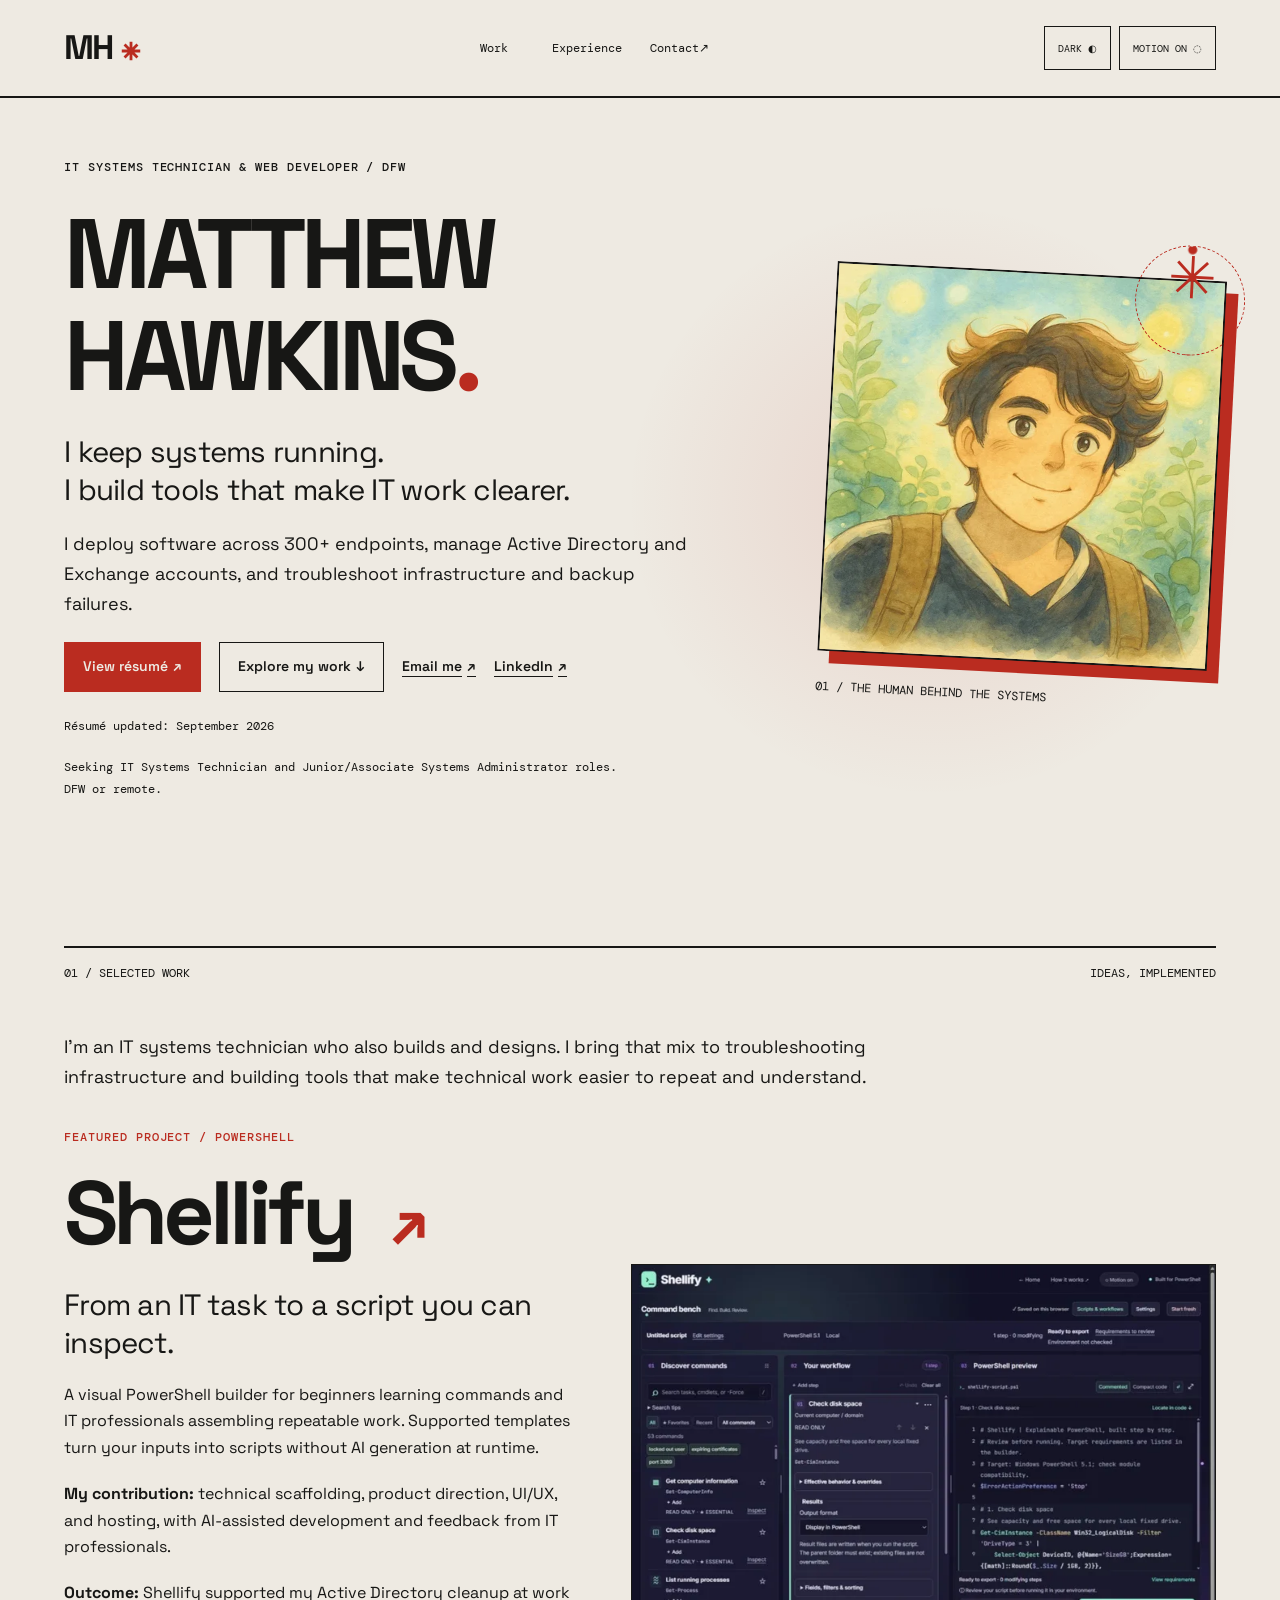
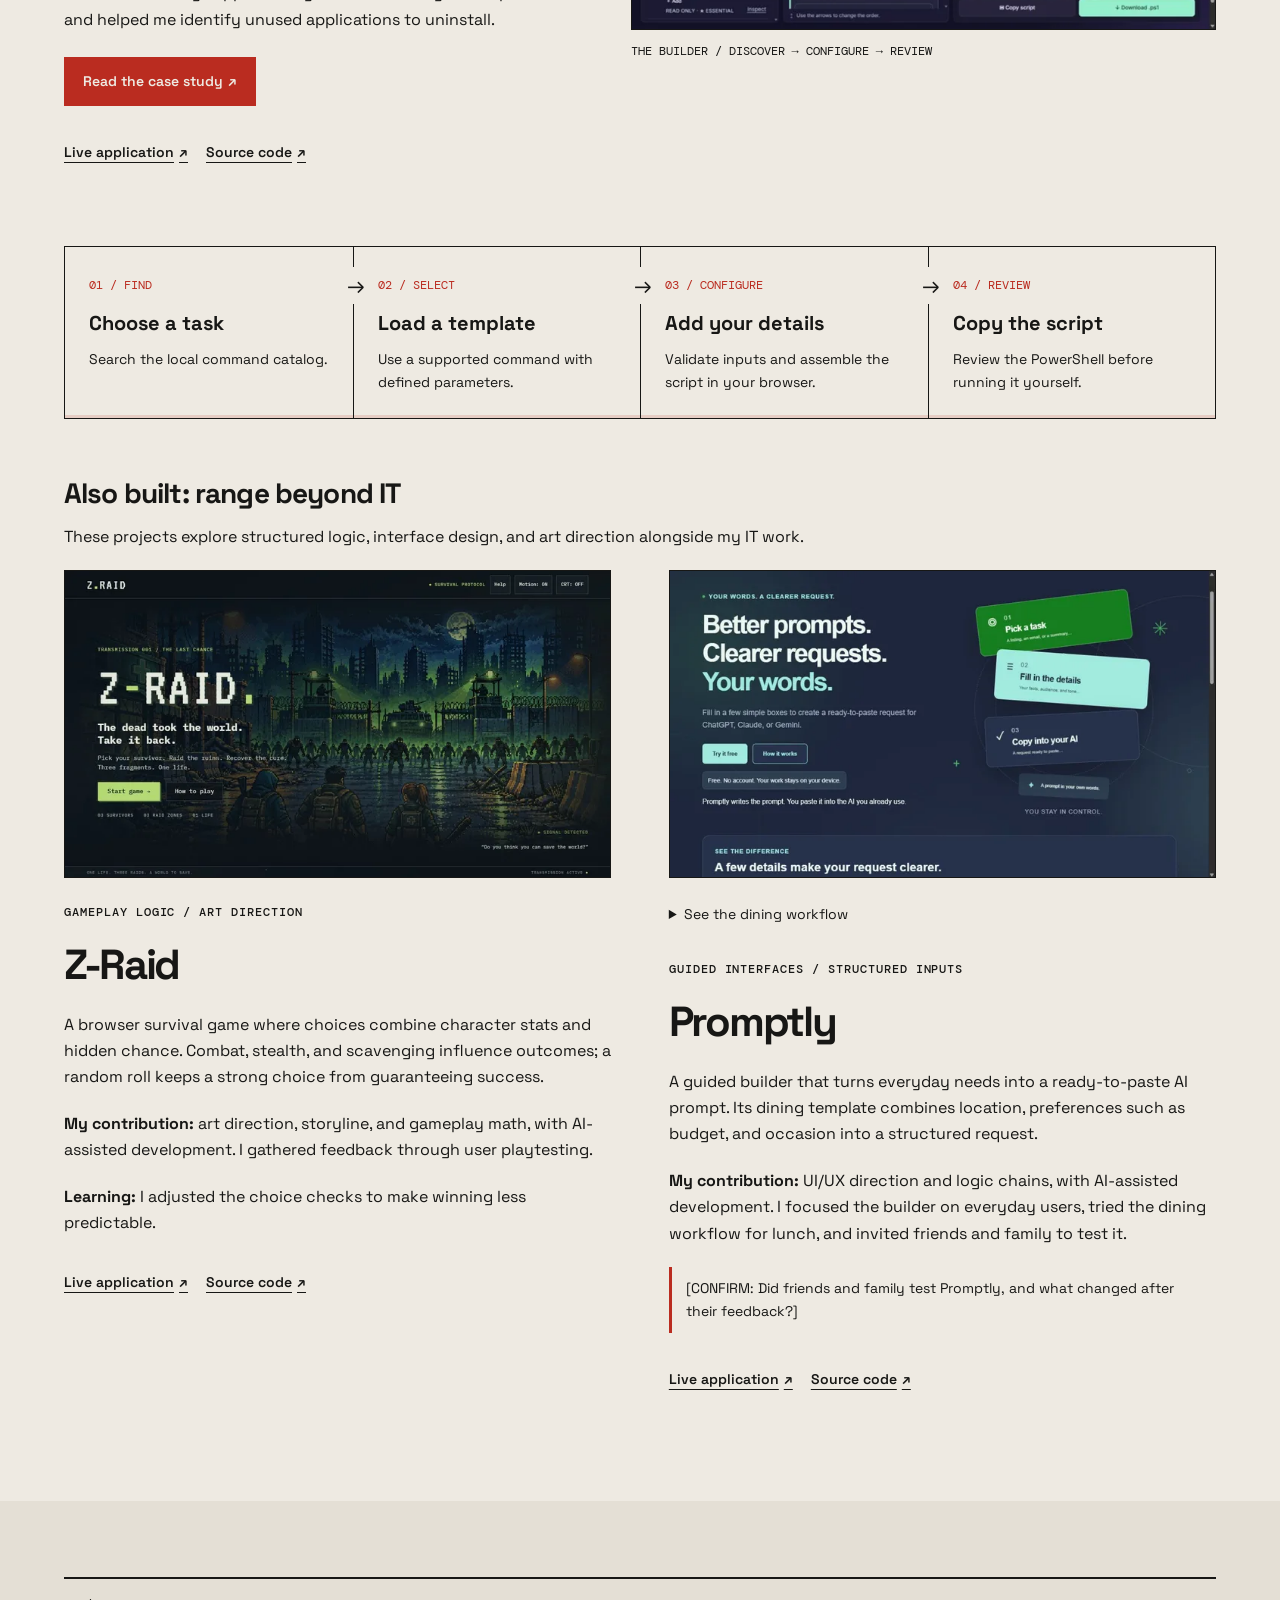
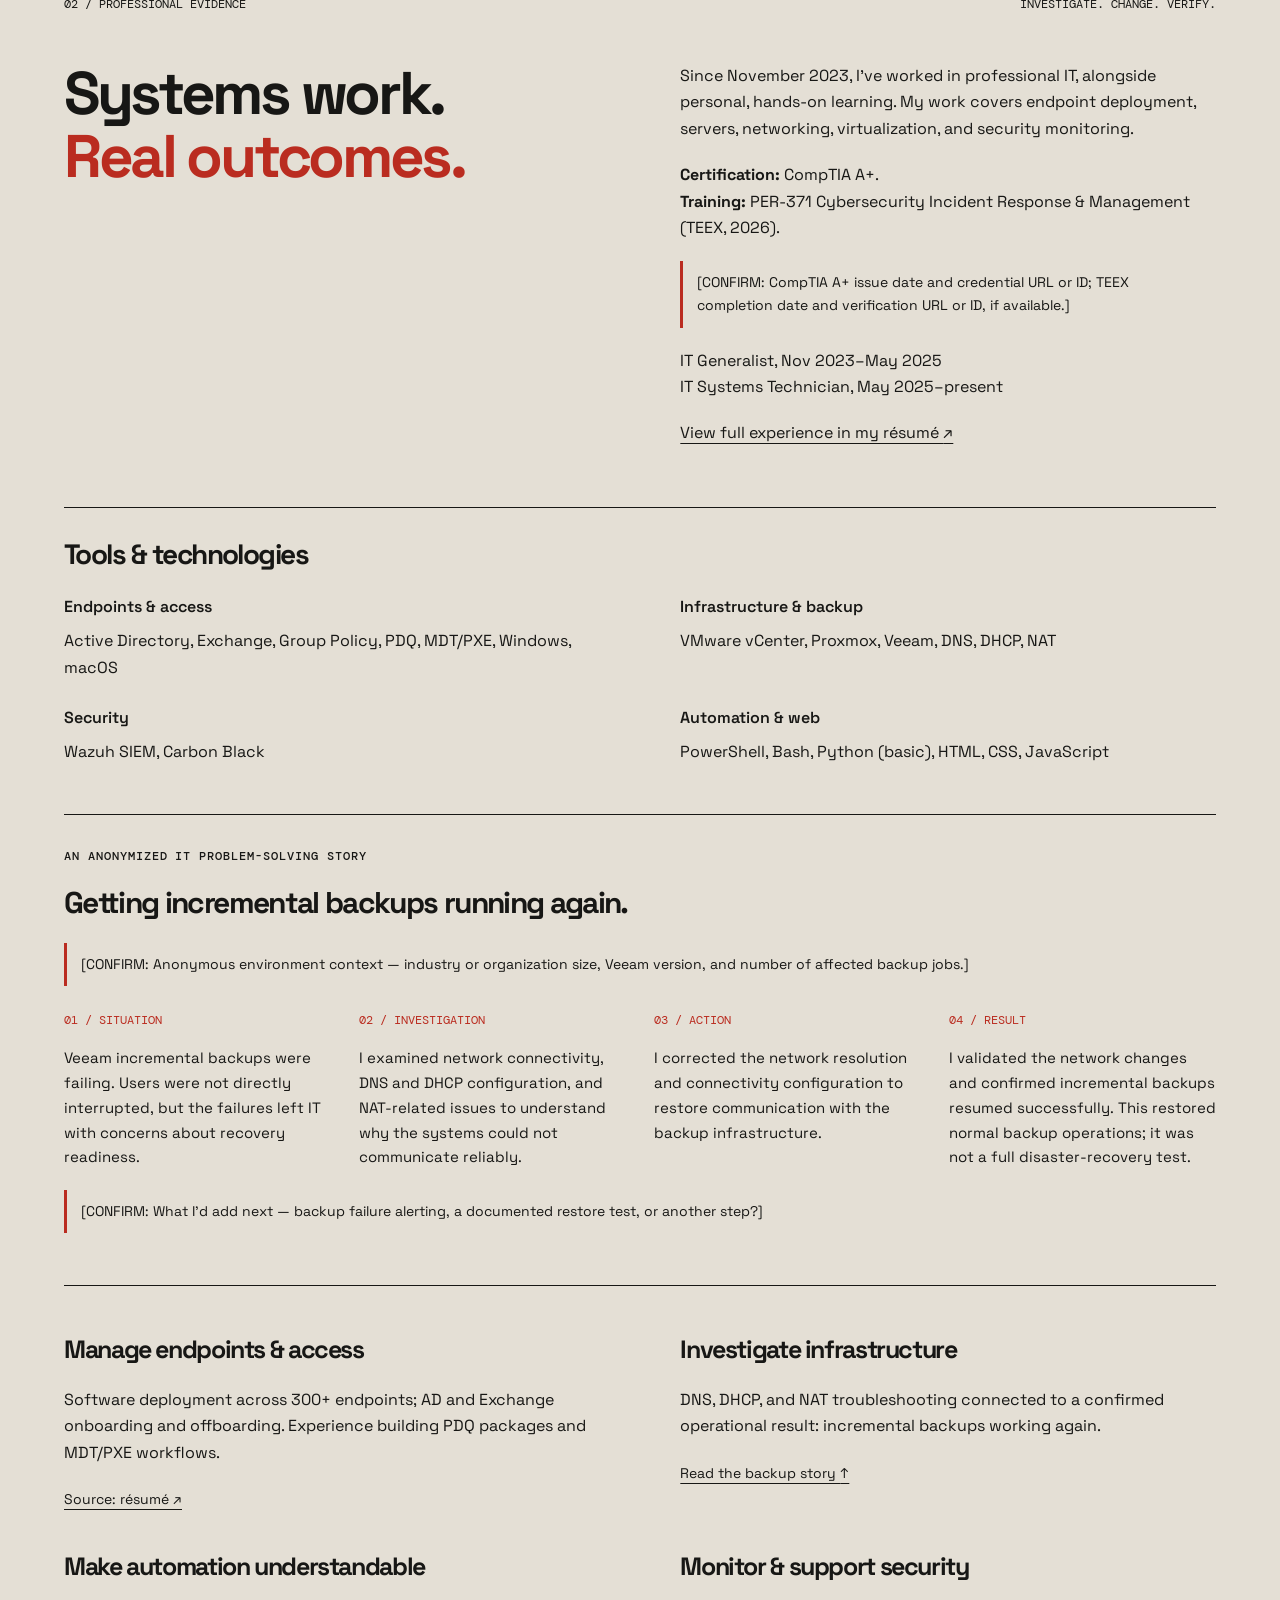
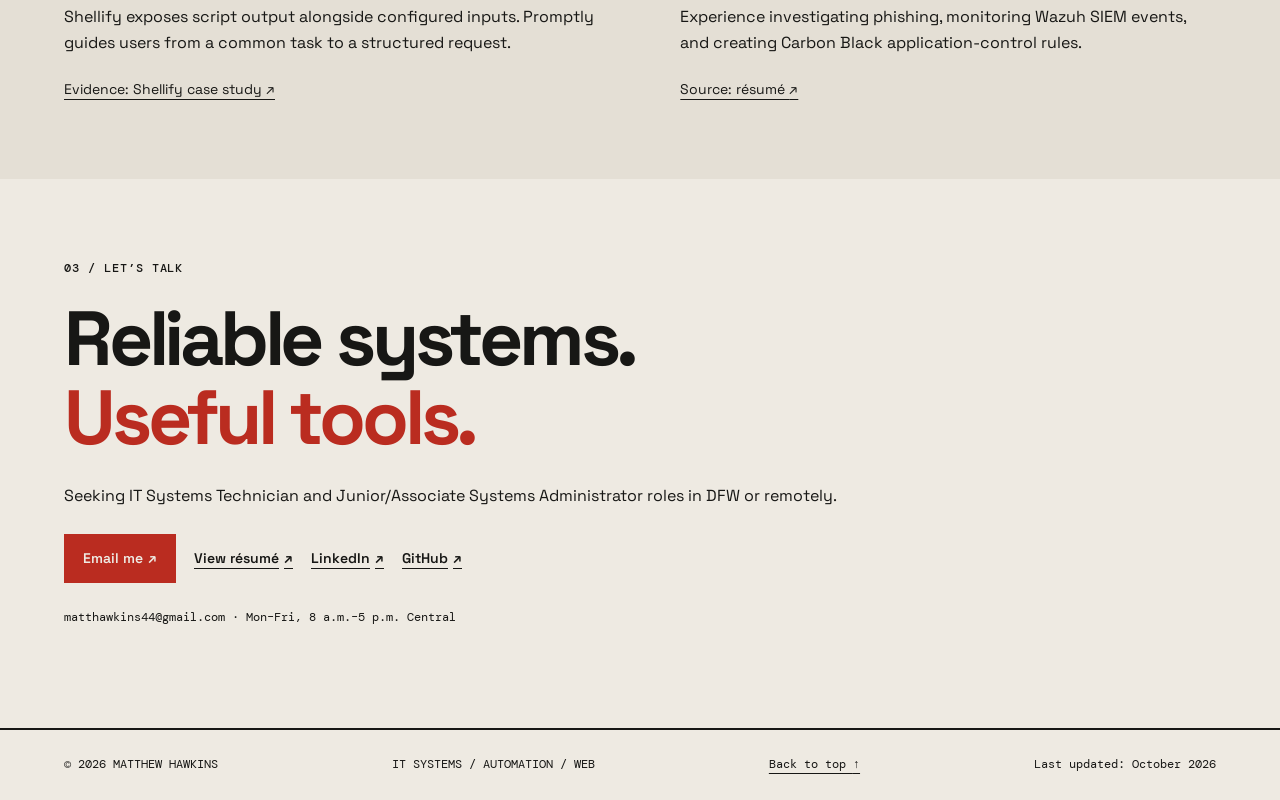
==== index.html @ 5de60f47 "Explain site structure and tooling with developer comments" ====
<!doctype html>
<html lang="en">
<!-- Static page: content lives here, presentation in style.css, and optional
     controls in script.js. No build step is needed to serve these files. -->
<head>
<meta charset="utf-8">
<meta name="viewport" content="width=device-width, initial-scale=1">
<meta name="theme-color" content="#eeeae2">
<title>Matthew Hawkins | IT Systems &amp; Automation</title>
<meta name="description" content="IT Systems Technician in DFW. Endpoint deployment, infrastructure troubleshooting, and inspectable automation tools, with project evidence.">  <script>
    // This runs before the stylesheet to avoid a flash of the wrong theme.
    // Keep the preference keys and data attributes aligned with script.js.
    // Apply saved preferences before the first paint.
    try {
      const theme = localStorage.getItem('portfolio-theme');
      document.documentElement.dataset.theme = theme === 'dark' || theme === 'light' ? theme : (matchMedia('(prefers-color-scheme: dark)').matches ? 'dark' : 'light');
      document.documentElement.dataset.motion = localStorage.getItem('portfolio-motion') === 'paused' || matchMedia('(prefers-reduced-motion: reduce)').matches ? 'paused' : 'on';
    } catch {
      // If storage is blocked, fall back to device preferences for this visit.
      document.documentElement.dataset.theme = matchMedia('(prefers-color-scheme: dark)').matches ? 'dark' : 'light';
      document.documentElement.dataset.motion = matchMedia('(prefers-reduced-motion: reduce)').matches ? 'paused' : 'on';
    }
  </script>


<!-- Search and social previews: use absolute public URLs for these assets. -->
<link rel="canonical" href="https://personal-page.thehawk6353.workers.dev/">
<meta property="og:title" content="Matthew Hawkins | IT Systems &amp; Automation">
<meta property="og:description" content="IT Systems Technician in DFW. Endpoint deployment, infrastructure troubleshooting, and inspectable automation tools, with project evidence.">
<meta property="og:type" content="website">
<meta property="og:url" content="https://personal-page.thehawk6353.workers.dev/">
<meta property="og:image" content="https://personal-page.thehawk6353.workers.dev/images/portfolio-share.png">
<meta property="og:image:width" content="1200">
<meta property="og:image:height" content="630">
<meta property="og:image:alt" content="Matthew Hawkins | IT Systems &amp; Automation">
<meta name="twitter:card" content="summary_large_image">
<meta name="twitter:title" content="Matthew Hawkins | IT Systems &amp; Automation">
<meta name="twitter:description" content="IT Systems Technician in DFW. Endpoint deployment, infrastructure troubleshooting, and inspectable automation tools, with project evidence.">
<meta name="twitter:image" content="https://personal-page.thehawk6353.workers.dev/images/portfolio-share.png">
<meta name="twitter:image:alt" content="Matthew Hawkins | IT Systems &amp; Automation">
<!-- Structured data describes the person to search engines; it is JSON,
     not executable JavaScript. Keep comments outside this script block. -->
<script type="application/ld+json">{"@context": "https://schema.org", "@type": "Person", "name": "Matthew Hawkins", "jobTitle": "IT Systems Technician", "address": {"@type": "PostalAddress", "addressRegion": "DFW, Texas"}, "sameAs": ["https://www.linkedin.com/in/matthew-hawk/", "https://github.com/Matthew-Hawk"], "url": "https://personal-page.thehawk6353.workers.dev/"}</script>
<!-- Fonts and shared styles; preconnect starts the remote connection early. -->
<link rel="preconnect" href="https://fonts.googleapis.com">
<link rel="preconnect" href="https://fonts.gstatic.com" crossorigin>
<link rel="stylesheet" href="https://fonts.googleapis.com/css2?family=DM+Mono:wght@400;500&amp;family=Space+Grotesk:wght@400;500;600;700&amp;display=swap">
<link rel="stylesheet" href="style.css">

<!-- Browser/device icons. The manifest describes installable app appearance;
     it does not add offline caching. The query suffix versions cached assets. -->
<link rel="icon" type="image/png" href="Favicon/favicon-96x96.png?v=mh2" sizes="96x96" />

<link rel="icon" type="image/svg+xml" href="Favicon/favicon.svg?v=mh2" />

<link rel="shortcut icon" href="Favicon/favicon.ico?v=mh2" />

<link rel="apple-touch-icon" sizes="180x180" href="Favicon/apple-touch-icon.png?v=mh2" />

<link rel="manifest" href="site.webmanifest?v=mh2" />
<!-- defer runs the shared controls after the HTML has been parsed. -->
  <script src="script.js" defer></script>

</head>
<!-- The first keyboard link jumps to main, skipping the repeated header. -->
<body><a class="skip-link" href="#main">Skip to content</a>
<header class="site-header"><a class="wordmark" href="index.html" aria-label="MH — Matthew Hawkins — home"><span aria-hidden="true">MH</span><span aria-hidden="true"></span></a>
<nav aria-label="Main navigation"><a href="#projects">Work</a><a href="#experience">Experience</a><a href="#connect">Contact <span aria-hidden="true">↗</span></a>
</nav>
<!-- These IDs connect the buttons and labels to script.js. aria-pressed
     exposes each toggle state to assistive technology. Keep IDs unique. -->
<div class="display-controls"><button id="theme-toggle" type="button" aria-label="Dark theme" aria-pressed="false"><span id="theme-label">DARK</span> <span aria-hidden="true">◐</span></button><button id="motion-toggle" type="button" aria-label="Pause animations" aria-pressed="false"><span id="motion-label">MOTION ON</span> <span aria-hidden="true">◌</span></button>
</div>
</header>
<main id="main">
<!-- Introduction and primary actions. section-shell supplies the shared gutter. -->
<section class="hero section-shell">
<div class="hero-copy">
<p class="eyebrow">IT SYSTEMS TECHNICIAN &amp; WEB DEVELOPER / DFW
</p>
<h1>MATTHEW<br>
HAWKINS<span class="accent">.</span>
</h1>
<p class="lead">I keep systems running.<br>I build tools that make IT work clearer.
</p>
<p class="intro">I deploy software across 300+ endpoints, manage Active Directory and Exchange accounts, and troubleshoot infrastructure and backup failures.
</p>
<div class="actions"><a class="button primary" href="Resources/Matthew_Hawkins_Resume.pdf" target="_blank" rel="noopener noreferrer">View résumé <span aria-hidden="true">↗</span></a><a class="button" href="#projects">Explore my work <span aria-hidden="true">↓</span></a><a href="mailto:matthawkins44@gmail.com">Email me <span aria-hidden="true">↗</span></a><a href="https://www.linkedin.com/in/matthew-hawk/" rel="noopener noreferrer">LinkedIn <span aria-hidden="true">↗</span></a></div>
<p class="small">Résumé updated: September 2026</p>
<p class="small">Seeking IT Systems Technician and Junior/Associate Systems Administrator roles.<br>DFW or remote.
</p>
</div>
<!-- The browser chooses a WebP size using srcset/sizes; img is the fallback.
     Width and height reserve space while the image loads to reduce layout shifts. -->
<figure class="portrait"><picture><source srcset="images/Matthew_pfp-small.webp 160w, images/Matthew_pfp.webp 500w" sizes="(max-width:600px) 70px, (max-width:1100px) 30vw, 390px" type="image/webp"><img src="images/Matthew_pfp.png" alt="Illustrated portrait of Matthew Hawkins" width="500" height="500"></picture>
<figcaption>01 / THE HUMAN BEHIND THE SYSTEMS
</figcaption>
</figure>
</section>

<!-- Selected work: featured project, workflow explanation, then smaller projects.
     This ID is also the destination of the header Work link. -->
<section id="projects" class="section-shell">
<div class="section-label"><span>01 / SELECTED WORK</span> <span>IDEAS, IMPLEMENTED</span>
</div>
<p class="work-framing">I’m an IT systems technician who also builds and designs. I bring that mix to troubleshooting infrastructure and building tools that make technical work easier to repeat and understand.</p>
<article class="featured">
<div>
<p class="eyebrow accent">FEATURED PROJECT / POWERSHELL
</p>
<h2>Shellify <span class="accent" aria-hidden="true">↗</span>
</h2>
<p class="lead">From an IT task to a script you can inspect.
</p>
<p>A visual PowerShell builder for beginners learning commands and IT professionals assembling repeatable work. Supported templates turn your inputs into scripts without AI generation at runtime.
</p>
<p><strong>My contribution:</strong> technical scaffolding, product direction, UI/UX, and hosting, with AI-assisted development and feedback from IT professionals.
</p>
<p><strong>Outcome:</strong> Shellify supported my Active Directory cleanup at work and helped me identify unused applications to uninstall.</p>
<div class="actions"><a class="button primary" href="shellify.html">Read the case study <span aria-hidden="true">↗</span></a>
</div>
<div class="actions"><a href="https://shellify.pages.dev/" aria-label="Shellify live application" rel="noopener noreferrer">Live application <span aria-hidden="true">↗</span></a><a href="https://github.com/Matthew-Hawk/Shellify" aria-label="Shellify source code on GitHub" rel="noopener noreferrer">Source code <span aria-hidden="true">↗</span></a>
</div>
</div>
<figure><a href="shellify.html"><picture><source srcset="images/shellify-builder-small.webp 720w, images/shellify-builder.webp 1440w" sizes="(max-width:600px) calc(100vw - 48px), (max-width:900px) 90vw, 50vw" type="image/webp"><img src="images/shellify-builder.png" alt="Shellify workspace with command search, a configured step, and PowerShell preview" width="1440" height="900" loading="lazy"></picture></a>
<figcaption>THE BUILDER / DISCOVER → CONFIGURE → REVIEW
</figcaption>
</figure>
</article>
<!-- Ordered list keeps the workflow meaningful without its visual grid/arrows. -->
<ol class="logic-chain" aria-label="How Shellify turns a task into a script">
<li><span>01 / FIND</span><strong>Choose a task</strong>
<p>Search the local command catalog.
</p>
</li>
<li><span>02 / SELECT</span><strong>Load a template</strong>
<p>Use a supported command with defined parameters.
</p>
</li>
<li><span>03 / CONFIGURE</span><strong>Add your details</strong>
<p>Validate inputs and assemble the script in your browser.
</p>
</li>
<li><span>04 / REVIEW</span><strong>Copy the script</strong>
<p>Review the PowerShell before running it yourself.
</p>
</li>
</ol>
<h2 class="range-heading">Also built: range beyond IT</h2>
<p>These projects explore structured logic, interface design, and art direction alongside my IT work.</p>
<!-- Below-the-fold project images load lazily to avoid competing with the hero. -->
<div class="supporting-grid">
<article><picture><source srcset="images/z-raid-small.webp 720w, images/z-raid.webp 1280w" sizes="(max-width:600px) calc(100vw - 48px), (max-width:900px) 90vw, 50vw" type="image/webp"><img src="images/z-raid.jpg" alt="Z-Raid survival game opening screen and pixel-art direction" width="1280" height="720" loading="lazy"></picture>
<p class="eyebrow">GAMEPLAY LOGIC / ART DIRECTION
</p>
<h3>Z-Raid
</h3>
<p>A browser survival game where choices combine character stats and hidden chance. Combat, stealth, and scavenging influence outcomes; a random roll keeps a strong choice from guaranteeing success.
</p>
<p><strong>My contribution:</strong> art direction, storyline, and gameplay math, with AI-assisted development. I gathered feedback through user playtesting.
</p>
<p><strong>Learning:</strong> I adjusted the choice checks to make winning less predictable.</p>
<div class="actions"><a href="https://z-raid.pages.dev/" aria-label="Z-Raid live application" rel="noopener noreferrer">Live application <span aria-hidden="true">↗</span></a><a href="https://github.com/Matthew-Hawk/Z-Raid" aria-label="Z-Raid source code on GitHub" rel="noopener noreferrer">Source code <span aria-hidden="true">↗</span></a>
</div>
</article>
<article><picture><source srcset="images/promptly-small.webp 720w, images/promptly.webp 1265w" sizes="(max-width:600px) calc(100vw - 48px), (max-width:900px) 90vw, 50vw" type="image/webp"><img src="images/promptly.jpg" alt="Promptly introduction explaining task selection, details, and copying a prompt" width="1265" height="712" loading="lazy"></picture>
<details class="project-detail">
<summary>See the dining workflow
</summary>
<figure><a href="images/promptly-dining.png"><picture><source srcset="images/promptly-dining-small.webp 720w, images/promptly-dining.webp 1440w" sizes="(max-width:600px) calc(100vw - 48px), (max-width:900px) 90vw, 50vw" type="image/webp"><img src="images/promptly-dining.png" alt="Promptly dining workflow asking for budget and food preferences" width="1440" height="900" loading="lazy"></picture></a>
<figcaption>EXAMPLE INPUT / BUDGET AND PREFERENCES
</figcaption>
</figure>
</details>
<p class="eyebrow">GUIDED INTERFACES / STRUCTURED INPUTS
</p>
<h3>Promptly
</h3>
<p>A guided builder that turns everyday needs into a ready-to-paste AI prompt. Its dining template combines location, preferences such as budget, and occasion into a structured request.
</p>
<p><strong>My contribution:</strong> UI/UX direction and logic chains, with AI-assisted development. I focused the builder on everyday users, tried the dining workflow for lunch, and invited friends and family to test it.
</p>
<p class="confirmation">[CONFIRM: Did friends and family test Promptly, and what changed after their feedback?]</p>
<div class="actions"><a href="https://promptly.thehawk6353.workers.dev/#home" aria-label="Promptly live application" rel="noopener noreferrer">Live application <span aria-hidden="true">↗</span></a><a href="https://github.com/Matthew-Hawk/Promptly" aria-label="Promptly source code on GitHub" rel="noopener noreferrer">Source code <span aria-hidden="true">↗</span></a>
</div>
</article>
</div>
</section>

<!-- Experience and evidence. Keep anchor IDs stable for incoming section links. -->
<section id="experience" class="section-shell experience">
<div class="section-label"><span>02 / PROFESSIONAL EVIDENCE</span> <span>INVESTIGATE. CHANGE. VERIFY.</span>
</div>
<div class="section-intro">
<h2>Systems work.<br><em>Real outcomes.</em>
</h2>
<div>
<p>Since November 2023, I’ve worked in professional IT, alongside personal, hands-on learning. My work covers endpoint deployment, servers, networking, virtualization, and security monitoring.
</p>
<p><strong>Certification:</strong> CompTIA A+.<br><strong>Training:</strong> PER-371 Cybersecurity Incident Response &amp; Management (TEEX, 2026).</p>
<p class="confirmation">[CONFIRM: CompTIA A+ issue date and credential URL or ID; TEEX completion date and verification URL or ID, if available.]
</p>
<p>IT Generalist, Nov 2023–May 2025<br>IT Systems Technician, May 2025–present
</p><a href="Resources/Matthew_Hawkins_Resume.pdf" target="_blank" rel="noopener noreferrer">View full experience in my résumé <span aria-hidden="true">↗</span></a>
</div>
</div>
<section class="tools-block" aria-labelledby="tools-heading">
<h3 id="tools-heading">Tools &amp; technologies</h3>
<dl class="tools-grid">
<div><dt>Endpoints &amp; access</dt><dd>Active Directory, Exchange, Group Policy, PDQ, MDT/PXE, Windows, macOS</dd></div>
<div><dt>Infrastructure &amp; backup</dt><dd>VMware vCenter, Proxmox, Veeam, DNS, DHCP, NAT</dd></div>
<div><dt>Security</dt><dd>Wazuh SIEM, Carbon Black</dd></div>
<div><dt>Automation &amp; web</dt><dd>PowerShell, Bash, Python (basic), HTML, CSS, JavaScript</dd></div>
</dl>
</section>
<!-- Self-contained troubleshooting story linked from the capability cards. -->
<article id="backup-story" class="story">
<p class="eyebrow">AN ANONYMIZED IT PROBLEM-SOLVING STORY
</p>
<h3>Getting incremental backups running again.
</h3>
<p class="confirmation">[CONFIRM: Anonymous environment context — industry or organization size, Veeam version, and number of affected backup jobs.]</p>
<div class="story-grid">
<div><span>01 / SITUATION</span>
<p>Veeam incremental backups were failing. Users were not directly interrupted, but the failures left IT with concerns about recovery readiness.
</p>
</div>
<div><span>02 / INVESTIGATION</span>
<p>I examined network connectivity, DNS and DHCP configuration, and NAT-related issues to understand why the systems could not communicate reliably.
</p>
</div>
<div><span>03 / ACTION</span>
<p>I corrected the network resolution and connectivity configuration to restore communication with the backup infrastructure.
</p>
</div>
<div><span>04 / RESULT</span>
<p>I validated the network changes and confirmed incremental backups resumed successfully. This restored normal backup operations; it was not a full disaster-recovery test.
</p>
</div>
</div>
<p class="confirmation">[CONFIRM: What I’d add next — backup failure alerting, a documented restore test, or another step?]</p>
</article>
<div class="capabilities">
<article>
<h3>Manage endpoints &amp; access
</h3>
<p>Software deployment across 300+ endpoints; AD and Exchange onboarding and offboarding. Experience building PDQ packages and MDT/PXE workflows.
</p><a href="Resources/Matthew_Hawkins_Resume.pdf" target="_blank" rel="noopener noreferrer" aria-label="Source: résumé — manage endpoints and access">Source: résumé <span aria-hidden="true">↗</span></a>
</article>
<article>
<h3>Investigate infrastructure
</h3>
<p>DNS, DHCP, and NAT troubleshooting connected to a confirmed operational result: incremental backups working again.
</p><a href="#backup-story">Read the backup story <span aria-hidden="true">↑</span></a>
</article>
<article>
<h3>Make automation understandable
</h3>
<p>Shellify exposes script output alongside configured inputs. Promptly guides users from a common task to a structured request.
</p><a href="shellify.html">Evidence: Shellify case study <span aria-hidden="true">↗</span></a>
</article>
<article>
<h3>Monitor &amp; support security
</h3>
<p>Experience investigating phishing, monitoring Wazuh SIEM events, and creating Carbon Black application-control rules.
</p><a href="Resources/Matthew_Hawkins_Resume.pdf" target="_blank" rel="noopener noreferrer" aria-label="Source: résumé — monitor and support security">Source: résumé <span aria-hidden="true">↗</span></a>
</article>
</div>
</section>

<!-- Contact actions use ordinary links, so they work without JavaScript. -->
<section id="connect" class="section-shell contact">
<p class="eyebrow">03 / LET’S TALK
</p>
<h2>Reliable systems.<br><em>Useful tools.</em>
</h2>
<p>Seeking IT Systems Technician and Junior/Associate Systems Administrator roles in DFW or remotely.
</p>
<div class="actions"><a class="button primary" href="mailto:matthawkins44@gmail.com">Email me <span aria-hidden="true">↗</span></a><a href="Resources/Matthew_Hawkins_Resume.pdf" target="_blank" rel="noopener noreferrer">View résumé <span aria-hidden="true">↗</span></a><a href="https://www.linkedin.com/in/matthew-hawk/" rel="noopener noreferrer">LinkedIn <span aria-hidden="true">↗</span></a><a href="https://github.com/Matthew-Hawk" rel="noopener noreferrer">GitHub <span aria-hidden="true">↗</span></a>
</div>
<p class="small">matthawkins44@gmail.com · Mon–Fri, 8 a.m.–5 p.m. Central
</p>
</section>
</main>
<!-- script.js refreshes #year; the hardcoded year is the no-JS fallback. -->
<footer><span>© <span id="year">2026</span> MATTHEW HAWKINS</span> <span>IT SYSTEMS / AUTOMATION / WEB</span><a href="#main">Back to top <span aria-hidden="true">↑</span></a>
<span>Last updated: October 2026</span>
</footer>
</body>
</html>
---- style.css ----
/* Shared styles for the homepage, case study, and 404 page.
   Read in order: theme variables, base elements, reusable sections, page-specific
   layouts, responsive overrides, then decorative motion. Later rules can
   override earlier ones; keep that order in mind when changing a selector. */

/* CSS custom properties keep colors and fonts consistent across components. */
:root {
    --paper:#eeeae2;
    --ink:#171715;
    --red:#ba2c20;
    --surface:#e4dfd5;
    --mono:'DM Mono',monospace;
    --sans:'Space Grotesk',Arial,sans-serif;
    color-scheme:light
}

/* The HTML bootstrap and script.js set this attribute on <html>.
   Changing these variables recolors components without duplicating their rules. */
:root[data-theme=dark] {
    --paper:#161817;
    --ink:#eeeae2;
    --red:#ff7967;
    --surface:#222624;
    color-scheme:dark
}

/* Base elements: predictable sizing, type, keyboard focus, and image scaling. */
* {
    box-sizing:border-box
}
html {
    scroll-behavior:smooth;
    scroll-padding-top:30px
}
body {
    margin:0;
    background:var(--paper);
    color:var(--ink);
    font-family:var(--sans);
    line-height:1.65
}
a {
    color:inherit;
    text-underline-offset:5px
}
a:hover {
    color:var(--red)
}
button {
    font:inherit;
    color:inherit;
    cursor:pointer;
    background:transparent;
    border:1px solid var(--ink);
    padding:10px 13px;
    min-height:44px
}
a:focus-visible,button:focus-visible,summary:focus-visible,pre:focus-visible {
    outline:3px solid var(--red);
    outline-offset:5px
}
img {
    display:block;
    width:100%;
    height:auto
}
figure {
    margin:0
}
figcaption,.eyebrow,.section-label,.small,footer,.story-grid span,.logic-chain>li>span {
    font-family:var(--mono);
    font-size:12px
}
figcaption {
    margin-top:12px
}
p {
    margin:0 0 20px
}
h1,h2,h3 {
    line-height:1.04;
    letter-spacing:-.055em;
    margin:0 0 25px
}
h1 {
    font-size:clamp(52px,7.7vw,112px)
}
h2 {
    font-size:clamp(38px,4.7vw,68px)
}
h3 {
    font-size:30px
}
em {
    font-style:normal;
    color:var(--red)
}
.accent {
    color:var(--red)
}
.eyebrow {
    letter-spacing:.08em;
    font-weight:500
}
.lead {
    font-size:clamp(22px,2.3vw,32px);
    line-height:1.3;
    letter-spacing:-.025em
}
.small {
    line-height:1.8
}
/* Reusable page wrapper and section labels provide consistent spacing.
   max() preserves a minimum gutter; clamp() above scales type within limits. */
.section-shell {
    padding:76px max(5vw,24px);
    max-width:1600px;
    margin:auto
}
.section-label {
    display:flex;
    justify-content:space-between;
    border-top:2px solid;
    padding-top:16px;
    margin-bottom:48px;
    gap:20px
}
/* Shared content helpers and minimum touch-target sizes for links. */
.work-framing { max-width:76ch; margin-bottom:36px; font-size:18px; }
.range-heading { font-size:28px; letter-spacing:-.03em; margin-bottom:16px; }
.tools-block { border-top:1px solid; padding:32px 0; }
.tools-block h3 { font-size:28px; }
.tools-grid { display:grid; grid-template-columns:1fr 1fr; gap:24px 7%; }
.tools-grid dt { font-weight:600; margin-bottom:8px; }
.tools-grid dd { margin:0; }
.confirmation { font-size:14px; border-left:3px solid var(--red); padding:10px 14px; overflow-wrap:anywhere; }
.site-header nav a { min-height:44px; min-width:44px; display:inline-flex; align-items:center; }
.actions a { min-height:44px; display:inline-flex; align-items:center; }
.button, .actions a { gap:5px; }
/* Keep <picture> for responsive image selection without adding a layout box. */
picture { display:contents; }
/* Small-screen adjustments for these helpers; broader layout rules follow. */
@media(max-width:600px) {
 .tools-grid { grid-template-columns:1fr; }
 .section-label { flex-wrap:wrap; gap:8px; }
 .section-label span:last-child { display:inline; }
 .site-header nav { gap:12px; }
}
/* Shared header: identity, section links, and theme/motion controls. */
.site-header {
    padding:20px 5vw;
    display:flex;
    align-items:center;
    justify-content:space-between;
    gap:24px;
    border-bottom:2px solid
}
.wordmark {
    font-size:34px;
    font-weight:700;
    text-decoration:none;
    letter-spacing:-.07em
}
.wordmark > span:last-child {
    color:var(--red);
    display:inline-block;
    margin-left:6px
}
.wordmark > span:last-child { width:28px; height:28px; vertical-align:middle; background:url('Favicon/mark.svg') center/contain no-repeat; }
.site-header nav {
    display:flex;
    gap:28px;
    font:12px var(--mono)
}
.site-header nav a {
    text-decoration:none;
    padding:12px 0
}
.display-controls {
    display:flex;
    gap:8px
}
.display-controls button {
    font:10px var(--mono)
}
/* Hidden offscreen until focused, so keyboard users can bypass navigation. */
.skip-link {
    position:absolute;
    top:-100px;
    left:20px;
    background:var(--paper);
    padding:12px;
    z-index:10
}
.skip-link:focus {
    top:10px
}
/* Homepage introduction: copy and portrait sit side by side on wide screens. */
.hero {
    display:grid;
    grid-template-columns:1.6fr 1fr;
    gap:7%;
    align-items:center;
    padding-top:60px;
    padding-bottom:50px
}
.hero .intro {
    max-width:640px;
    font-size:18px
}
.hero .eyebrow {
    margin-bottom:25px
}
.portrait {
    transform:rotate(3deg);
    max-width:390px;
    justify-self:end
}
.portrait img {
    aspect-ratio:1;
    object-fit:cover;
    border:2px solid var(--ink);
    background:var(--surface);
    box-shadow:12px 12px 0 var(--red)
}
.portrait figcaption {
    margin-top:26px
}
/* Reusable groups of links/buttons wrap when the available width shrinks. */
.actions {
    display:flex;
    gap:18px;
    align-items:center;
    flex-wrap:wrap;
    margin:24px 0;
    font-size:14px;
    font-weight:600
}
.actions>a:not(.button) {
    padding-block:10px
}
.button {
    display:inline-flex;
    align-items:center;
    min-height:48px;
    border:1px solid var(--ink);
    padding:12px 18px;
    text-decoration:none;
    transition:transform .18s
}
.button:hover {
    transform:translateY(-2px)
}
.primary {
    background:var(--red);
    color:var(--paper);
    border-color:var(--red)
}
.primary:hover {
    background:var(--ink);
    color:var(--paper);
    border-color:var(--ink)
}
/* Project area: featured case study, four-step workflow, and supporting cards. */
.featured {
    display:grid;
    grid-template-columns:1fr 1.15fr;
    gap:5%;
    align-items:center
}
.featured figure img {
    border:1px solid var(--ink)
}
.featured h2 {
    font-size:clamp(60px,7vw,96px)
}
.featured h2 > span {
    font-size:.7em;
    margin-left:20px
}
.logic-chain {
    padding:0;
    margin:48px 0 60px;
    list-style:none;
    display:grid;
    grid-template-columns:repeat(4,1fr);
    border:1px solid var(--ink)
}
.logic-chain li {
    padding:24px;
    position:relative
}
.logic-chain li+li {
    border-left:1px solid
}
.logic-chain li:not(:last-child):after {
    content:'→';
    position:absolute;
    right:-12px;
    top:20px;
    background:var(--paper);
    font-size:22px;
    z-index:1
}
.logic-chain strong {
    display:block;
    font-size:20px;
    line-height:1.3;
    margin:12px 0
}
.logic-chain p {
    font-size:14px;
    margin:0
}
.logic-chain>li>span {
    color:var(--red)
}
.supporting-grid {
    display:grid;
    grid-template-columns:1fr 1fr;
    gap:5%
}
.supporting-grid img {
    aspect-ratio:16/9;
    object-fit:cover;
    border:1px solid var(--ink);
    margin-bottom:25px
}
.supporting-grid h3 {
    font-size:42px
}
.supporting-grid p {
    max-width:65ch
}
/* Professional experience: overview, troubleshooting story, capability cards. */
.experience {
    background:var(--surface)
}
.section-intro {
    display:grid;
    grid-template-columns:1fr 1fr;
    gap:7%;
    margin-bottom:60px
}
.story {
    border-top:1px solid;
    border-bottom:1px solid;
    padding:32px 0
}
.story-grid {
    display:grid;
    grid-template-columns:repeat(4,1fr);
    gap:28px
}
.story-grid span {
    color:var(--red)
}
.story-grid p {
    margin-top:14px;
    font-size:15px
}
.capabilities {
    display:grid;
    grid-template-columns:repeat(2,1fr);
    gap:40px 7%;
    margin-top:50px
}
.capabilities h3 {
    font-size:25px
}
.capabilities a {
    font-size:14px
}
/* Contact section and shared footer. */
.contact {
    padding-block:80px
}
.contact h2 {
    font-size:clamp(48px,6vw,86px)
}
footer {
    border-top:2px solid;
    padding:25px 5vw;
    display:flex;
    justify-content:space-between;
    gap:24px;
    flex-wrap:wrap
}
/* Case-study page: introduction, paired text rows, and expandable code sample. */
.case-hero {
    padding-bottom:35px
}
.case-hero .eyebrow {
    margin-top:40px
}
.case-hero .lead {
    max-width:800px
}
.case-image {
    margin-top:40px;
    max-width:1100px
}
.case-body {
    padding-top:15px
}
.case-row {
    display:grid;
    grid-template-columns:1fr 1.6fr;
    gap:8%;
    padding:48px 0;
    border-top:1px solid
}
.case-row h2 {
    font-size:38px
}
.case-row p {
    max-width:75ch
}
.sample {
    padding:36px;
    background:var(--surface);
    border:1px solid;
    margin:20px 0 60px
}
.sample h2 {
    font-size:44px
}
.sample summary {
    cursor:pointer;
    padding:16px 0;
    font-weight:600
}
/* Preserve code whitespace while wrapping long lines; the sample scrolls
   within a bounded height so it cannot dominate the whole page. */
.sample pre {
    white-space:pre-wrap;
    overflow-wrap:anywhere;
    font-size:13px;
    padding:24px;
    background:var(--paper);
    border:1px solid;
    line-height:1.8;
    max-height:480px;
    overflow:auto
}
.sample .small {
    margin-top:24px
}
.sample p:last-child {
    margin-bottom:0
}
/* Keep the HTML hidden attribute effective even on flex/grid components.
   The sample copy button starts hidden until script.js enables it. */
[hidden] {
    display:none!important
}

/* Tablet widths: wrap the header and reduce the number of content columns. */
@media(max-width:900px) {
    .hero {
    gap:35px;
    grid-template-columns:1.6fr 1fr
}
.hero h1 {
    font-size:8vw
}
.site-header {
    flex-wrap:wrap
}
.site-header nav {
    gap:18px
}
.featured {
    grid-template-columns:1fr
}
.featured figure {
    margin-top:24px
}
.story-grid {
    grid-template-columns:1fr 1fr
}
.logic-chain li {
    padding:20px 16px
}
.section-intro {
    gap:35px
}
.section-shell {
    padding-block:50px
}

}

/* Phone layout: stack content columns, move navigation to its own row,
   and shrink the portrait to leave room for the introduction. */
@media(max-width:600px) {
    .site-header {
    gap:12px;
    padding:12px 24px
}
.site-header nav {
    order:3;
    width:100%;
    justify-content:space-between
}
.display-controls {
    margin-left:auto
}
.wordmark {
    font-size:30px
}
.section-shell {
    padding:40px 24px
}
.hero {
    display:block;
    position:relative;
    padding-top:30px
}
.hero h1 {
    font-size:clamp(42px,11.5vw,68px);
    padding-right:68px
}
.hero .eyebrow {
    font-size:10px;
    max-width:235px
}
.hero .lead {
    font-size:23px
}
.hero .intro {
    font-size:16px
}
.hero .small {
    font-size:11px
}
.hero .actions {
    gap:12px;
    margin:20px 0
}
.hero .button {
    padding:10px 12px;
    font-size:13px
}
.portrait {
    position:absolute;
    right:25px;
    top:86px;
    width:70px
}
.portrait img {
    box-shadow:4px 4px 0 var(--red)
}
.portrait figcaption {
    display:none
}
.section-label {
    font-size:10px;
    margin-bottom:30px
}
.section-label span:last-child {
    display:none
}
.featured h2 {
    font-size:64px
}
.logic-chain {
    grid-template-columns:1fr 1fr;
    margin:30px 0 40px
}
.logic-chain li:nth-child(3) {
    border-left:0
}
.logic-chain li:nth-child(n+3) {
    border-top:1px solid
}
.logic-chain li:after {
    display:none
}
.logic-chain strong {
    font-size:18px
}
.logic-chain p {
    font-size:13px
}
.supporting-grid,.section-intro,.capabilities,.case-row {
    grid-template-columns:1fr
}
.supporting-grid {
    gap:40px
}
.story-grid {
    grid-template-columns:1fr;
    gap:12px
}
.story h3 {
    font-size:30px
}
.section-intro {
    gap:10px;
    margin-bottom:35px
}
.capabilities {
    gap:32px
}
.case-row {
    gap:5px;
    padding:30px 0
}
.case-row h2 {
    font-size:32px
}
.sample {
    padding:20px;
    margin-bottom:35px
}
.sample h2 {
    font-size:34px
}
.sample pre {
    padding:15px;
    font-size:12px
}
.case-hero h1 {
    font-size:56px
}
.case-image figcaption {
    font-size:10px
}
footer {
    font-size:10px
}
.contact .actions {
    gap:15px
}

}

/* Disable smooth scrolling and effects when the visitor pauses motion.
   The later motion rules also cover decorative ::before/::after elements. */
:root[data-motion=paused] * {
    scroll-behavior:auto!important;
    transition:none!important;
    animation:none!important
}
.button:active {
    transform:translateY(1px)
}
@media(prefers-reduced-motion:reduce) {
    * {
    scroll-behavior:auto!important;
    transition:none!important;
    animation:none!important
}

}


/* Native <details> project screenshots expand without JavaScript. */
.project-detail {
    margin:-10px 0 24px
}
.project-detail summary {
    cursor:pointer;
    padding:10px 0;
    font-size:14px
}
.project-detail figure {
    margin:15px 0
}
.project-detail img {
    aspect-ratio:auto;
    object-fit:contain;
    margin:0
}

/* Editorial motion: a quiet backdrop, the original star, and purposeful feedback. */
/* isolation keeps each negative-z-index backdrop behind its own content. */
.hero, .case-hero {
    position: relative;
    isolation: isolate;
}
.hero::before, .case-hero::before {
    content: '';
    position: absolute;
    inset: 12% 2% 8% 48%;
    z-index: -1;
    pointer-events: none;
    background: radial-gradient(ellipse, color-mix(in srgb, var(--red) 12%, transparent), transparent 68%);
    animation: ambient-drift 18s ease-in-out infinite alternate;
}
.hero::after, .case-hero::after {
    content: '';
    position: absolute;
    inset: 18px 5% 24px 58%;
    z-index: -1;
    pointer-events: none;
    background-image: radial-gradient(var(--ink) .7px, transparent .7px);
    background-size: 24px 24px;
    opacity: .09;
    mask-image: radial-gradient(ellipse, #000, transparent 70%);
}
.portrait::before {
    content: '';
    position: absolute;
    width: 108px;
    height: 108px;
    right: -19px;
    top: -34px;
    border: 1px dashed var(--red);
    border-radius: 50%;
    pointer-events: none;
    animation: accent-orbit 40s linear infinite;
    background: radial-gradient(circle at 50% 3%, var(--red) 0 4px, transparent 5px);
}
.portrait::after {
    content: '✳';
    position: absolute;
    right: 10px;
    top: -30px;
    color: var(--red);
    font-size: 58px;
    line-height: 1;
    pointer-events: none;
    animation: accent-orbit 60s linear infinite reverse;
}
/* script.js updates scaleX from 0 to 1; left origin makes this grow rightward. */
.reading-progress {
    position: fixed;
    inset: 0 0 auto;
    height: 3px;
    background: var(--red);
    transform-origin: left;
    z-index: 20;
    pointer-events: none;
}
.wordmark > span:last-child { transition: transform .5s ease; }
.wordmark:hover > span:last-child, .wordmark:focus-visible > span:last-child { transform: rotate(90deg); }
.site-header nav a { position: relative; }
.site-header nav a::after {
    content: '';
    position: absolute;
    bottom: 4px;
    left: 0;
    width: 100%;
    height: 2px;
    background: var(--red);
    transform: scaleX(0);
    transform-origin: left;
    transition: transform .22s ease;
}
.site-header nav a:hover::after, .site-header nav a:focus-visible::after { transform: scaleX(1); }
.featured figure img, .supporting-grid > article > picture > img {
    transition: transform .35s ease, box-shadow .35s ease;
}
.featured figure:hover img, .featured figure:focus-within img,
.supporting-grid > article:hover > picture > img, .supporting-grid > article:focus-within > picture > img {
    transform: translateY(-4px);
    box-shadow: 5px 5px 0 color-mix(in srgb, var(--red) 45%, transparent);
}
.logic-chain li::before {
    content: '';
    position: absolute;
    left: 0;
    bottom: 0;
    width: 100%;
    height: 3px;
    background: var(--red);
    opacity: .15;
    animation: workflow-step 12s ease-in-out infinite;
}
.logic-chain li:nth-child(2)::before { animation-delay: 3s; }
.logic-chain li:nth-child(3)::before { animation-delay: 6s; }
.logic-chain li:nth-child(4)::before { animation-delay: 9s; }
/* IntersectionObserver in script.js adds this class once on viewport entry. */
.arrived { animation: section-arrive .65s ease-out both; }
@keyframes ambient-drift { to { transform: translate(-18px, 12px) scale(1.05); } }
@keyframes accent-orbit { to { transform: rotate(360deg); } }
@keyframes workflow-step { 0%, 25%, 100% { opacity: .15; } 8%, 17% { opacity: .8; } }
@keyframes section-arrive { from { transform: translateY(12px); } to { transform: translateY(0); } }
@media (max-width: 600px) {
    .portrait::before { width: 42px; height: 42px; right: -8px; top: -15px; }
    .portrait::after { font-size: 28px; top: -15px; right: -2px; }
    .hero::before { inset: 0 0 45% 35%; }
}
/* Include pseudo-elements so decorative loops obey both preference controls. */
:root[data-motion=paused] *,
:root[data-motion=paused] *::before,
:root[data-motion=paused] *::after {
    animation: none !important;
    transition: none !important;
    scroll-behavior: auto !important;
}
:root[data-motion=paused] .arrived,
:root[data-motion=paused] .wordmark > span:last-child,
:root[data-motion=paused] .featured figure img,
:root[data-motion=paused] .supporting-grid > article > picture > img { transform: none !important; }
@media (prefers-reduced-motion: reduce) {
    *, *::before, *::after { animation: none !important; transition: none !important; scroll-behavior: auto !important; }
    .arrived, .wordmark > span:last-child, .featured figure img, .supporting-grid > article > picture > img { transform: none !important; }
}
/* Keep both section labels available at narrow widths. */
@media (max-width:600px) {
    .section-label span:last-child { display:inline; }
}
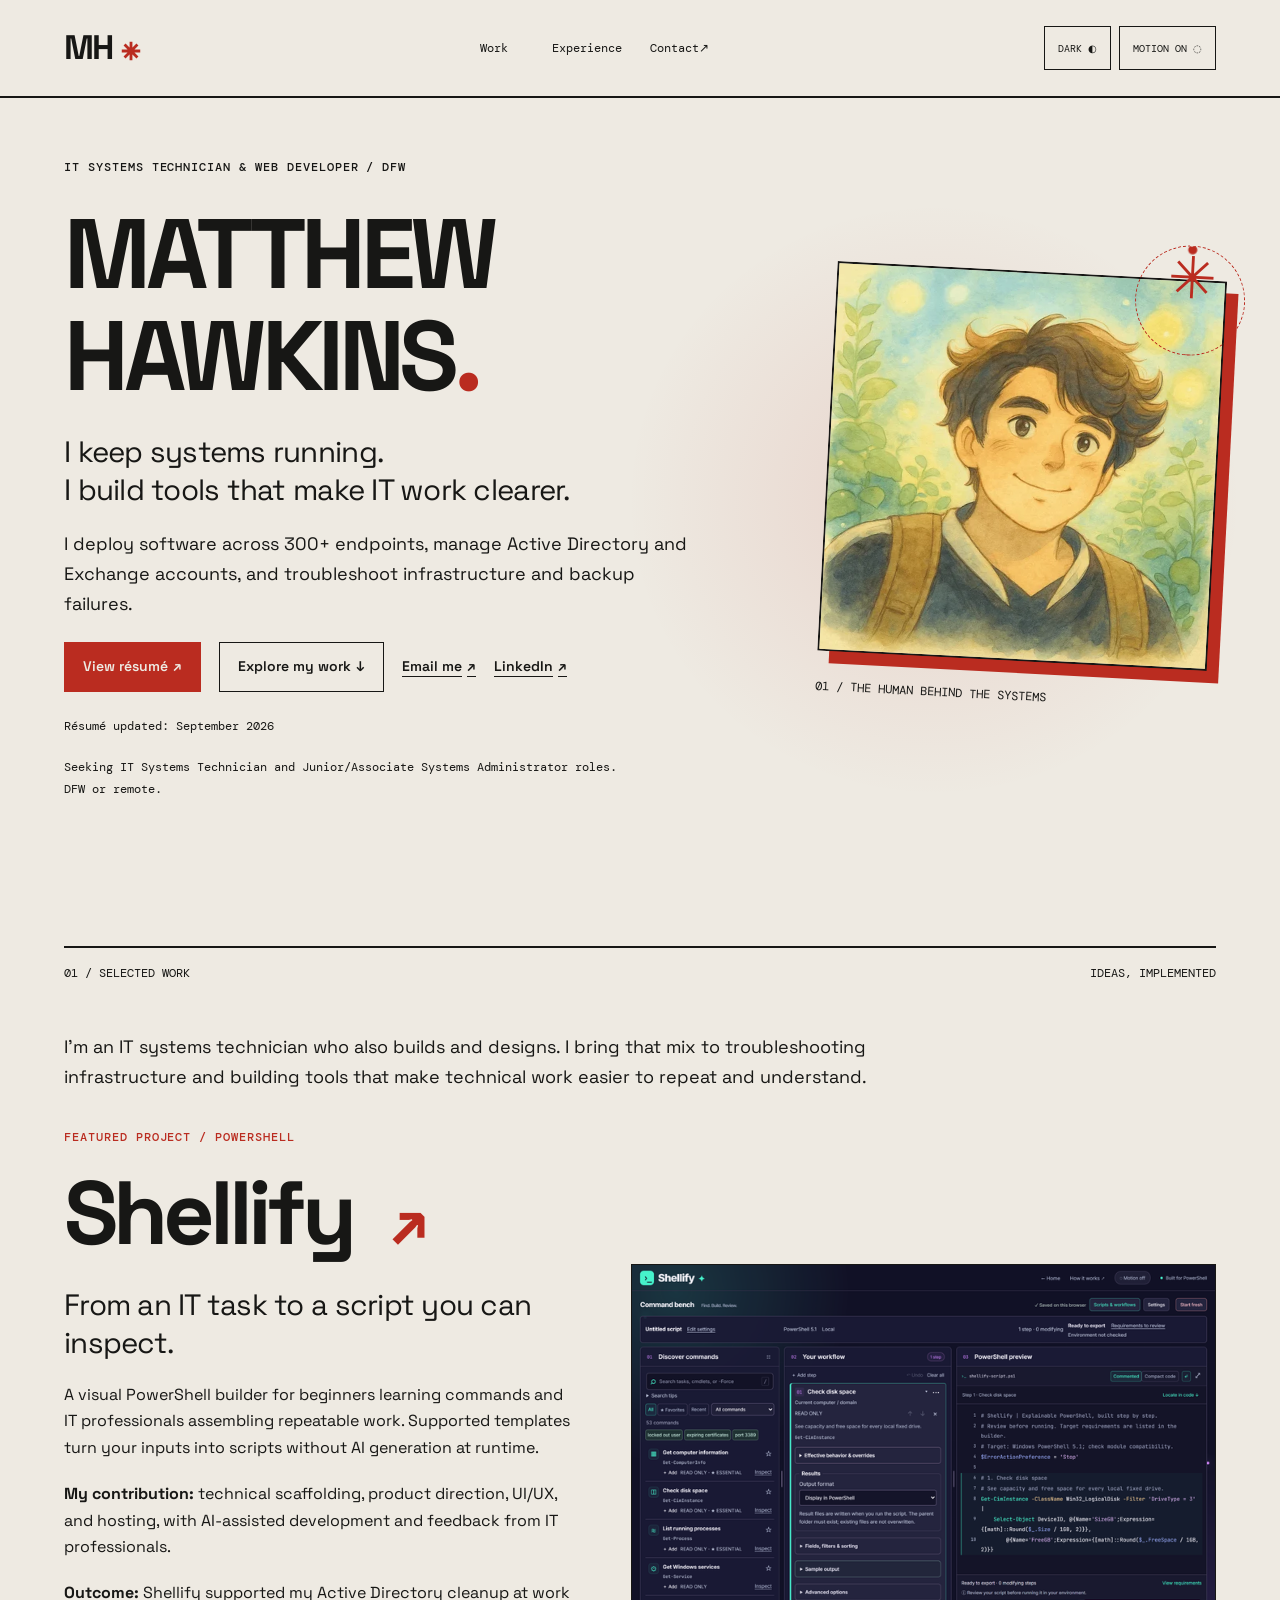
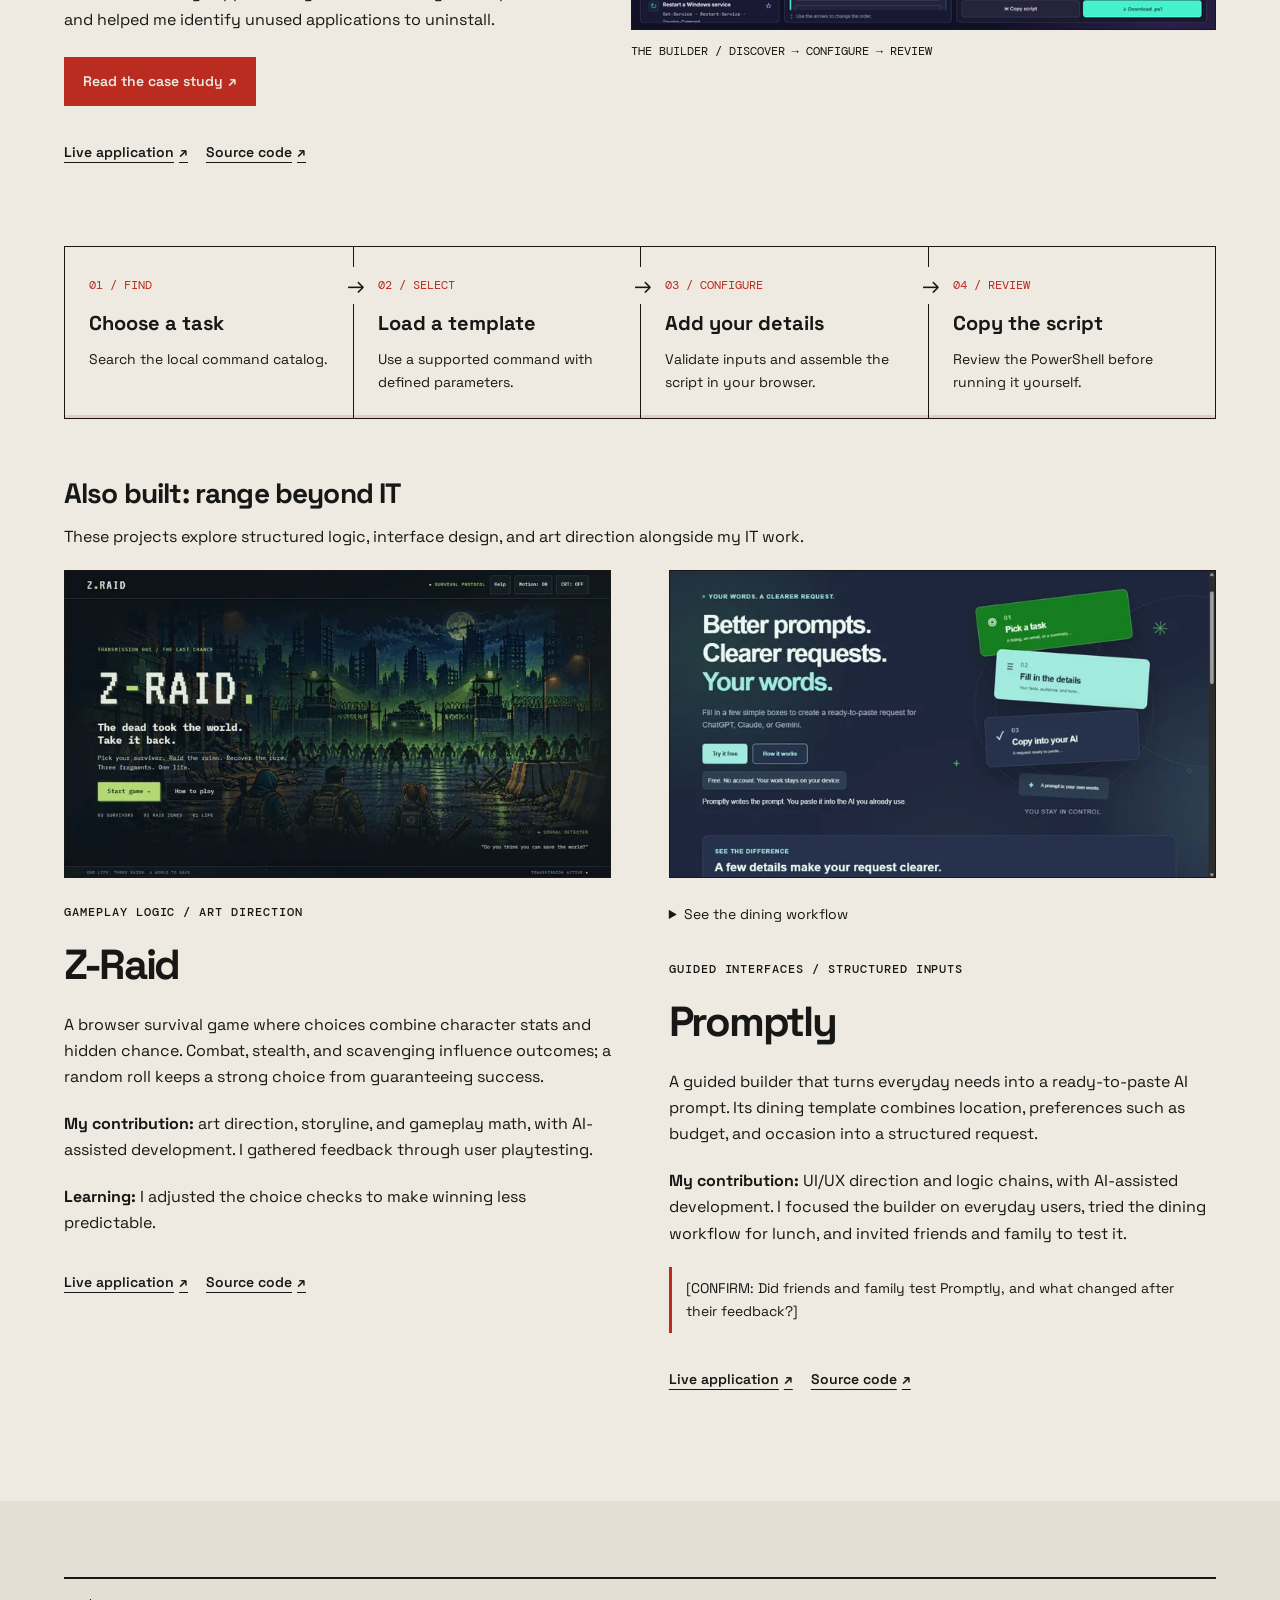
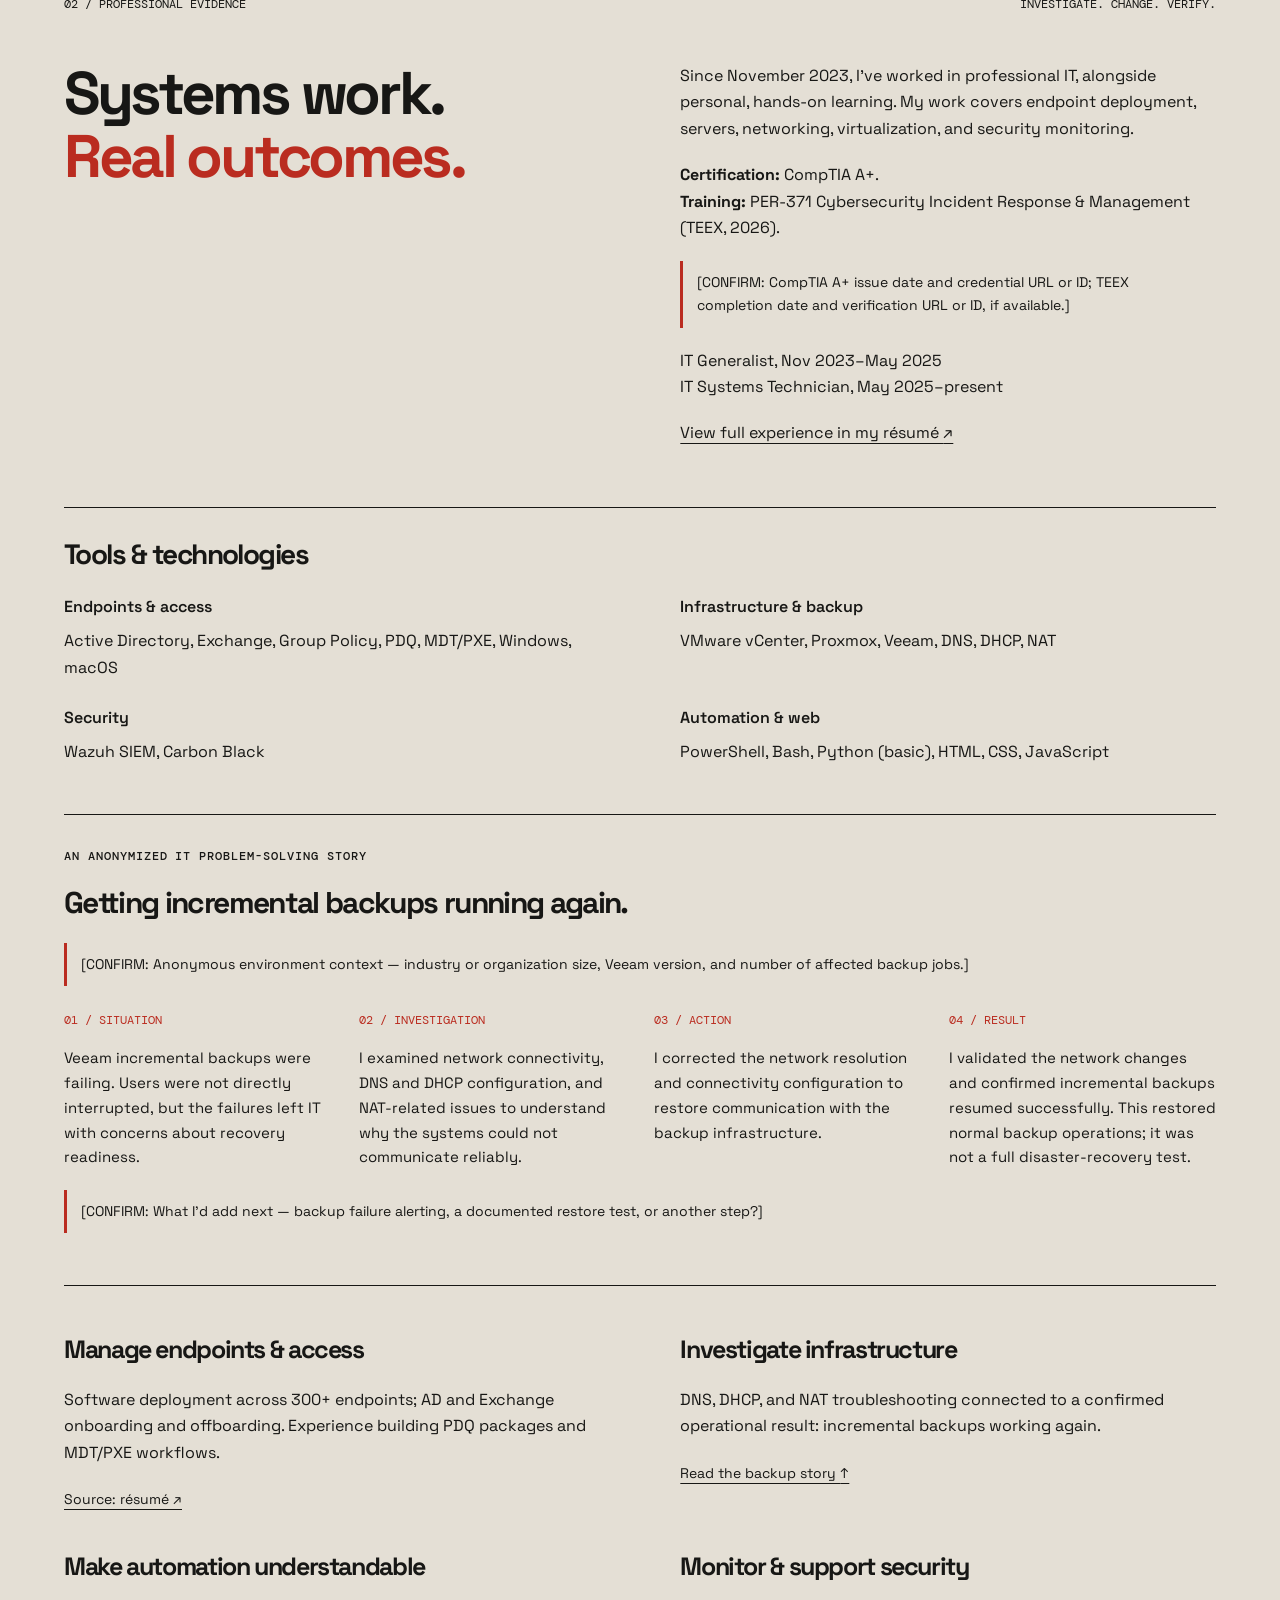
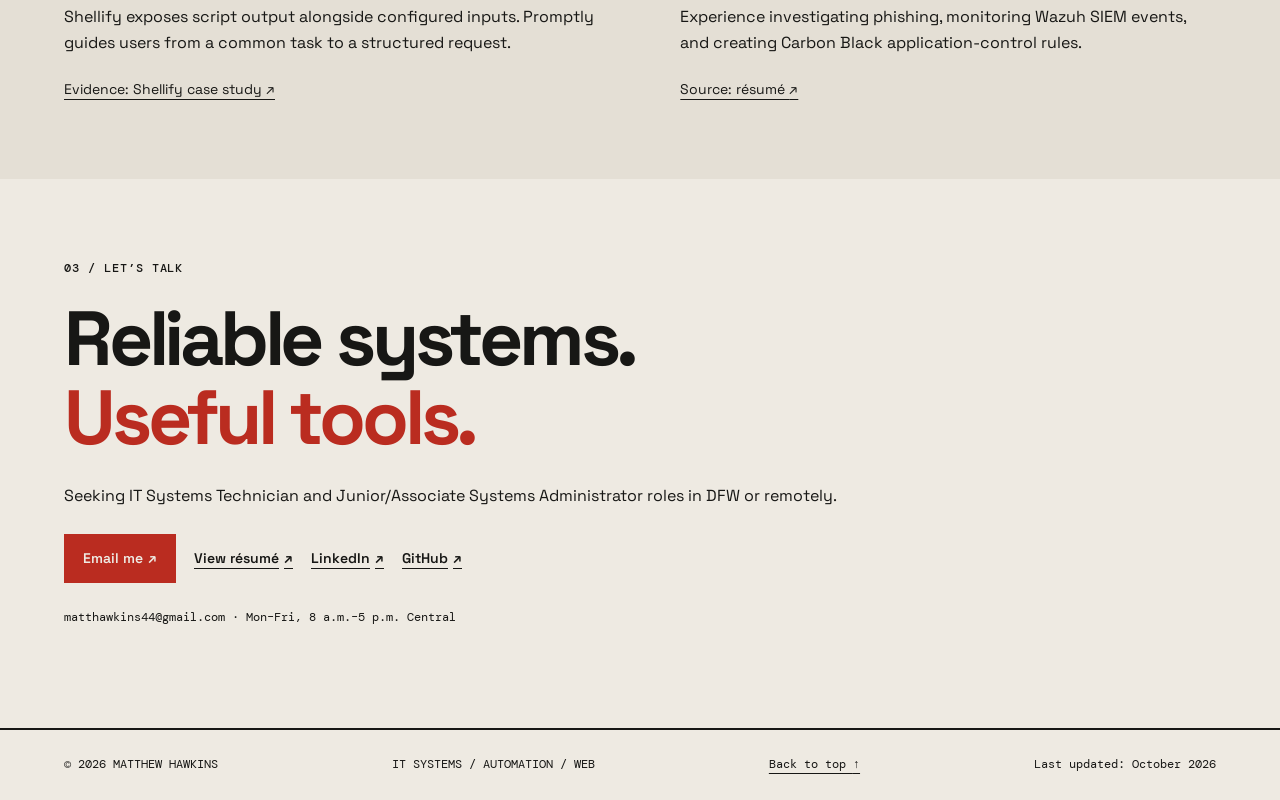
==== commit 4c75001e: "Replace soft Shellify previews with sharp high-density captures" ====
--- a/index.html
+++ b/index.html
@@ -122,7 +122,9 @@
 <div class="actions"><a href="https://shellify.pages.dev/" aria-label="Shellify live application" rel="noopener noreferrer">Live application <span aria-hidden="true">↗</span></a><a href="https://github.com/Matthew-Hawk/Shellify" aria-label="Shellify source code on GitHub" rel="noopener noreferrer">Source code <span aria-hidden="true">↗</span></a>
 </div>
 </div>
-<figure><a href="shellify.html"><picture><source srcset="images/shellify-builder-small.webp 720w, images/shellify-builder.webp 1440w" sizes="(max-width:600px) calc(100vw - 48px), (max-width:900px) 90vw, 50vw" type="image/webp"><img src="images/shellify-builder.png" alt="Shellify workspace with command search, a configured step, and PowerShell preview" width="1440" height="900" loading="lazy"></picture></a>
+<!-- Dense UI text uses lossless WebP, including a 2x capture for sharp displays.
+     sizes follows the featured grid here; the case study uses a wider image. -->
+<figure><a href="shellify.html"><picture><source srcset="images/shellify-builder-small.webp 720w, images/shellify-builder.webp 1440w, images/shellify-builder-2x.webp 2880w" sizes="(max-width:600px) calc(100vw - 48px), (max-width:900px) 90vw, (max-width:1600px) 46vw, 736px" type="image/webp"><img src="images/shellify-builder.png" alt="Shellify workspace with command search, a configured step, and PowerShell preview" width="1440" height="900" loading="lazy"></picture></a>
 <figcaption>THE BUILDER / DISCOVER → CONFIGURE → REVIEW
 </figcaption>
 </figure>
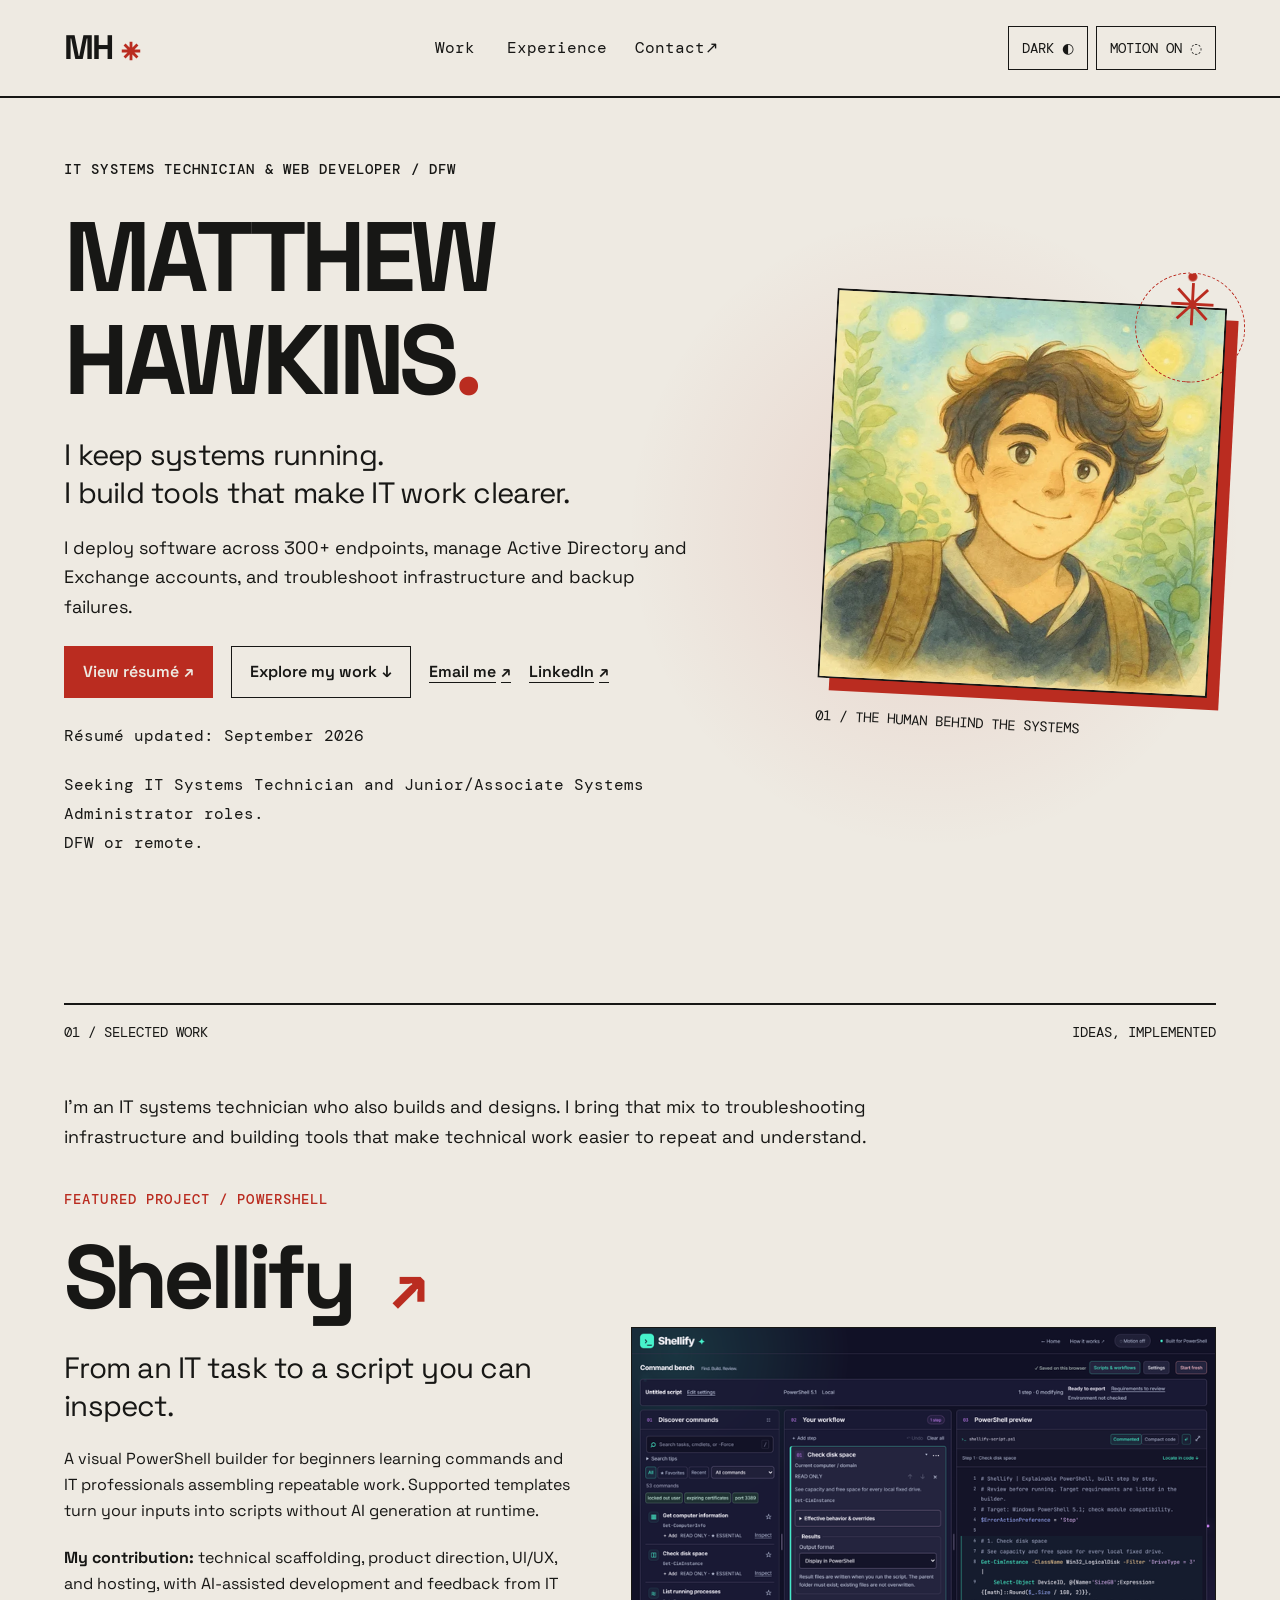
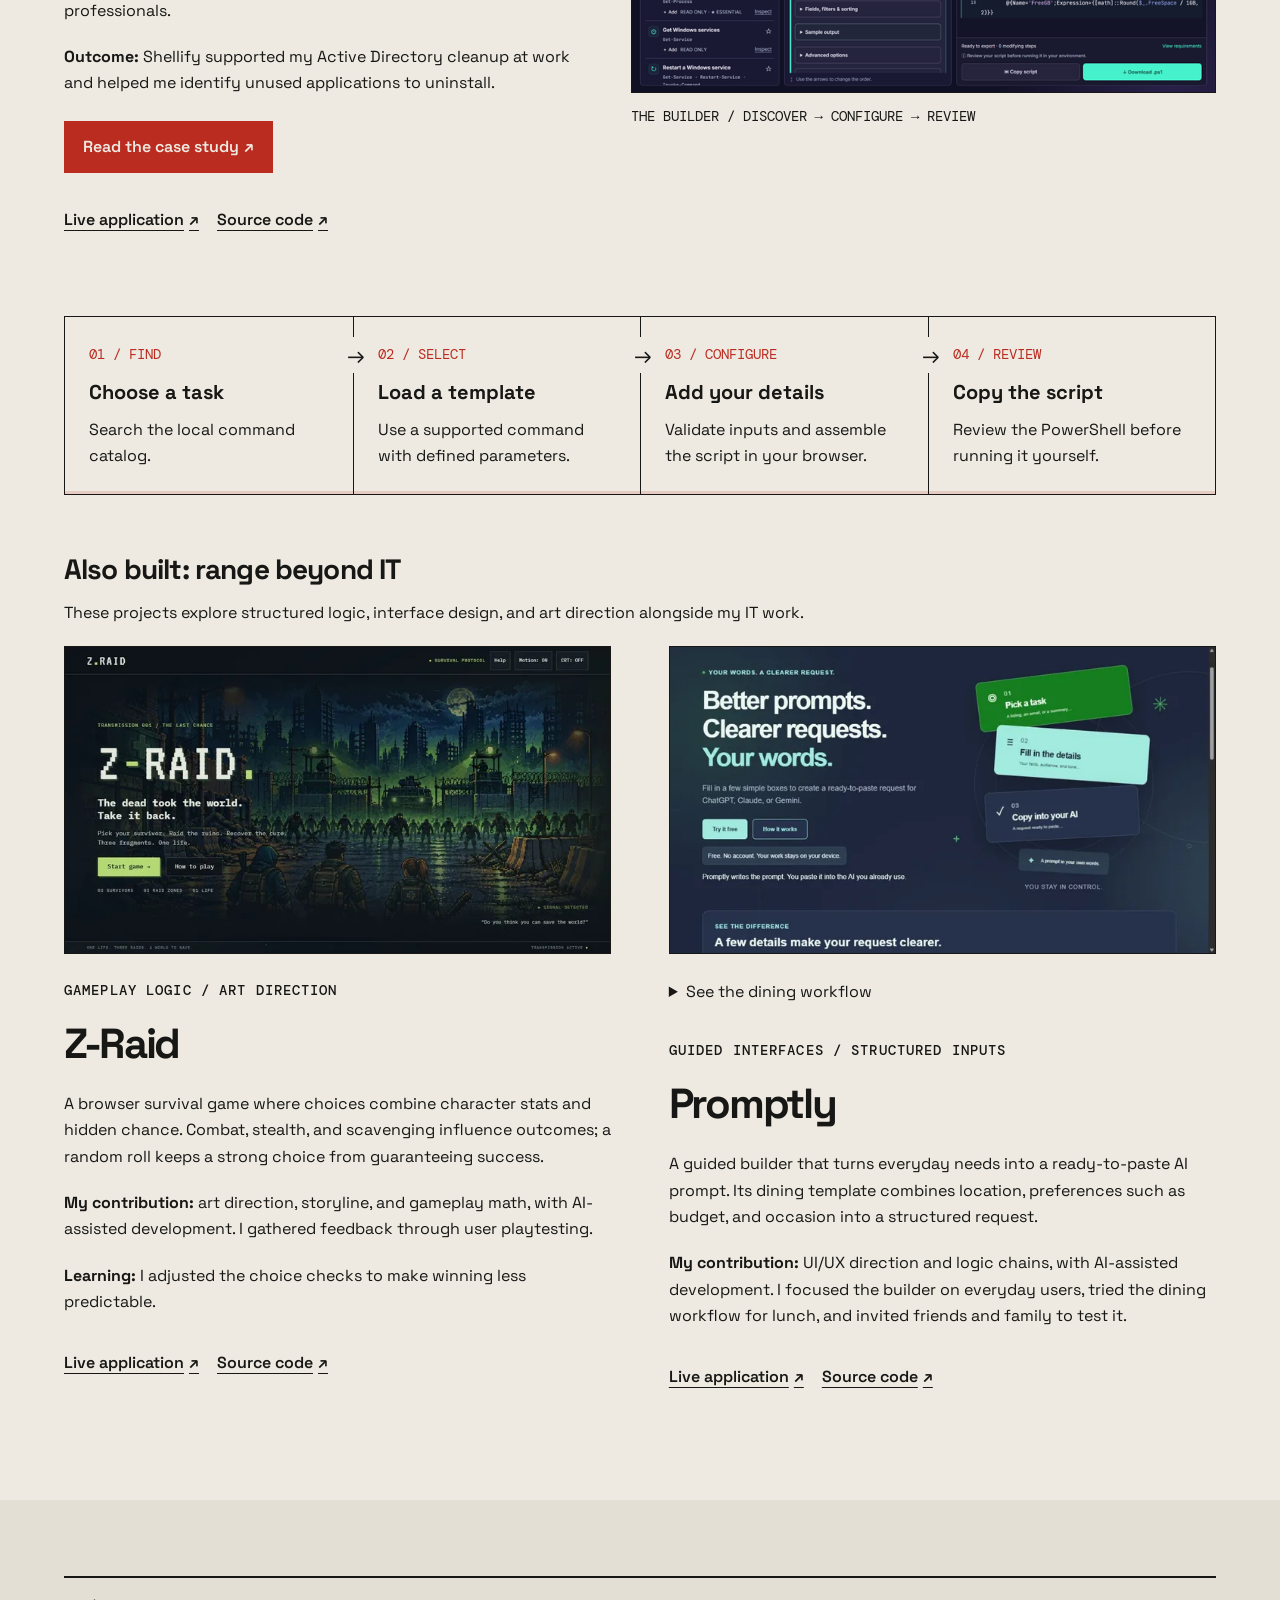
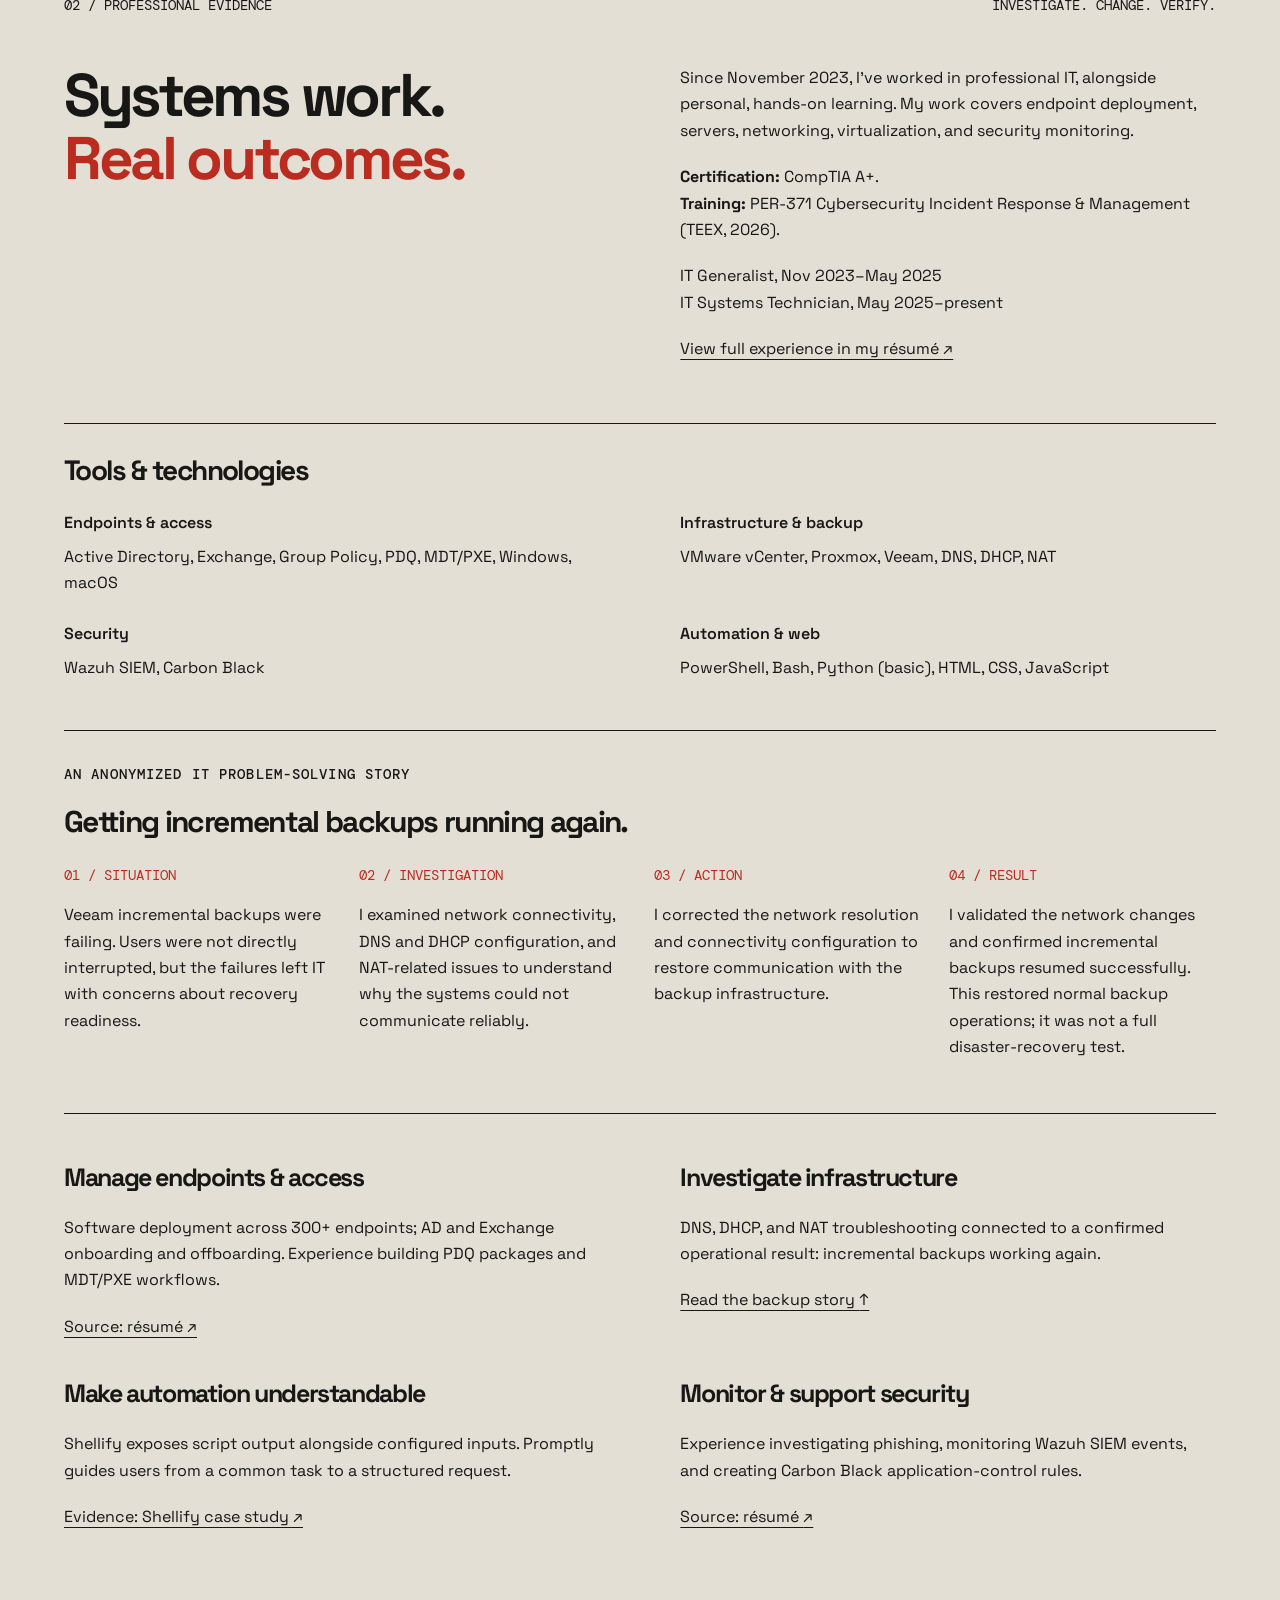
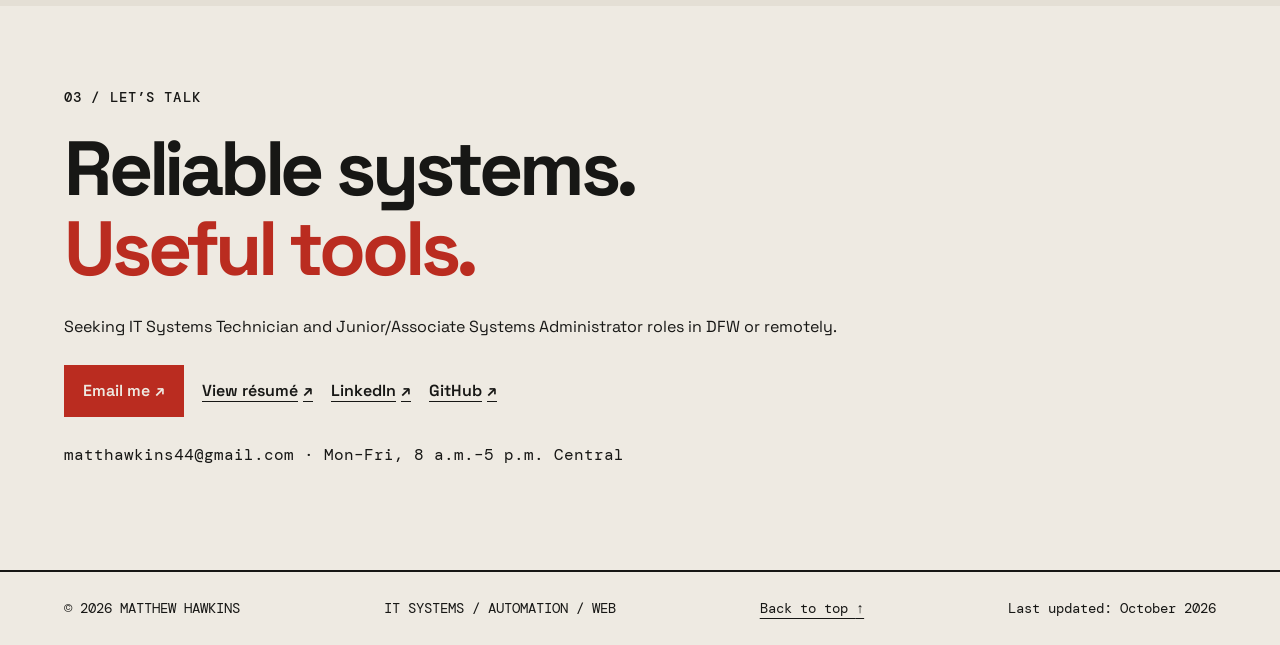
==== commit 42d4d2e7: "Hide editorial notes and improve small-text readability" ====
--- a/index.html
+++ b/index.html
@@ -182,7 +182,7 @@
 </p>
 <p><strong>My contribution:</strong> UI/UX direction and logic chains, with AI-assisted development. I focused the builder on everyday users, tried the dining workflow for lunch, and invited friends and family to test it.
 </p>
-<p class="confirmation">[CONFIRM: Did friends and family test Promptly, and what changed after their feedback?]</p>
+<!-- CONFIRM: Did friends and family test Promptly, and what changed after their feedback? -->
 <div class="actions"><a href="https://promptly.thehawk6353.workers.dev/#home" aria-label="Promptly live application" rel="noopener noreferrer">Live application <span aria-hidden="true">↗</span></a><a href="https://github.com/Matthew-Hawk/Promptly" aria-label="Promptly source code on GitHub" rel="noopener noreferrer">Source code <span aria-hidden="true">↗</span></a>
 </div>
 </article>
@@ -200,8 +200,7 @@
 <p>Since November 2023, I’ve worked in professional IT, alongside personal, hands-on learning. My work covers endpoint deployment, servers, networking, virtualization, and security monitoring.
 </p>
 <p><strong>Certification:</strong> CompTIA A+.<br><strong>Training:</strong> PER-371 Cybersecurity Incident Response &amp; Management (TEEX, 2026).</p>
-<p class="confirmation">[CONFIRM: CompTIA A+ issue date and credential URL or ID; TEEX completion date and verification URL or ID, if available.]
-</p>
+<!-- CONFIRM: CompTIA A+ issue date and credential URL or ID; TEEX completion date and verification URL or ID, if available. -->
 <p>IT Generalist, Nov 2023–May 2025<br>IT Systems Technician, May 2025–present
 </p><a href="Resources/Matthew_Hawkins_Resume.pdf" target="_blank" rel="noopener noreferrer">View full experience in my résumé <span aria-hidden="true">↗</span></a>
 </div>
@@ -221,7 +220,7 @@
 </p>
 <h3>Getting incremental backups running again.
 </h3>
-<p class="confirmation">[CONFIRM: Anonymous environment context — industry or organization size, Veeam version, and number of affected backup jobs.]</p>
+<!-- CONFIRM: Anonymous environment context — industry or organization size, Veeam version, and number of affected backup jobs. -->
 <div class="story-grid">
 <div><span>01 / SITUATION</span>
 <p>Veeam incremental backups were failing. Users were not directly interrupted, but the failures left IT with concerns about recovery readiness.
@@ -240,7 +239,7 @@
 </p>
 </div>
 </div>
-<p class="confirmation">[CONFIRM: What I’d add next — backup failure alerting, a documented restore test, or another step?]</p>
+<!-- CONFIRM: What I’d add next — backup failure alerting, a documented restore test, or another step? -->
 </article>
 <div class="capabilities">
 <article>
--- a/style.css
+++ b/style.css
@@ -38,6 +38,7 @@
     background:var(--paper);
     color:var(--ink);
     font-family:var(--sans);
+    font-size:1rem;
     line-height:1.65
 }
 a {
@@ -70,7 +71,9 @@
 }
 figcaption,.eyebrow,.section-label,.small,footer,.story-grid span,.logic-chain>li>span {
     font-family:var(--mono);
-    font-size:12px
+    /* Keep secondary labels readable on phones as well as desktop screens. */
+    font-size:.875rem;
+    line-height:1.65
 }
 figcaption {
     margin-top:12px
@@ -109,6 +112,7 @@
     letter-spacing:-.025em
 }
 .small {
+    font-size:1rem;
     line-height:1.8
 }
 /* Reusable page wrapper and section labels provide consistent spacing.
@@ -134,7 +138,6 @@
 .tools-grid { display:grid; grid-template-columns:1fr 1fr; gap:24px 7%; }
 .tools-grid dt { font-weight:600; margin-bottom:8px; }
 .tools-grid dd { margin:0; }
-.confirmation { font-size:14px; border-left:3px solid var(--red); padding:10px 14px; overflow-wrap:anywhere; }
 .site-header nav a { min-height:44px; min-width:44px; display:inline-flex; align-items:center; }
 .actions a { min-height:44px; display:inline-flex; align-items:center; }
 .button, .actions a { gap:5px; }
@@ -171,7 +174,7 @@
 .site-header nav {
     display:flex;
     gap:28px;
-    font:12px var(--mono)
+    font:1rem/1.5 var(--mono)
 }
 .site-header nav a {
     text-decoration:none;
@@ -182,7 +185,7 @@
     gap:8px
 }
 .display-controls button {
-    font:10px var(--mono)
+    font:.875rem/1.5 var(--mono)
 }
 /* Hidden offscreen until focused, so keyboard users can bypass navigation. */
 .skip-link {
@@ -234,7 +237,7 @@
     align-items:center;
     flex-wrap:wrap;
     margin:24px 0;
-    font-size:14px;
+    font-size:1rem;
     font-weight:600
 }
 .actions>a:not(.button) {
@@ -310,7 +313,7 @@
     margin:12px 0
 }
 .logic-chain p {
-    font-size:14px;
+    font-size:1rem;
     margin:0
 }
 .logic-chain>li>span {
@@ -358,7 +361,7 @@
 }
 .story-grid p {
     margin-top:14px;
-    font-size:15px
+    font-size:1rem
 }
 .capabilities {
     display:grid;
@@ -370,7 +373,7 @@
     font-size:25px
 }
 .capabilities a {
-    font-size:14px
+    font-size:1rem
 }
 /* Contact section and shared footer. */
 .contact {
@@ -436,7 +439,7 @@
 .sample pre {
     white-space:pre-wrap;
     overflow-wrap:anywhere;
-    font-size:13px;
+    font-size:.875rem;
     padding:24px;
     background:var(--paper);
     border:1px solid;
@@ -523,7 +526,6 @@
     padding-right:68px
 }
 .hero .eyebrow {
-    font-size:10px;
     max-width:235px
 }
 .hero .lead {
@@ -531,9 +533,6 @@
 }
 .hero .intro {
     font-size:16px
-}
-.hero .small {
-    font-size:11px
 }
 .hero .actions {
     gap:12px;
@@ -541,7 +540,7 @@
 }
 .hero .button {
     padding:10px 12px;
-    font-size:13px
+    font-size:1rem
 }
 .portrait {
     position:absolute;
@@ -556,7 +555,6 @@
     display:none
 }
 .section-label {
-    font-size:10px;
     margin-bottom:30px
 }
 .section-label span:last-child {
@@ -581,9 +579,6 @@
 .logic-chain strong {
     font-size:18px
 }
-.logic-chain p {
-    font-size:13px
-}
 .supporting-grid,.section-intro,.capabilities,.case-row {
     grid-template-columns:1fr
 }
@@ -620,16 +615,10 @@
 }
 .sample pre {
     padding:15px;
-    font-size:12px
+    font-size:.875rem
 }
 .case-hero h1 {
     font-size:56px
-}
-.case-image figcaption {
-    font-size:10px
-}
-footer {
-    font-size:10px
 }
 .contact .actions {
     gap:15px
@@ -664,7 +653,7 @@
 .project-detail summary {
     cursor:pointer;
     padding:10px 0;
-    font-size:14px
+    font-size:1rem
 }
 .project-detail figure {
     margin:15px 0
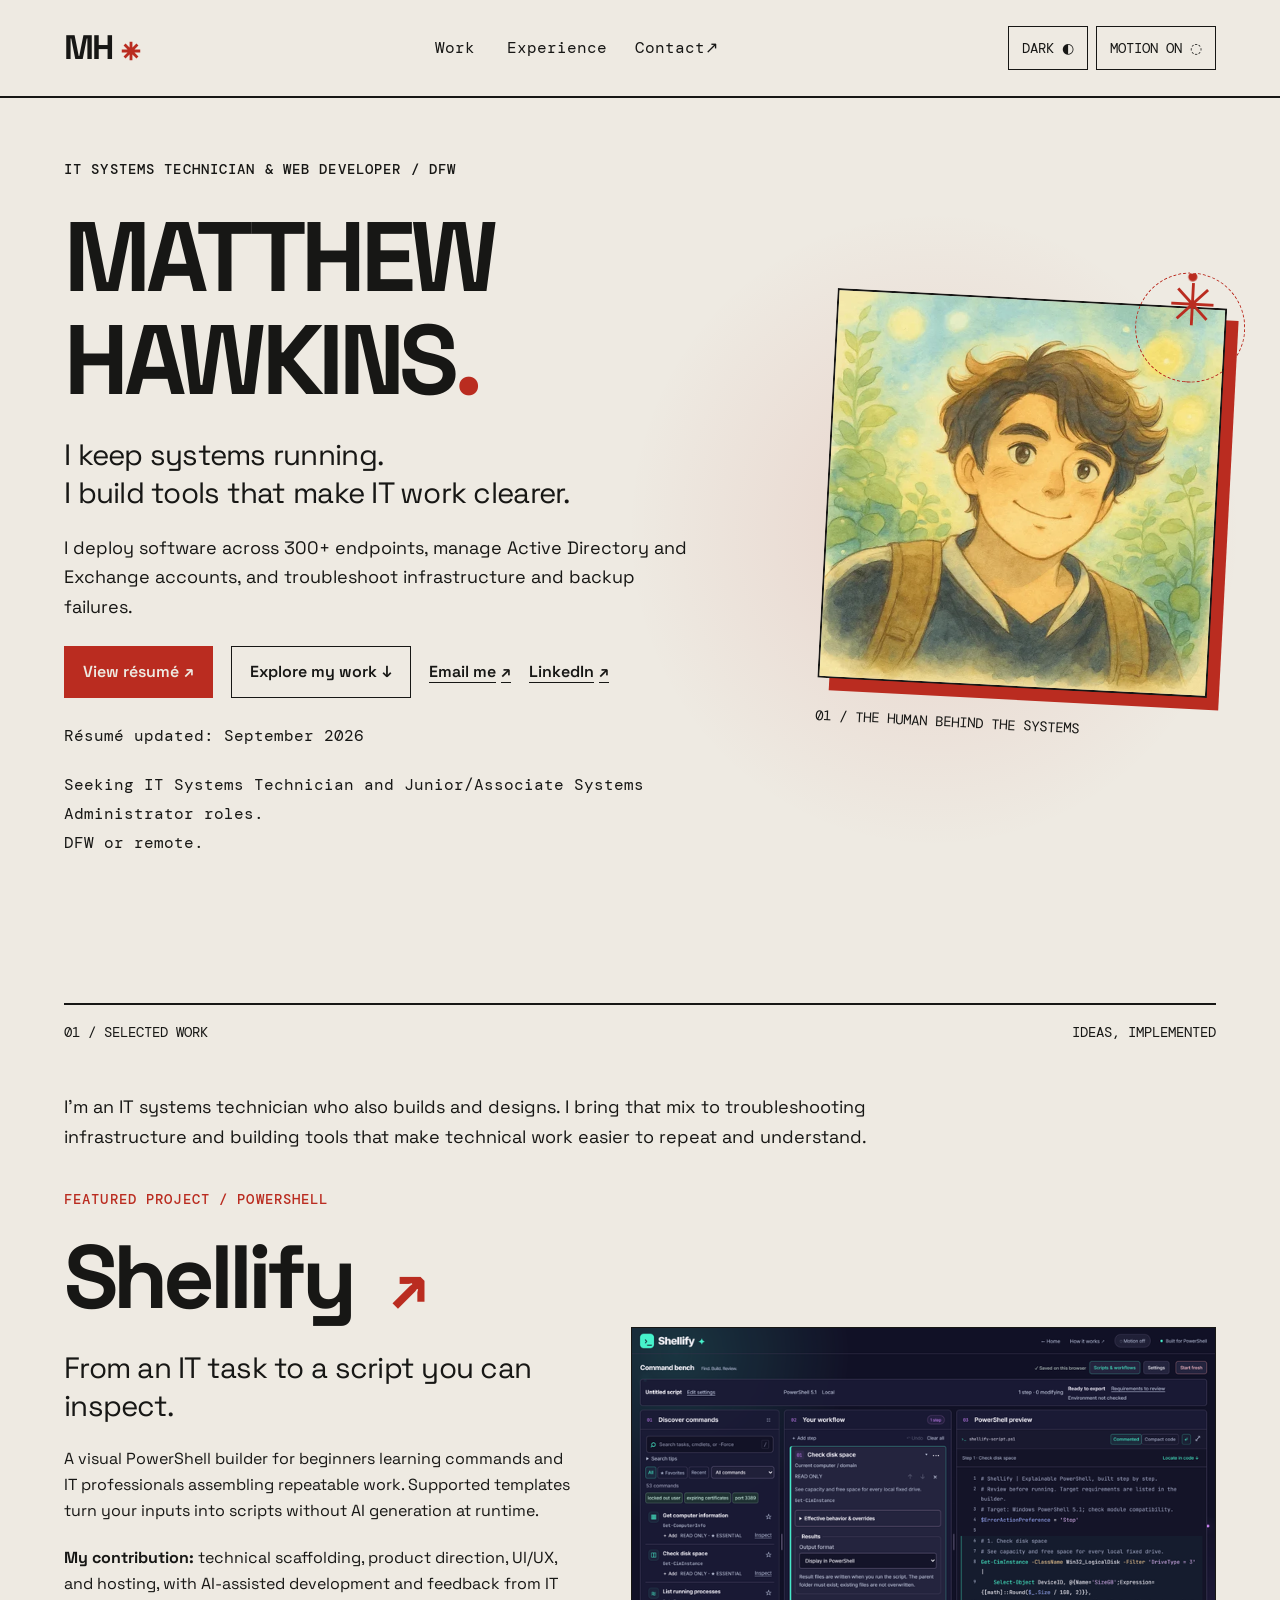
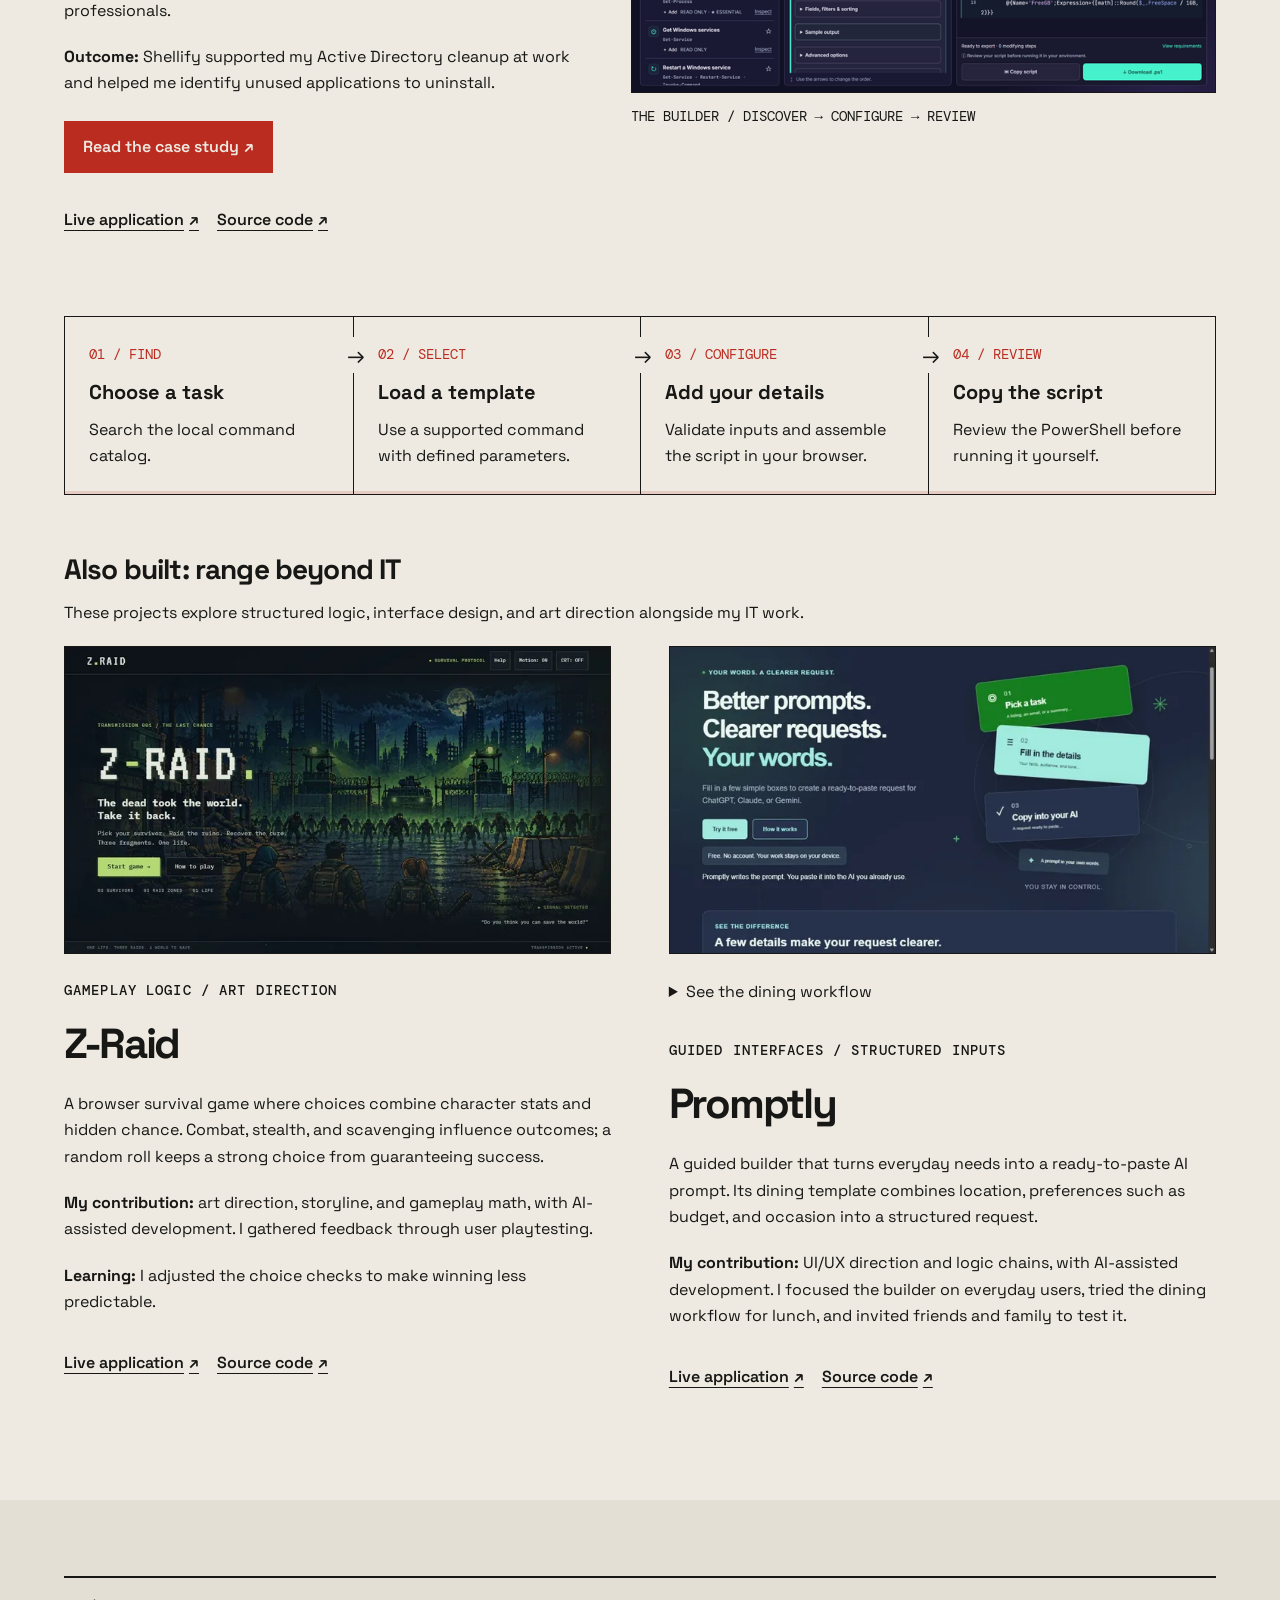
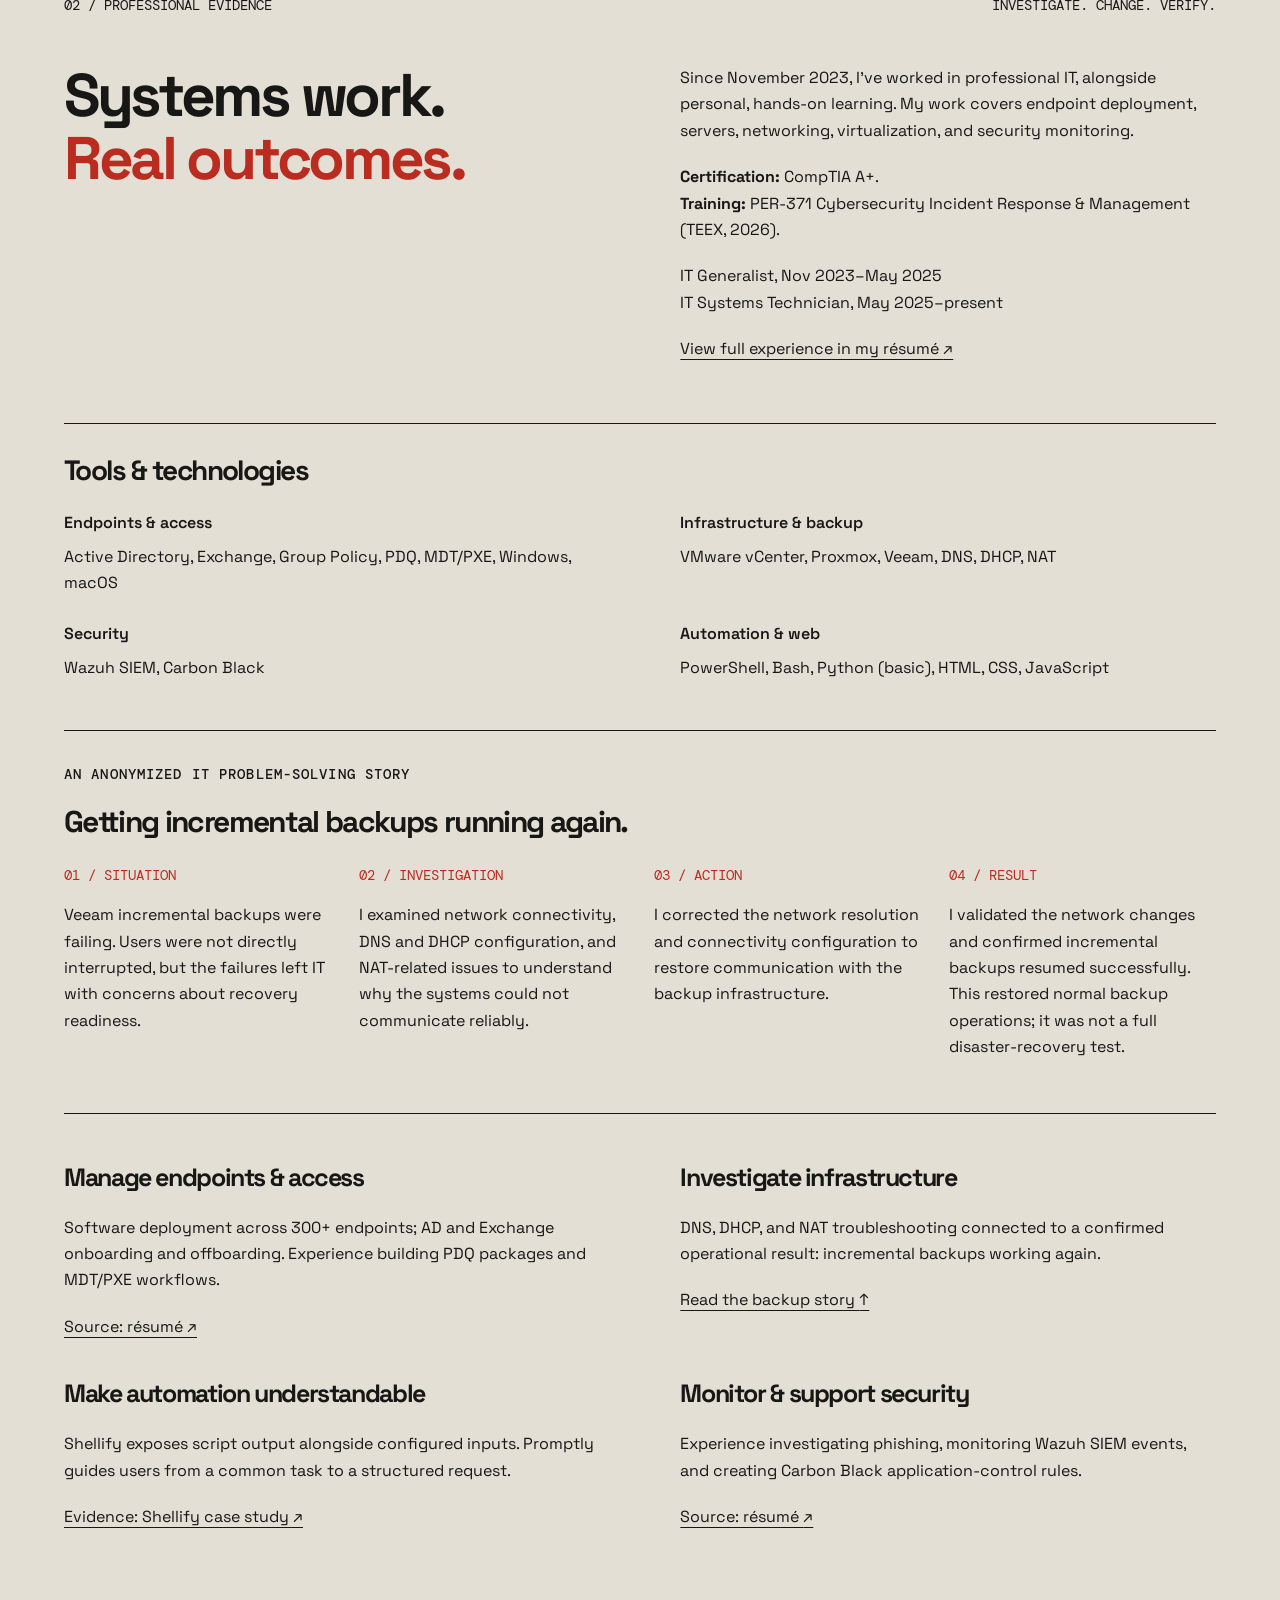
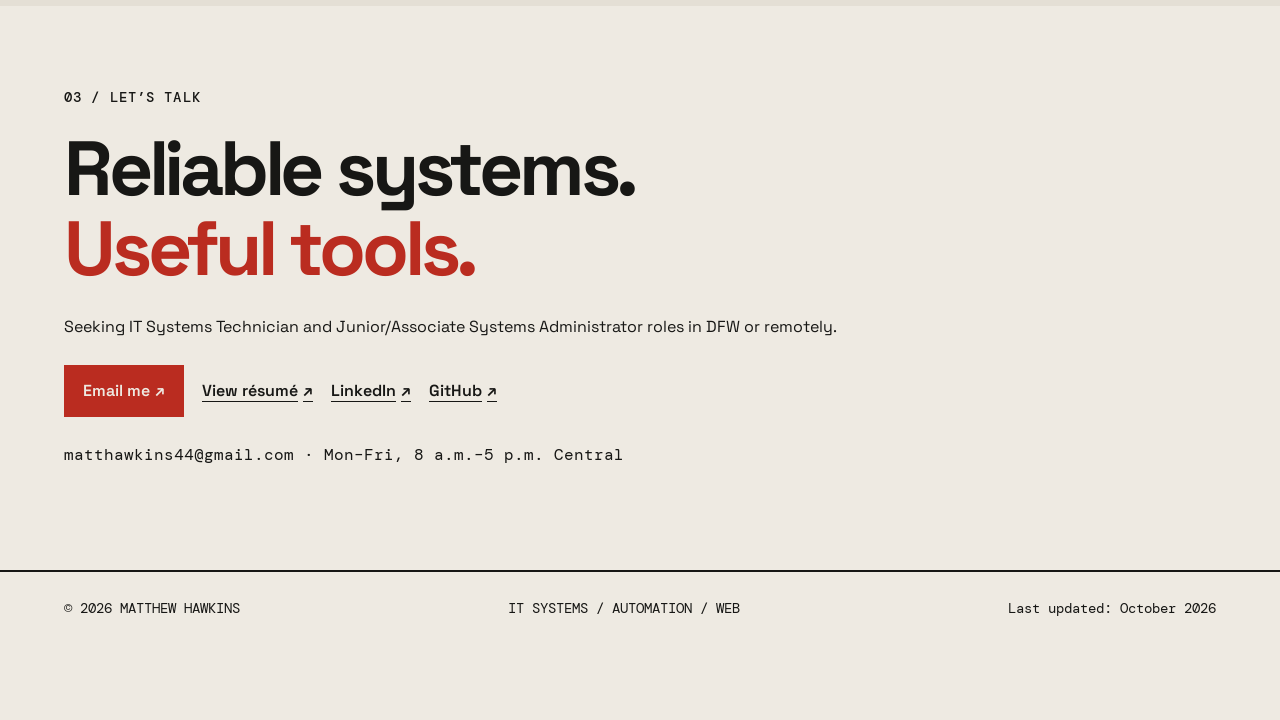
==== commit 27d60eb7: "Add animated floating back-to-top and new-tab project navigation" ====
--- a/index.html
+++ b/index.html
@@ -72,7 +72,7 @@
 <div class="display-controls"><button id="theme-toggle" type="button" aria-label="Dark theme" aria-pressed="false"><span id="theme-label">DARK</span> <span aria-hidden="true">◐</span></button><button id="motion-toggle" type="button" aria-label="Pause animations" aria-pressed="false"><span id="motion-label">MOTION ON</span> <span aria-hidden="true">◌</span></button>
 </div>
 </header>
-<main id="main">
+<main id="main" tabindex="-1">
 <!-- Introduction and primary actions. section-shell supplies the shared gutter. -->
 <section class="hero section-shell">
 <div class="hero-copy">
@@ -117,14 +117,14 @@
 <p><strong>My contribution:</strong> technical scaffolding, product direction, UI/UX, and hosting, with AI-assisted development and feedback from IT professionals.
 </p>
 <p><strong>Outcome:</strong> Shellify supported my Active Directory cleanup at work and helped me identify unused applications to uninstall.</p>
-<div class="actions"><a class="button primary" href="shellify.html">Read the case study <span aria-hidden="true">↗</span></a>
-</div>
-<div class="actions"><a href="https://shellify.pages.dev/" aria-label="Shellify live application" rel="noopener noreferrer">Live application <span aria-hidden="true">↗</span></a><a href="https://github.com/Matthew-Hawk/Shellify" aria-label="Shellify source code on GitHub" rel="noopener noreferrer">Source code <span aria-hidden="true">↗</span></a>
+<div class="actions"><a class="button primary" href="shellify.html" target="_blank" rel="noopener noreferrer" title="Opens in a new tab">Read the case study <span aria-hidden="true">↗</span></a>
+</div>
+<div class="actions"><a href="https://shellify.pages.dev/" aria-label="Shellify live application (opens in a new tab)" rel="noopener noreferrer" target="_blank" title="Opens in a new tab">Live application <span aria-hidden="true">↗</span></a><a href="https://github.com/Matthew-Hawk/Shellify" aria-label="Shellify source code on GitHub (opens in a new tab)" rel="noopener noreferrer" target="_blank" title="Opens in a new tab">Source code <span aria-hidden="true">↗</span></a>
 </div>
 </div>
 <!-- Dense UI text uses lossless WebP, including a 2x capture for sharp displays.
      sizes follows the featured grid here; the case study uses a wider image. -->
-<figure><a href="shellify.html"><picture><source srcset="images/shellify-builder-small.webp 720w, images/shellify-builder.webp 1440w, images/shellify-builder-2x.webp 2880w" sizes="(max-width:600px) calc(100vw - 48px), (max-width:900px) 90vw, (max-width:1600px) 46vw, 736px" type="image/webp"><img src="images/shellify-builder.png" alt="Shellify workspace with command search, a configured step, and PowerShell preview" width="1440" height="900" loading="lazy"></picture></a>
+<figure><a href="shellify.html" target="_blank" rel="noopener noreferrer" title="Opens in a new tab"><picture><source srcset="images/shellify-builder-small.webp 720w, images/shellify-builder.webp 1440w, images/shellify-builder-2x.webp 2880w" sizes="(max-width:600px) calc(100vw - 48px), (max-width:900px) 90vw, (max-width:1600px) 46vw, 736px" type="image/webp"><img src="images/shellify-builder.png" alt="Shellify workspace with command search, a configured step, and PowerShell preview" width="1440" height="900" loading="lazy"></picture></a>
 <figcaption>THE BUILDER / DISCOVER → CONFIGURE → REVIEW
 </figcaption>
 </figure>
@@ -152,7 +152,7 @@
 <p>These projects explore structured logic, interface design, and art direction alongside my IT work.</p>
 <!-- Below-the-fold project images load lazily to avoid competing with the hero. -->
 <div class="supporting-grid">
-<article><picture><source srcset="images/z-raid-small.webp 720w, images/z-raid.webp 1280w" sizes="(max-width:600px) calc(100vw - 48px), (max-width:900px) 90vw, 50vw" type="image/webp"><img src="images/z-raid.jpg" alt="Z-Raid survival game opening screen and pixel-art direction" width="1280" height="720" loading="lazy"></picture>
+<article><a href="https://z-raid.pages.dev/" target="_blank" rel="noopener noreferrer" aria-label="Preview Z-Raid (opens in a new tab)" title="Opens in a new tab"><picture><source srcset="images/z-raid-small.webp 720w, images/z-raid.webp 1280w" sizes="(max-width:600px) calc(100vw - 48px), (max-width:900px) 90vw, 50vw" type="image/webp"><img src="images/z-raid.jpg" alt="Z-Raid survival game opening screen and pixel-art direction" width="1280" height="720" loading="lazy"></picture></a>
 <p class="eyebrow">GAMEPLAY LOGIC / ART DIRECTION
 </p>
 <h3>Z-Raid
@@ -162,14 +162,14 @@
 <p><strong>My contribution:</strong> art direction, storyline, and gameplay math, with AI-assisted development. I gathered feedback through user playtesting.
 </p>
 <p><strong>Learning:</strong> I adjusted the choice checks to make winning less predictable.</p>
-<div class="actions"><a href="https://z-raid.pages.dev/" aria-label="Z-Raid live application" rel="noopener noreferrer">Live application <span aria-hidden="true">↗</span></a><a href="https://github.com/Matthew-Hawk/Z-Raid" aria-label="Z-Raid source code on GitHub" rel="noopener noreferrer">Source code <span aria-hidden="true">↗</span></a>
-</div>
-</article>
-<article><picture><source srcset="images/promptly-small.webp 720w, images/promptly.webp 1265w" sizes="(max-width:600px) calc(100vw - 48px), (max-width:900px) 90vw, 50vw" type="image/webp"><img src="images/promptly.jpg" alt="Promptly introduction explaining task selection, details, and copying a prompt" width="1265" height="712" loading="lazy"></picture>
+<div class="actions"><a href="https://z-raid.pages.dev/" aria-label="Z-Raid live application (opens in a new tab)" rel="noopener noreferrer" target="_blank" title="Opens in a new tab">Live application <span aria-hidden="true">↗</span></a><a href="https://github.com/Matthew-Hawk/Z-Raid" aria-label="Z-Raid source code on GitHub (opens in a new tab)" rel="noopener noreferrer" target="_blank" title="Opens in a new tab">Source code <span aria-hidden="true">↗</span></a>
+</div>
+</article>
+<article><a href="https://promptly.thehawk6353.workers.dev/#home" target="_blank" rel="noopener noreferrer" aria-label="Preview Promptly (opens in a new tab)" title="Opens in a new tab"><picture><source srcset="images/promptly-small.webp 720w, images/promptly.webp 1265w" sizes="(max-width:600px) calc(100vw - 48px), (max-width:900px) 90vw, 50vw" type="image/webp"><img src="images/promptly.jpg" alt="Promptly introduction explaining task selection, details, and copying a prompt" width="1265" height="712" loading="lazy"></picture></a>
 <details class="project-detail">
 <summary>See the dining workflow
 </summary>
-<figure><a href="images/promptly-dining.png"><picture><source srcset="images/promptly-dining-small.webp 720w, images/promptly-dining.webp 1440w" sizes="(max-width:600px) calc(100vw - 48px), (max-width:900px) 90vw, 50vw" type="image/webp"><img src="images/promptly-dining.png" alt="Promptly dining workflow asking for budget and food preferences" width="1440" height="900" loading="lazy"></picture></a>
+<figure><a href="images/promptly-dining.png" target="_blank" rel="noopener noreferrer" title="Opens in a new tab"><picture><source srcset="images/promptly-dining-small.webp 720w, images/promptly-dining.webp 1440w" sizes="(max-width:600px) calc(100vw - 48px), (max-width:900px) 90vw, 50vw" type="image/webp"><img src="images/promptly-dining.png" alt="Promptly dining workflow asking for budget and food preferences" width="1440" height="900" loading="lazy"></picture></a>
 <figcaption>EXAMPLE INPUT / BUDGET AND PREFERENCES
 </figcaption>
 </figure>
@@ -183,7 +183,7 @@
 <p><strong>My contribution:</strong> UI/UX direction and logic chains, with AI-assisted development. I focused the builder on everyday users, tried the dining workflow for lunch, and invited friends and family to test it.
 </p>
 <!-- CONFIRM: Did friends and family test Promptly, and what changed after their feedback? -->
-<div class="actions"><a href="https://promptly.thehawk6353.workers.dev/#home" aria-label="Promptly live application" rel="noopener noreferrer">Live application <span aria-hidden="true">↗</span></a><a href="https://github.com/Matthew-Hawk/Promptly" aria-label="Promptly source code on GitHub" rel="noopener noreferrer">Source code <span aria-hidden="true">↗</span></a>
+<div class="actions"><a href="https://promptly.thehawk6353.workers.dev/#home" aria-label="Promptly live application (opens in a new tab)" rel="noopener noreferrer" target="_blank" title="Opens in a new tab">Live application <span aria-hidden="true">↗</span></a><a href="https://github.com/Matthew-Hawk/Promptly" aria-label="Promptly source code on GitHub (opens in a new tab)" rel="noopener noreferrer" target="_blank" title="Opens in a new tab">Source code <span aria-hidden="true">↗</span></a>
 </div>
 </article>
 </div>
@@ -258,7 +258,7 @@
 <h3>Make automation understandable
 </h3>
 <p>Shellify exposes script output alongside configured inputs. Promptly guides users from a common task to a structured request.
-</p><a href="shellify.html">Evidence: Shellify case study <span aria-hidden="true">↗</span></a>
+</p><a href="shellify.html" target="_blank" rel="noopener noreferrer" title="Opens in a new tab">Evidence: Shellify case study <span aria-hidden="true">↗</span></a>
 </article>
 <article>
 <h3>Monitor &amp; support security
@@ -284,8 +284,10 @@
 </section>
 </main>
 <!-- script.js refreshes #year; the hardcoded year is the no-JS fallback. -->
-<footer><span>© <span id="year">2026</span> MATTHEW HAWKINS</span> <span>IT SYSTEMS / AUTOMATION / WEB</span><a href="#main">Back to top <span aria-hidden="true">↑</span></a>
+<footer><span>© <span id="year">2026</span> MATTHEW HAWKINS</span> <span>IT SYSTEMS / AUTOMATION / WEB</span>
 <span>Last updated: October 2026</span>
 </footer>
+<!-- script.js shows this only after scrolling and returns focus to #main. -->
+<button id="back-to-top" class="back-to-top" type="button" aria-label="Back to top" title="Back to top" hidden><span aria-hidden="true">↑</span></button>
 </body>
 </html>
--- a/style.css
+++ b/style.css
@@ -199,6 +199,9 @@
 .skip-link:focus {
     top:10px
 }
+/* main receives focus after skip/back-to-top navigation; its child links keep
+   their own visible focus outlines when keyboard navigation continues. */
+main[tabindex="-1"]:focus { outline:none; }
 /* Homepage introduction: copy and portrait sit side by side on wide screens. */
 .hero {
     display:grid;
@@ -330,6 +333,7 @@
     border:1px solid var(--ink);
     margin-bottom:25px
 }
+.supporting-grid > article > a { display:block; }
 .supporting-grid h3 {
     font-size:42px
 }
@@ -385,10 +389,44 @@
 footer {
     border-top:2px solid;
     padding:25px 5vw;
+    /* Leave space below the footer text for the floating navigation control. */
+    padding-bottom:100px;
     display:flex;
     justify-content:space-between;
     gap:24px;
     flex-wrap:wrap
+}
+/* Fixed navigation stays reachable without making readers scroll to the footer.
+   Native :active gives pointer/touch feedback; reduced-motion rules below
+   disable transitions, and JS also avoids animated scrolling when paused. */
+.back-to-top {
+    position:fixed;
+    right:max(20px,env(safe-area-inset-right));
+    bottom:max(20px,env(safe-area-inset-bottom));
+    z-index:15;
+    width:56px;
+    height:56px;
+    padding:0;
+    display:grid;
+    place-items:center;
+    border:2px solid var(--ink);
+    border-radius:50%;
+    background:var(--paper);
+    color:var(--ink);
+    box-shadow:3px 3px 0 var(--red);
+    font-size:28px;
+    line-height:1;
+    transition:transform .18s ease,box-shadow .18s ease,background-color .18s ease,color .18s ease
+}
+.back-to-top:hover,.back-to-top:focus-visible {
+    transform:translateY(-4px);
+    background:var(--ink);
+    color:var(--paper);
+    box-shadow:4px 6px 0 var(--red)
+}
+.back-to-top:active {
+    transform:translateY(1px) scale(.94);
+    box-shadow:1px 1px 0 var(--red)
 }
 /* Case-study page: introduction, paired text rows, and expandable code sample. */
 .case-hero {
@@ -669,6 +707,8 @@
 .hero, .case-hero {
     position: relative;
     isolation: isolate;
+    /* Rotating accents and their shadows must not widen the page mid-animation. */
+    overflow: clip;
 }
 .hero::before, .case-hero::before {
     content: '';
@@ -740,11 +780,11 @@
     transition: transform .22s ease;
 }
 .site-header nav a:hover::after, .site-header nav a:focus-visible::after { transform: scaleX(1); }
-.featured figure img, .supporting-grid > article > picture > img {
+.featured figure img, .supporting-grid > article > a > picture > img {
     transition: transform .35s ease, box-shadow .35s ease;
 }
 .featured figure:hover img, .featured figure:focus-within img,
-.supporting-grid > article:hover > picture > img, .supporting-grid > article:focus-within > picture > img {
+.supporting-grid > article:hover > a > picture > img, .supporting-grid > article:focus-within > a > picture > img {
     transform: translateY(-4px);
     box-shadow: 5px 5px 0 color-mix(in srgb, var(--red) 45%, transparent);
 }
@@ -782,12 +822,13 @@
     scroll-behavior: auto !important;
 }
 :root[data-motion=paused] .arrived,
+:root[data-motion=paused] .back-to-top,
 :root[data-motion=paused] .wordmark > span:last-child,
 :root[data-motion=paused] .featured figure img,
-:root[data-motion=paused] .supporting-grid > article > picture > img { transform: none !important; }
+:root[data-motion=paused] .supporting-grid > article > a > picture > img { transform: none !important; }
 @media (prefers-reduced-motion: reduce) {
     *, *::before, *::after { animation: none !important; transition: none !important; scroll-behavior: auto !important; }
-    .arrived, .wordmark > span:last-child, .featured figure img, .supporting-grid > article > picture > img { transform: none !important; }
+    .arrived, .back-to-top, .wordmark > span:last-child, .featured figure img, .supporting-grid > article > a > picture > img { transform: none !important; }
 }
 /* Keep both section labels available at narrow widths. */
 @media (max-width:600px) {
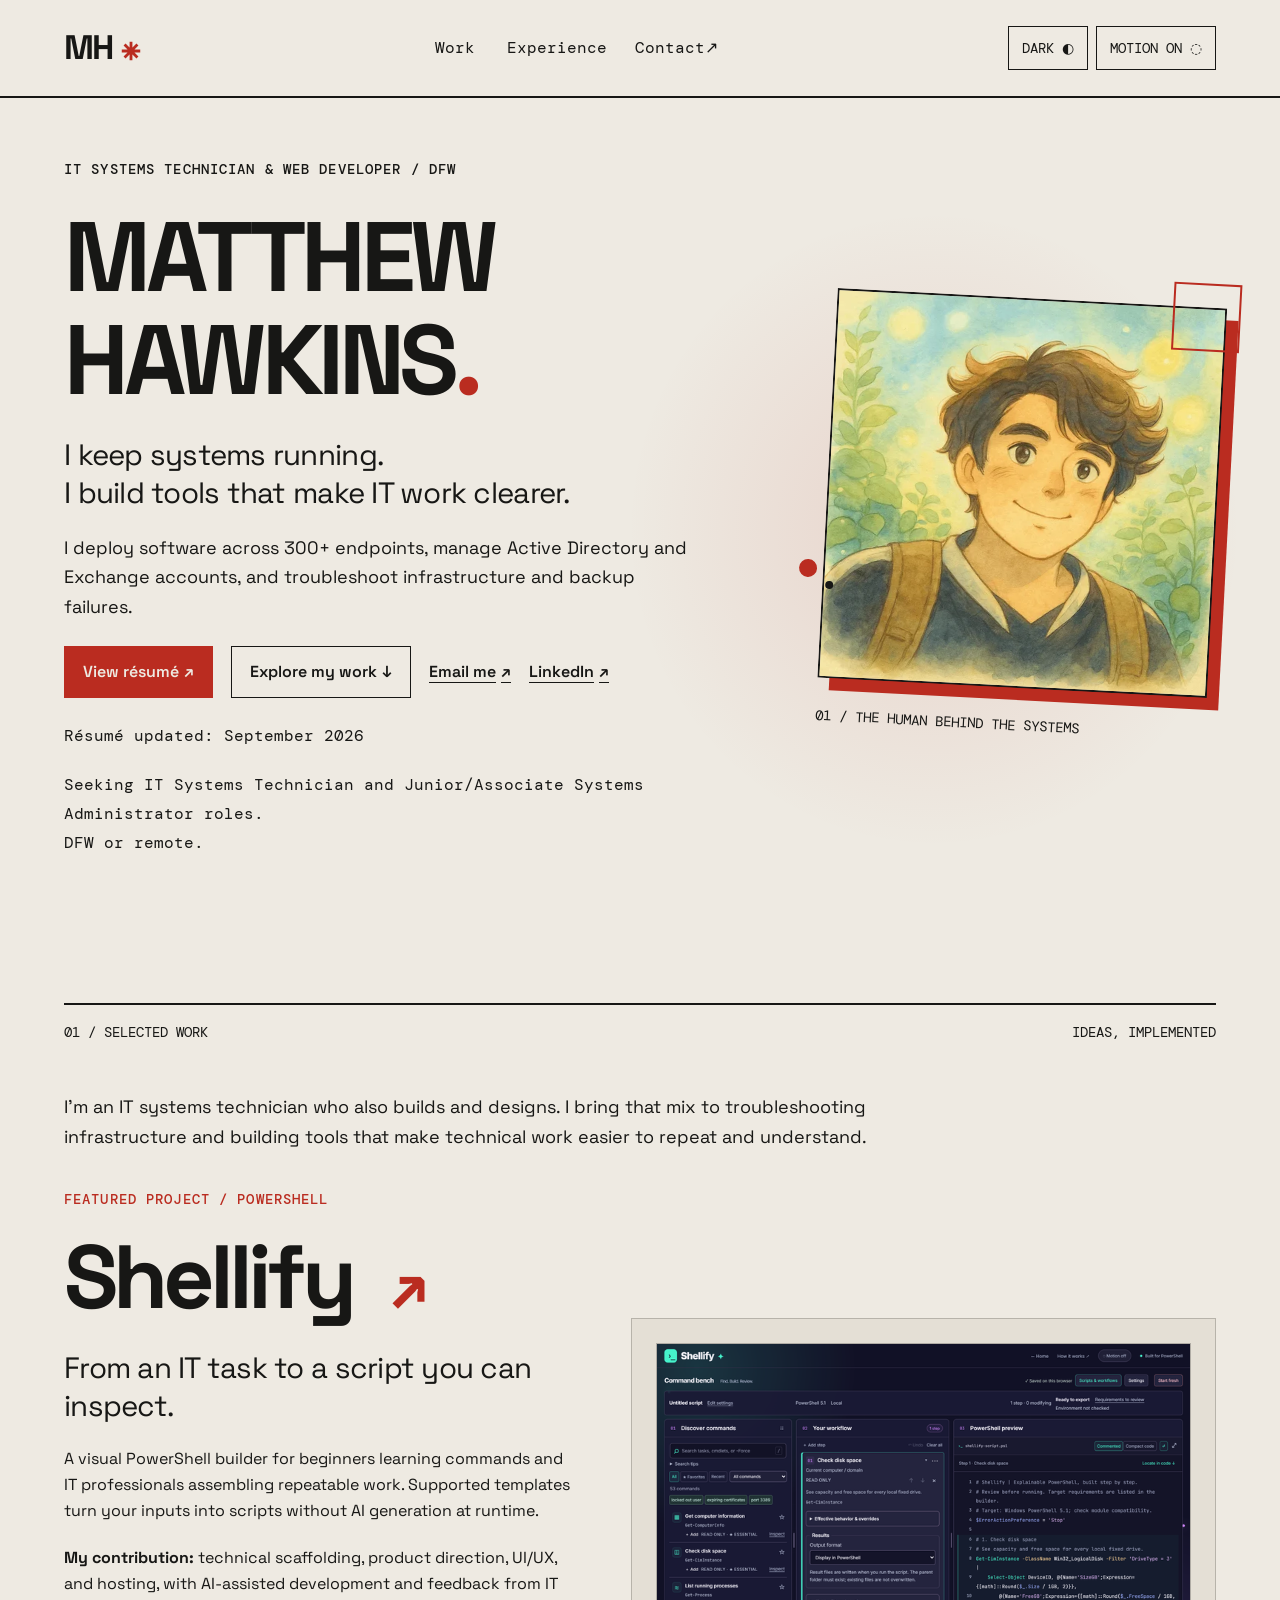
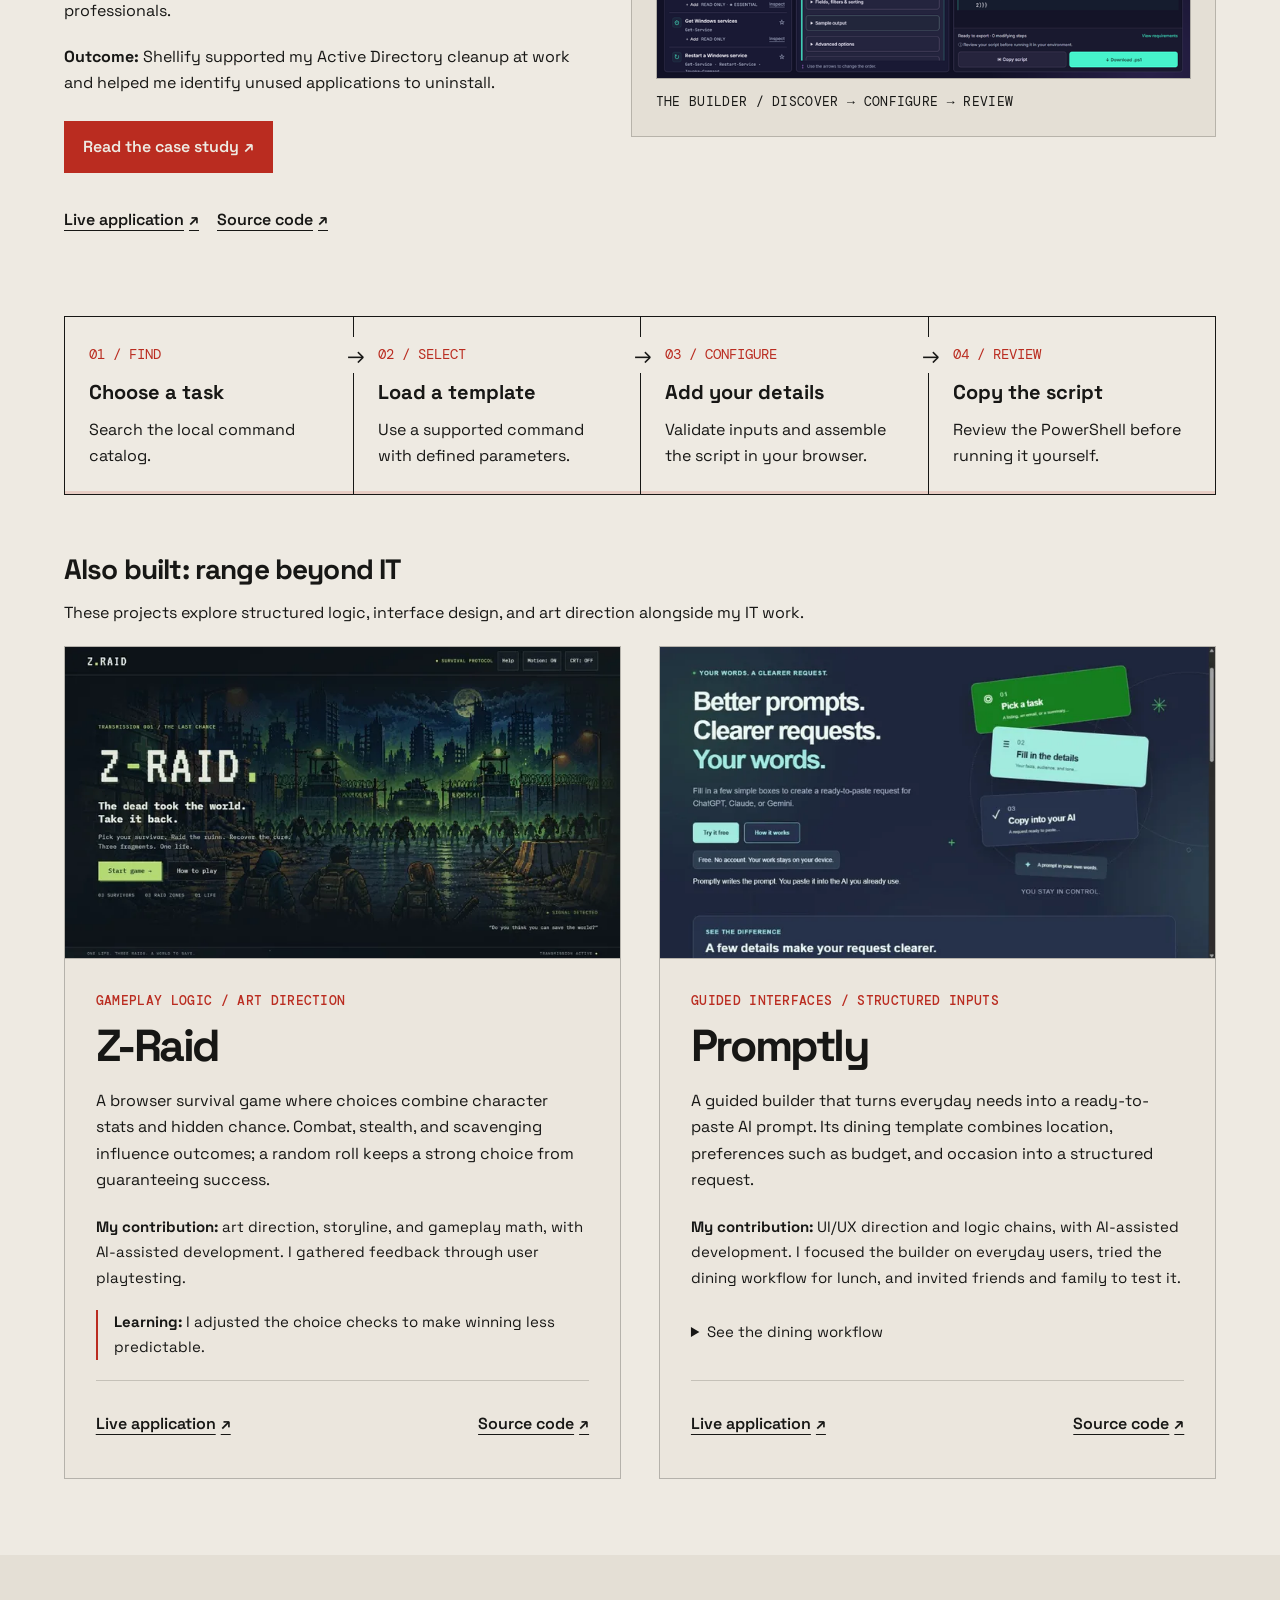
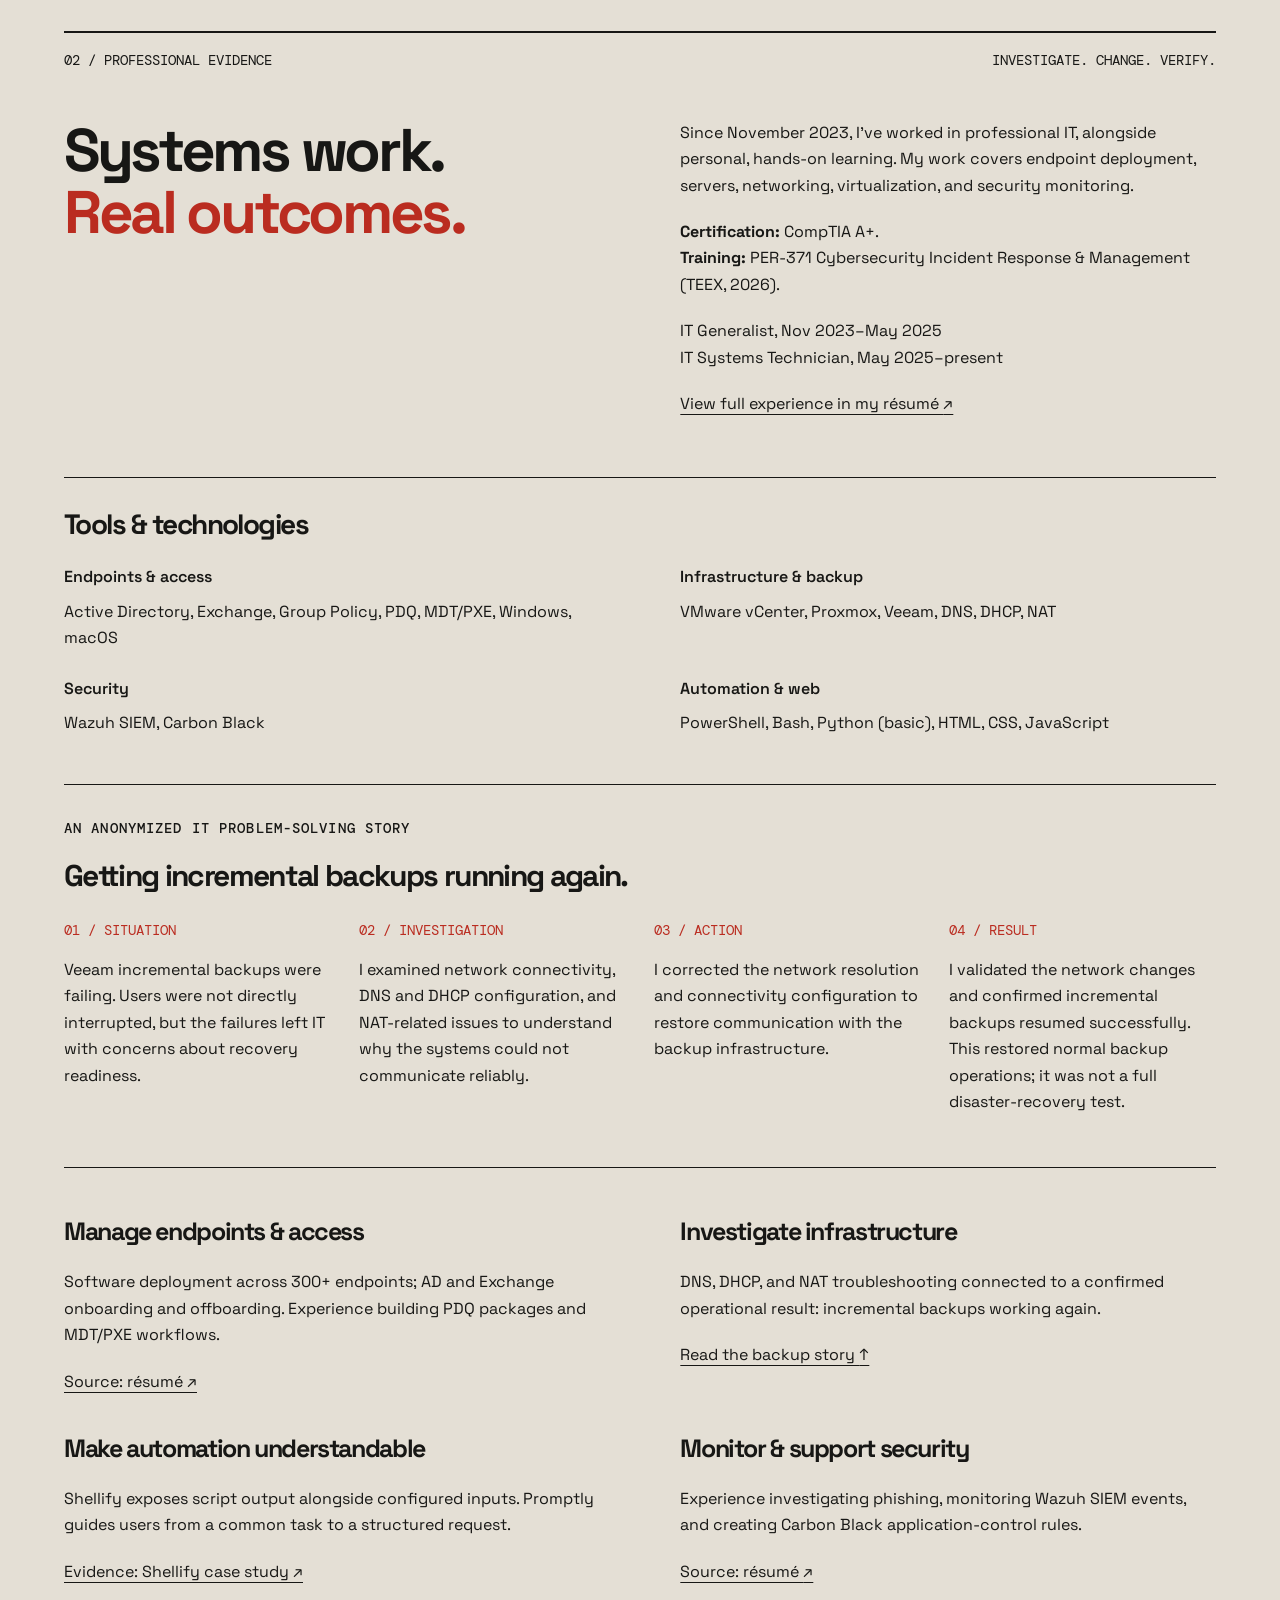
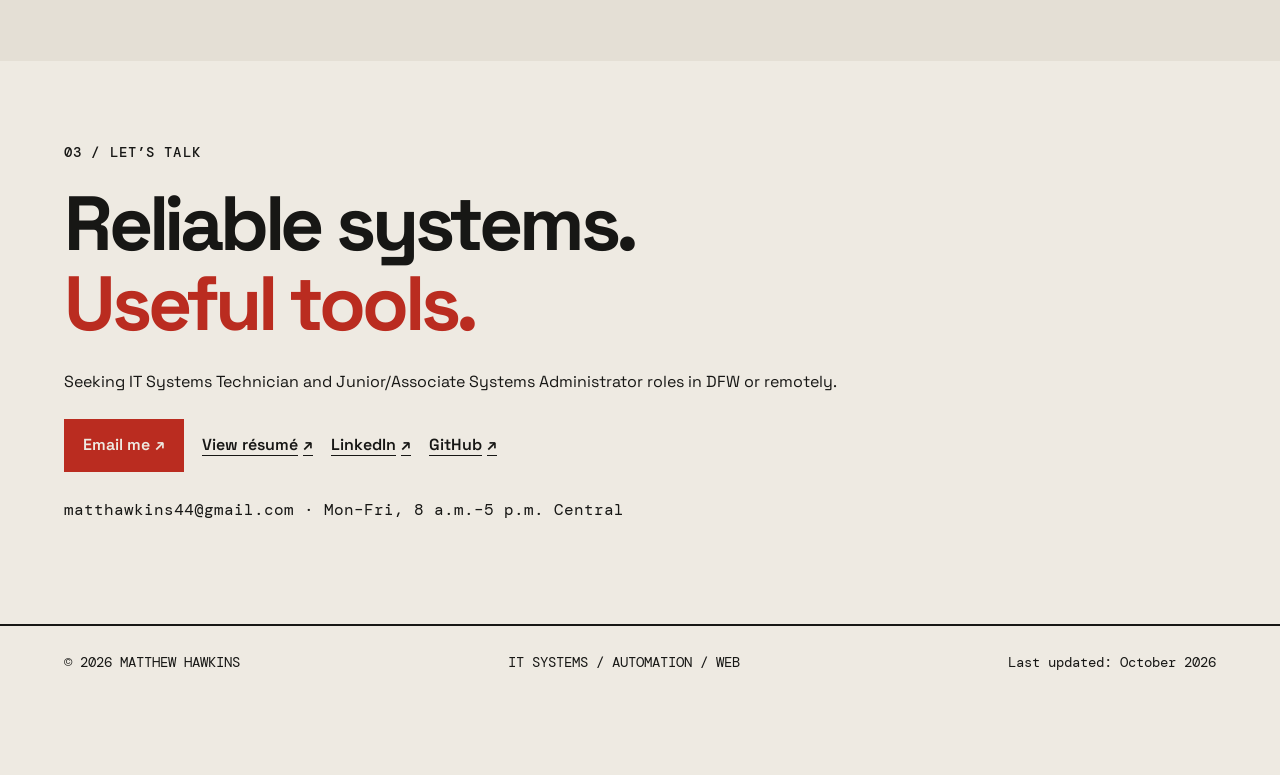
==== commit cad1a0ee: "Polish portfolio project cards and interaction states" ====
--- a/index.html
+++ b/index.html
@@ -85,7 +85,7 @@
 </p>
 <p class="intro">I deploy software across 300+ endpoints, manage Active Directory and Exchange accounts, and troubleshoot infrastructure and backup failures.
 </p>
-<div class="actions"><a class="button primary" href="Resources/Matthew_Hawkins_Resume.pdf" target="_blank" rel="noopener noreferrer">View résumé <span aria-hidden="true">↗</span></a><a class="button" href="#projects">Explore my work <span aria-hidden="true">↓</span></a><a href="mailto:matthawkins44@gmail.com">Email me <span aria-hidden="true">↗</span></a><a href="https://www.linkedin.com/in/matthew-hawk/" rel="noopener noreferrer">LinkedIn <span aria-hidden="true">↗</span></a></div>
+<div class="actions"><a class="button primary" href="Resources/Matthew_Hawkins_Resume.pdf" target="_blank" rel="noopener noreferrer" title="Opens in a new tab">View résumé <span aria-hidden="true">↗</span></a><a class="button" href="#projects">Explore my work <span aria-hidden="true">↓</span></a><a href="mailto:matthawkins44@gmail.com">Email me <span aria-hidden="true">↗</span></a><a href="https://www.linkedin.com/in/matthew-hawk/" rel="noopener noreferrer" target="_blank" title="Opens in a new tab">LinkedIn <span aria-hidden="true">↗</span></a></div>
 <p class="small">Résumé updated: September 2026</p>
 <p class="small">Seeking IT Systems Technician and Junior/Associate Systems Administrator roles.<br>DFW or remote.
 </p>
@@ -153,19 +153,32 @@
 <!-- Below-the-fold project images load lazily to avoid competing with the hero. -->
 <div class="supporting-grid">
 <article><a href="https://z-raid.pages.dev/" target="_blank" rel="noopener noreferrer" aria-label="Preview Z-Raid (opens in a new tab)" title="Opens in a new tab"><picture><source srcset="images/z-raid-small.webp 720w, images/z-raid.webp 1280w" sizes="(max-width:600px) calc(100vw - 48px), (max-width:900px) 90vw, 50vw" type="image/webp"><img src="images/z-raid.jpg" alt="Z-Raid survival game opening screen and pixel-art direction" width="1280" height="720" loading="lazy"></picture></a>
+<div class="project-body">
 <p class="eyebrow">GAMEPLAY LOGIC / ART DIRECTION
 </p>
 <h3>Z-Raid
 </h3>
 <p>A browser survival game where choices combine character stats and hidden chance. Combat, stealth, and scavenging influence outcomes; a random roll keeps a strong choice from guaranteeing success.
 </p>
-<p><strong>My contribution:</strong> art direction, storyline, and gameplay math, with AI-assisted development. I gathered feedback through user playtesting.
-</p>
-<p><strong>Learning:</strong> I adjusted the choice checks to make winning less predictable.</p>
+<p class="project-notes"><strong>My contribution:</strong> art direction, storyline, and gameplay math, with AI-assisted development. I gathered feedback through user playtesting.
+</p>
+<p class="project-insight"><strong>Learning:</strong> I adjusted the choice checks to make winning less predictable.</p>
 <div class="actions"><a href="https://z-raid.pages.dev/" aria-label="Z-Raid live application (opens in a new tab)" rel="noopener noreferrer" target="_blank" title="Opens in a new tab">Live application <span aria-hidden="true">↗</span></a><a href="https://github.com/Matthew-Hawk/Z-Raid" aria-label="Z-Raid source code on GitHub (opens in a new tab)" rel="noopener noreferrer" target="_blank" title="Opens in a new tab">Source code <span aria-hidden="true">↗</span></a>
 </div>
+</div>
 </article>
 <article><a href="https://promptly.thehawk6353.workers.dev/#home" target="_blank" rel="noopener noreferrer" aria-label="Preview Promptly (opens in a new tab)" title="Opens in a new tab"><picture><source srcset="images/promptly-small.webp 720w, images/promptly.webp 1265w" sizes="(max-width:600px) calc(100vw - 48px), (max-width:900px) 90vw, 50vw" type="image/webp"><img src="images/promptly.jpg" alt="Promptly introduction explaining task selection, details, and copying a prompt" width="1265" height="712" loading="lazy"></picture></a>
+
+<div class="project-body">
+<p class="eyebrow">GUIDED INTERFACES / STRUCTURED INPUTS
+</p>
+<h3>Promptly
+</h3>
+<p>A guided builder that turns everyday needs into a ready-to-paste AI prompt. Its dining template combines location, preferences such as budget, and occasion into a structured request.
+</p>
+<p class="project-notes"><strong>My contribution:</strong> UI/UX direction and logic chains, with AI-assisted development. I focused the builder on everyday users, tried the dining workflow for lunch, and invited friends and family to test it.
+</p>
+<!-- CONFIRM: Did friends and family test Promptly, and what changed after their feedback? -->
 <details class="project-detail">
 <summary>See the dining workflow
 </summary>
@@ -174,16 +187,8 @@
 </figcaption>
 </figure>
 </details>
-<p class="eyebrow">GUIDED INTERFACES / STRUCTURED INPUTS
-</p>
-<h3>Promptly
-</h3>
-<p>A guided builder that turns everyday needs into a ready-to-paste AI prompt. Its dining template combines location, preferences such as budget, and occasion into a structured request.
-</p>
-<p><strong>My contribution:</strong> UI/UX direction and logic chains, with AI-assisted development. I focused the builder on everyday users, tried the dining workflow for lunch, and invited friends and family to test it.
-</p>
-<!-- CONFIRM: Did friends and family test Promptly, and what changed after their feedback? -->
 <div class="actions"><a href="https://promptly.thehawk6353.workers.dev/#home" aria-label="Promptly live application (opens in a new tab)" rel="noopener noreferrer" target="_blank" title="Opens in a new tab">Live application <span aria-hidden="true">↗</span></a><a href="https://github.com/Matthew-Hawk/Promptly" aria-label="Promptly source code on GitHub (opens in a new tab)" rel="noopener noreferrer" target="_blank" title="Opens in a new tab">Source code <span aria-hidden="true">↗</span></a>
+</div>
 </div>
 </article>
 </div>
@@ -202,7 +207,7 @@
 <p><strong>Certification:</strong> CompTIA A+.<br><strong>Training:</strong> PER-371 Cybersecurity Incident Response &amp; Management (TEEX, 2026).</p>
 <!-- CONFIRM: CompTIA A+ issue date and credential URL or ID; TEEX completion date and verification URL or ID, if available. -->
 <p>IT Generalist, Nov 2023–May 2025<br>IT Systems Technician, May 2025–present
-</p><a href="Resources/Matthew_Hawkins_Resume.pdf" target="_blank" rel="noopener noreferrer">View full experience in my résumé <span aria-hidden="true">↗</span></a>
+</p><a href="Resources/Matthew_Hawkins_Resume.pdf" target="_blank" rel="noopener noreferrer" title="Opens in a new tab">View full experience in my résumé <span aria-hidden="true">↗</span></a>
 </div>
 </div>
 <section class="tools-block" aria-labelledby="tools-heading">
@@ -246,7 +251,7 @@
 <h3>Manage endpoints &amp; access
 </h3>
 <p>Software deployment across 300+ endpoints; AD and Exchange onboarding and offboarding. Experience building PDQ packages and MDT/PXE workflows.
-</p><a href="Resources/Matthew_Hawkins_Resume.pdf" target="_blank" rel="noopener noreferrer" aria-label="Source: résumé — manage endpoints and access">Source: résumé <span aria-hidden="true">↗</span></a>
+</p><a href="Resources/Matthew_Hawkins_Resume.pdf" target="_blank" rel="noopener noreferrer" aria-label="Source: résumé — manage endpoints and access (opens in a new tab)" title="Opens in a new tab">Source: résumé <span aria-hidden="true">↗</span></a>
 </article>
 <article>
 <h3>Investigate infrastructure
@@ -264,7 +269,7 @@
 <h3>Monitor &amp; support security
 </h3>
 <p>Experience investigating phishing, monitoring Wazuh SIEM events, and creating Carbon Black application-control rules.
-</p><a href="Resources/Matthew_Hawkins_Resume.pdf" target="_blank" rel="noopener noreferrer" aria-label="Source: résumé — monitor and support security">Source: résumé <span aria-hidden="true">↗</span></a>
+</p><a href="Resources/Matthew_Hawkins_Resume.pdf" target="_blank" rel="noopener noreferrer" aria-label="Source: résumé — monitor and support security (opens in a new tab)" title="Opens in a new tab">Source: résumé <span aria-hidden="true">↗</span></a>
 </article>
 </div>
 </section>
@@ -277,7 +282,7 @@
 </h2>
 <p>Seeking IT Systems Technician and Junior/Associate Systems Administrator roles in DFW or remotely.
 </p>
-<div class="actions"><a class="button primary" href="mailto:matthawkins44@gmail.com">Email me <span aria-hidden="true">↗</span></a><a href="Resources/Matthew_Hawkins_Resume.pdf" target="_blank" rel="noopener noreferrer">View résumé <span aria-hidden="true">↗</span></a><a href="https://www.linkedin.com/in/matthew-hawk/" rel="noopener noreferrer">LinkedIn <span aria-hidden="true">↗</span></a><a href="https://github.com/Matthew-Hawk" rel="noopener noreferrer">GitHub <span aria-hidden="true">↗</span></a>
+<div class="actions"><a class="button primary" href="mailto:matthawkins44@gmail.com">Email me <span aria-hidden="true">↗</span></a><a href="Resources/Matthew_Hawkins_Resume.pdf" target="_blank" rel="noopener noreferrer" title="Opens in a new tab">View résumé <span aria-hidden="true">↗</span></a><a href="https://www.linkedin.com/in/matthew-hawk/" rel="noopener noreferrer" target="_blank" title="Opens in a new tab">LinkedIn <span aria-hidden="true">↗</span></a><a href="https://github.com/Matthew-Hawk" rel="noopener noreferrer" target="_blank" title="Opens in a new tab">GitHub <span aria-hidden="true">↗</span></a>
 </div>
 <p class="small">matthawkins44@gmail.com · Mon–Fri, 8 a.m.–5 p.m. Central
 </p>
--- a/style.css
+++ b/style.css
@@ -276,7 +276,20 @@
     align-items:center
 }
 .featured figure img {
-    border:1px solid var(--ink)
+    border:1px solid color-mix(in srgb,var(--ink) 25%,transparent)
+}
+.featured figure {
+    padding:clamp(12px,2vw,24px);
+    background:var(--surface);
+    border:1px solid color-mix(in srgb,var(--ink) 22%,transparent)
+}
+.featured figure a {
+    display:block;
+    overflow:hidden
+}
+.featured figcaption {
+    font-size:.8125rem;
+    letter-spacing:.025em
 }
 .featured h2 {
     font-size:clamp(60px,7vw,96px)
@@ -324,21 +337,78 @@
 }
 .supporting-grid {
     display:grid;
-    grid-template-columns:1fr 1fr;
-    gap:5%
-}
-.supporting-grid img {
+    grid-template-columns:repeat(2,minmax(0,1fr));
+    gap:clamp(24px,3vw,48px)
+}
+.supporting-grid > article {
+    min-width:0;
+    display:flex;
+    flex-direction:column;
+    border:1px solid color-mix(in srgb,var(--ink) 25%,transparent);
+    background:color-mix(in srgb,var(--paper) 65%,var(--surface))
+}
+.supporting-grid > article > a img {
     aspect-ratio:16/9;
     object-fit:cover;
-    border:1px solid var(--ink);
-    margin-bottom:25px
-}
-.supporting-grid > article > a { display:block; }
+    border-bottom:1px solid color-mix(in srgb,var(--ink) 25%,transparent)
+}
+.supporting-grid > article > a {
+    display:block;
+    overflow:hidden
+}
+.project-body {
+    flex:1;
+    display:flex;
+    flex-direction:column;
+    padding:clamp(20px,2.4vw,36px)
+}
+.project-body .eyebrow {
+    color:var(--red);
+    font-size:.8125rem;
+    letter-spacing:.025em;
+    margin-bottom:12px
+}
+/* Reserve two label lines where the longer discipline wraps in two columns. */
+@media (min-width:601px) and (max-width:1100px) {
+    .project-body .eyebrow { min-height:2lh; }
+}
 .supporting-grid h3 {
-    font-size:42px
+    font-size:clamp(34px,3.5vw,48px);
+    margin-bottom:18px
 }
 .supporting-grid p {
     max-width:65ch
+}
+.project-body .project-notes {
+    font-size:.9375rem;
+    line-height:1.7
+}
+.project-insight {
+    border-left:2px solid var(--red);
+    padding-left:16px;
+    font-size:.9375rem
+}
+.project-body > .actions {
+    margin: auto 0 0;
+    padding-top:20px;
+    border-top:1px solid color-mix(in srgb,var(--ink) 18%,transparent);
+    justify-content:space-between;
+    gap:8px 20px
+}
+.project-body .actions a {
+    text-decoration-thickness:1px
+}
+/* Brief pointer feedback confirms the preview/link is interactive. Keyboard
+   focus is immediate; cards themselves stay still while visitors read. */
+.project-body .actions a,.featured .actions a {
+    transition:transform 140ms cubic-bezier(.23,1,.32,1)
+}
+.project-body .actions a:active,.featured .actions a:active {
+    transform:scale(.97)
+}
+.project-body .actions a:focus-visible,.featured .actions a:focus-visible {
+    transition:none;
+    transform:none
 }
 /* Professional experience: overview, troubleshooting story, capability cards. */
 .experience {
@@ -686,12 +756,17 @@
 
 /* Native <details> project screenshots expand without JavaScript. */
 .project-detail {
-    margin:-10px 0 24px
+    margin:0 0 20px
 }
 .project-detail summary {
     cursor:pointer;
     padding:10px 0;
-    font-size:1rem
+    min-height:44px;
+    font-size:.9375rem;
+    text-underline-offset:4px
+}
+.project-detail summary:hover {
+    text-decoration:underline
 }
 .project-detail figure {
     margin:15px 0
@@ -702,7 +777,7 @@
     margin:0
 }
 
-/* Editorial motion: a quiet backdrop, the original star, and purposeful feedback. */
+/* Editorial motion: a quiet backdrop, geometric portrait accents, and feedback. */
 /* isolation keeps each negative-z-index backdrop behind its own content. */
 .hero, .case-hero {
     position: relative;
@@ -730,29 +805,31 @@
     opacity: .09;
     mask-image: radial-gradient(ellipse, #000, transparent 70%);
 }
+/* Draw accents with CSS rather than text glyphs: iOS can render symbols as
+   colored emoji. These two shapes share the palette but move independently. */
 .portrait::before {
     content: '';
     position: absolute;
-    width: 108px;
-    height: 108px;
-    right: -19px;
-    top: -34px;
-    border: 1px dashed var(--red);
+    width: 64px;
+    height: 64px;
+    right: -14px;
+    top: -24px;
+    border: 2px solid var(--red);
+    pointer-events: none;
+    animation: portrait-spin 32s linear infinite;
+}
+.portrait::after {
+    content: '';
+    position: absolute;
+    width: 18px;
+    height: 18px;
+    left: -24px;
+    top: 62%;
     border-radius: 50%;
+    background: var(--red);
+    box-shadow: 22px 16px 0 -5px var(--ink);
     pointer-events: none;
-    animation: accent-orbit 40s linear infinite;
-    background: radial-gradient(circle at 50% 3%, var(--red) 0 4px, transparent 5px);
-}
-.portrait::after {
-    content: '✳';
-    position: absolute;
-    right: 10px;
-    top: -30px;
-    color: var(--red);
-    font-size: 58px;
-    line-height: 1;
-    pointer-events: none;
-    animation: accent-orbit 60s linear infinite reverse;
+    animation: portrait-drift 8s ease-in-out infinite alternate;
 }
 /* script.js updates scaleX from 0 to 1; left origin makes this grow rightward. */
 .reading-progress {
@@ -781,12 +858,18 @@
 }
 .site-header nav a:hover::after, .site-header nav a:focus-visible::after { transform: scaleX(1); }
 .featured figure img, .supporting-grid > article > a > picture > img {
-    transition: transform .35s ease, box-shadow .35s ease;
-}
-.featured figure:hover img, .featured figure:focus-within img,
-.supporting-grid > article:hover > a > picture > img, .supporting-grid > article:focus-within > a > picture > img {
-    transform: translateY(-4px);
-    box-shadow: 5px 5px 0 color-mix(in srgb, var(--red) 45%, transparent);
+    transition:transform 200ms cubic-bezier(.23,1,.32,1);
+}
+@media (hover:hover) and (pointer:fine) {
+    .featured figure a:hover img,
+    .supporting-grid > article > a:hover img {
+        transform:scale(1.015)
+    }
+}
+.featured figure a:focus-visible img,
+.supporting-grid > article > a:focus-visible img {
+    transition:none;
+    transform:none
 }
 .logic-chain li::before {
     content: '';
@@ -805,12 +888,13 @@
 /* IntersectionObserver in script.js adds this class once on viewport entry. */
 .arrived { animation: section-arrive .65s ease-out both; }
 @keyframes ambient-drift { to { transform: translate(-18px, 12px) scale(1.05); } }
-@keyframes accent-orbit { to { transform: rotate(360deg); } }
+@keyframes portrait-spin { from { transform: rotate(15deg); } to { transform: rotate(375deg); } }
+@keyframes portrait-drift { from { transform: translate(0, 0); } to { transform: translate(12px, -14px); } }
 @keyframes workflow-step { 0%, 25%, 100% { opacity: .15; } 8%, 17% { opacity: .8; } }
 @keyframes section-arrive { from { transform: translateY(12px); } to { transform: translateY(0); } }
 @media (max-width: 600px) {
-    .portrait::before { width: 42px; height: 42px; right: -8px; top: -15px; }
-    .portrait::after { font-size: 28px; top: -15px; right: -2px; }
+    .portrait::before { width: 24px; height: 24px; right: -5px; top: -10px; }
+    .portrait::after { width: 8px; height: 8px; left: -12px; top: 60%; box-shadow: 10px 9px 0 -2px var(--ink); }
     .hero::before { inset: 0 0 45% 35%; }
 }
 /* Include pseudo-elements so decorative loops obey both preference controls. */
@@ -825,10 +909,12 @@
 :root[data-motion=paused] .back-to-top,
 :root[data-motion=paused] .wordmark > span:last-child,
 :root[data-motion=paused] .featured figure img,
+:root[data-motion=paused] .featured .actions a,
+:root[data-motion=paused] .project-body .actions a,
 :root[data-motion=paused] .supporting-grid > article > a > picture > img { transform: none !important; }
 @media (prefers-reduced-motion: reduce) {
     *, *::before, *::after { animation: none !important; transition: none !important; scroll-behavior: auto !important; }
-    .arrived, .back-to-top, .wordmark > span:last-child, .featured figure img, .supporting-grid > article > a > picture > img { transform: none !important; }
+    .arrived, .back-to-top, .wordmark > span:last-child, .featured figure img, .featured .actions a, .project-body .actions a, .supporting-grid > article > a > picture > img { transform: none !important; }
 }
 /* Keep both section labels available at narrow widths. */
 @media (max-width:600px) {
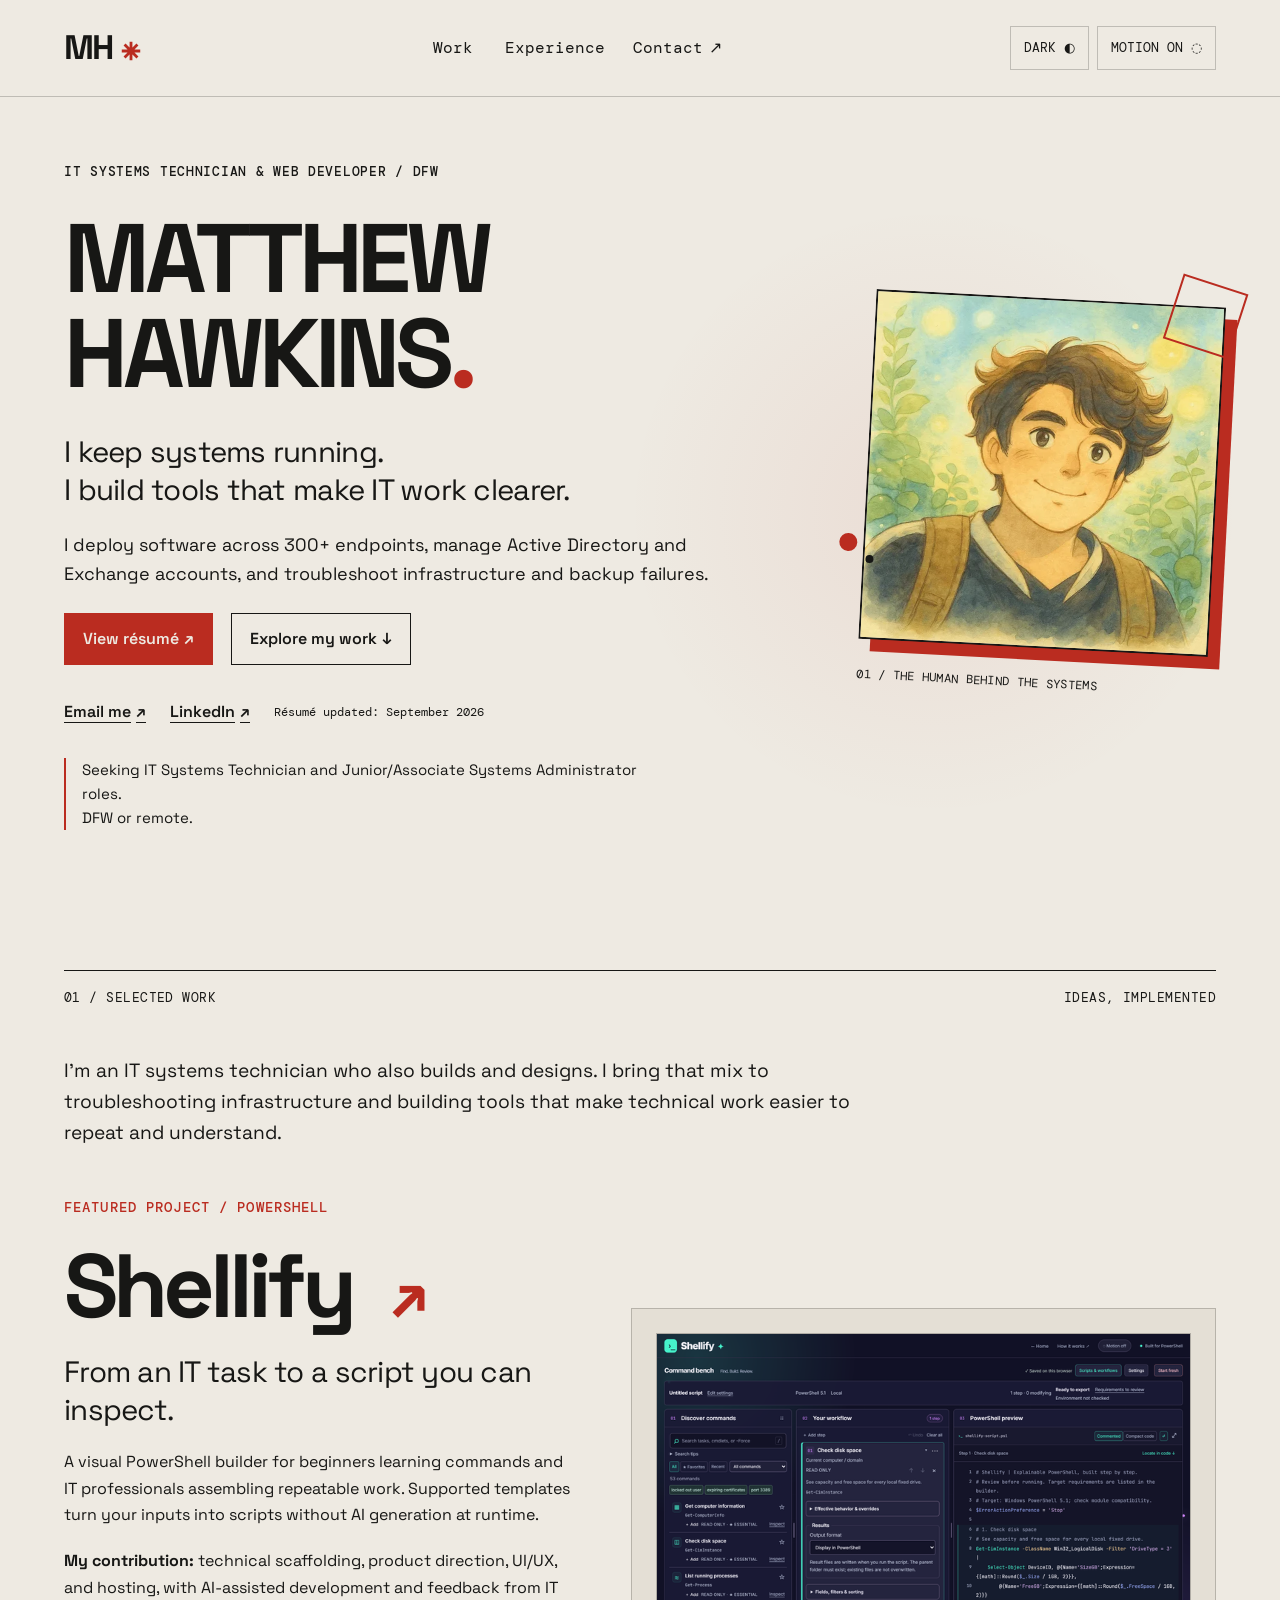
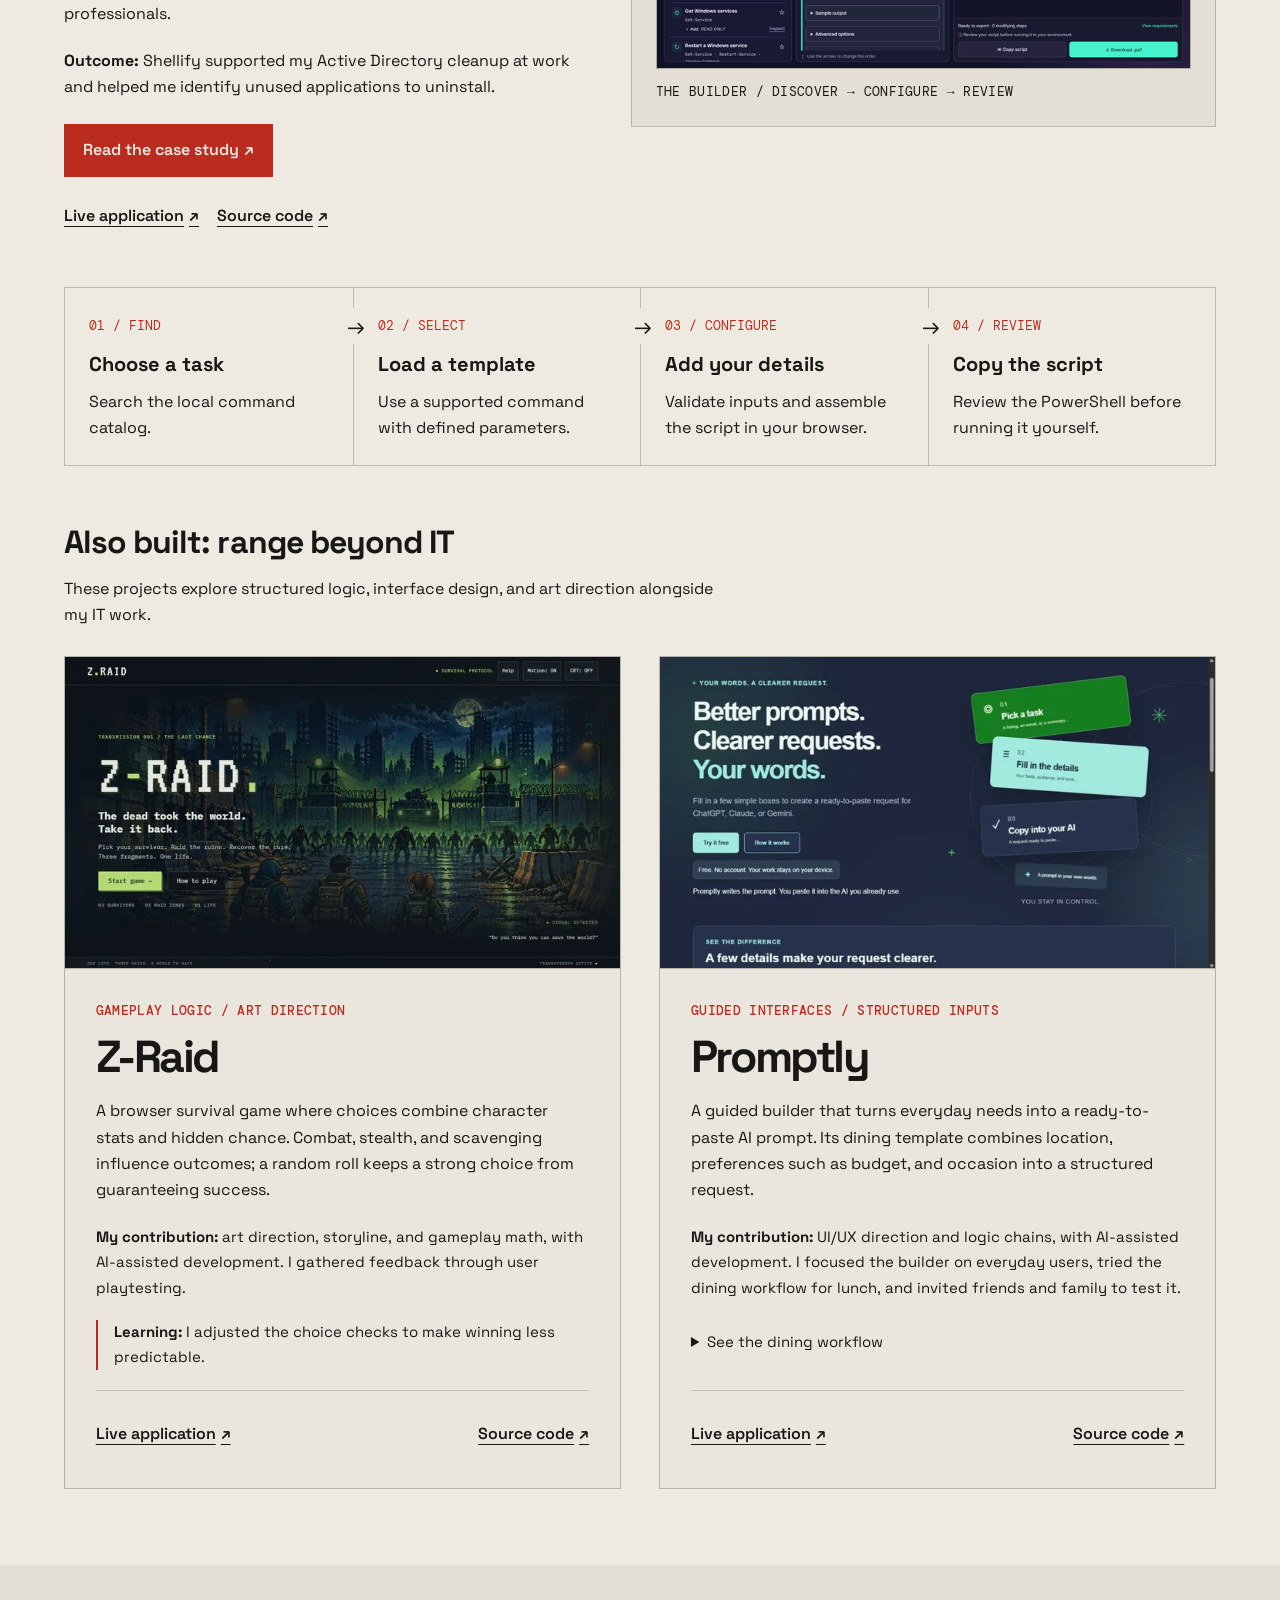
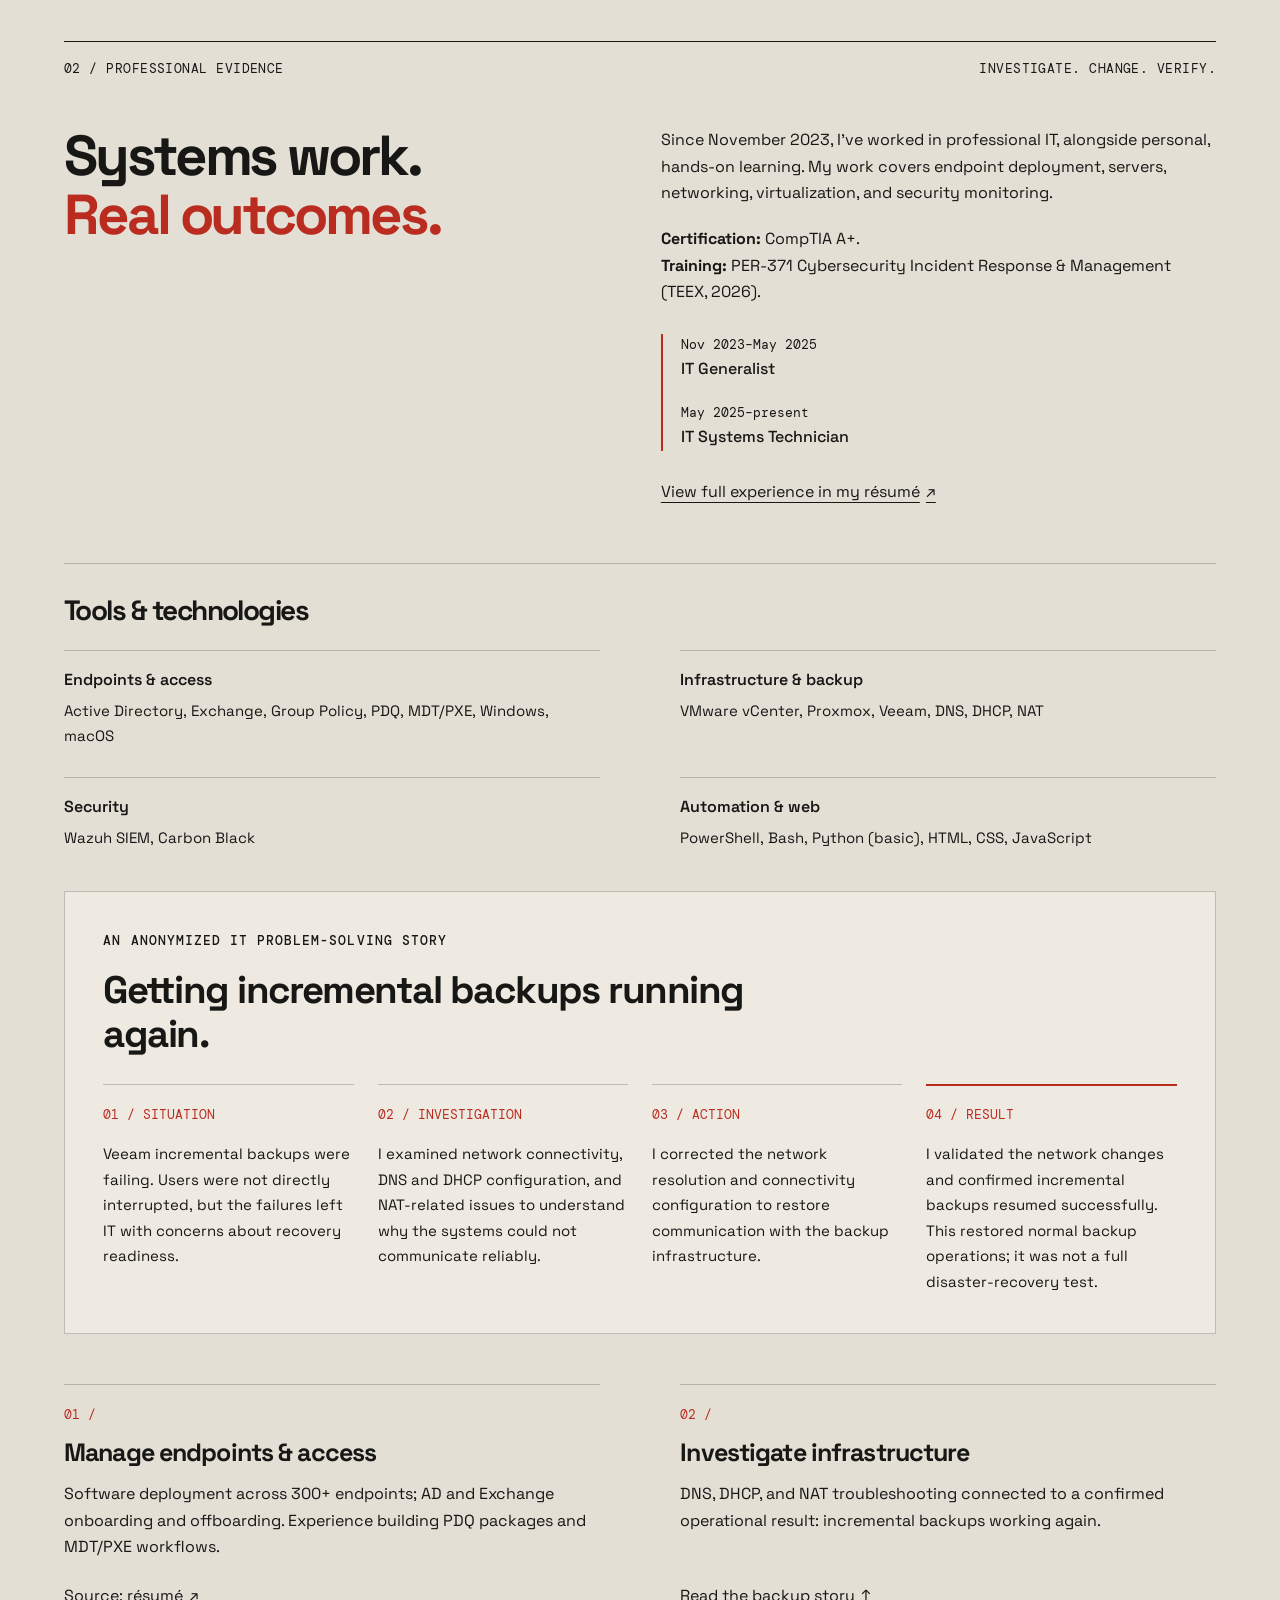
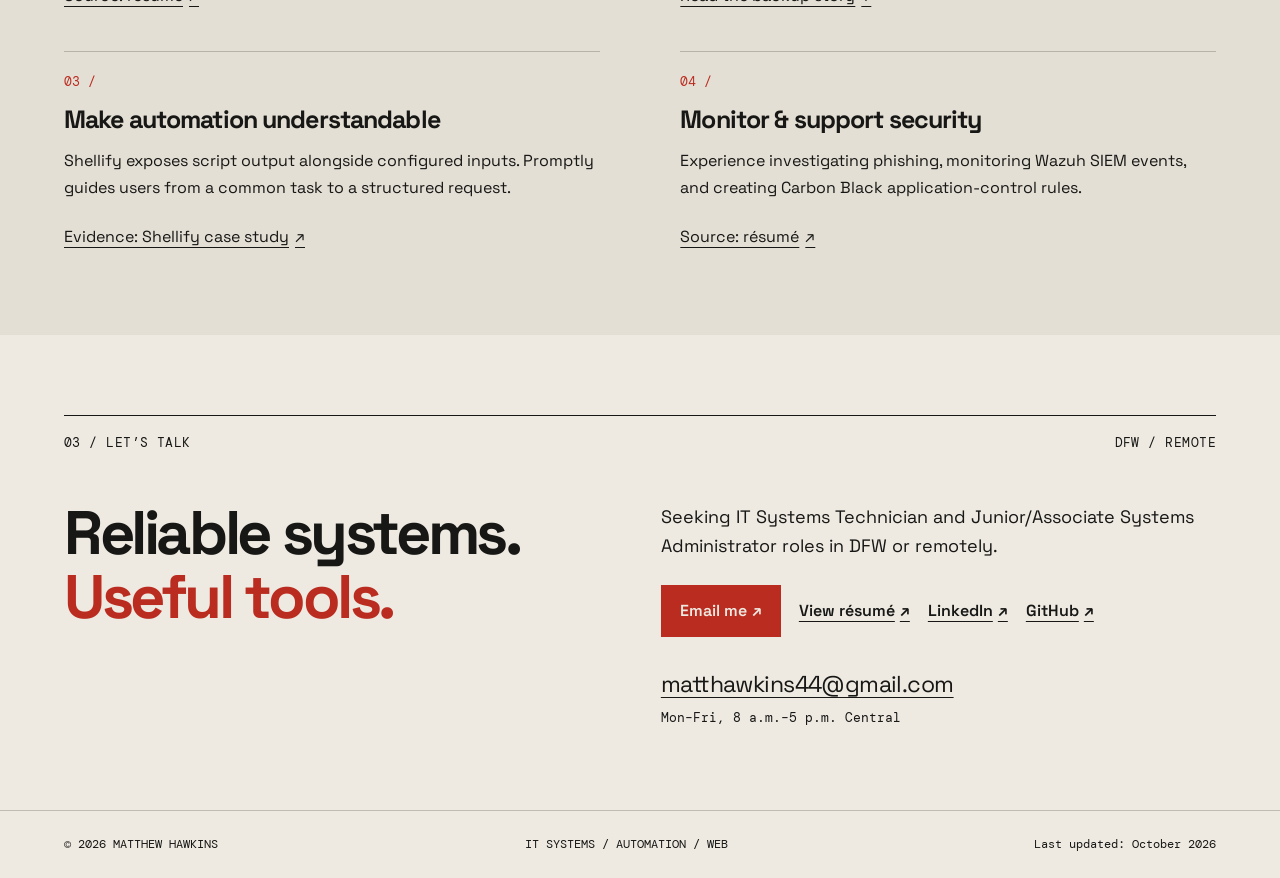
==== commit b42a9a84: "Polish homepage layout and accessible interactions" ====
--- a/index.html
+++ b/index.html
@@ -63,7 +63,7 @@
 
 </head>
 <!-- The first keyboard link jumps to main, skipping the repeated header. -->
-<body><a class="skip-link" href="#main">Skip to content</a>
+<body class="homepage"><a class="skip-link" href="#main">Skip to content</a>
 <header class="site-header"><a class="wordmark" href="index.html" aria-label="MH — Matthew Hawkins — home"><span aria-hidden="true">MH</span><span aria-hidden="true"></span></a>
 <nav aria-label="Main navigation"><a href="#projects">Work</a><a href="#experience">Experience</a><a href="#connect">Contact <span aria-hidden="true">↗</span></a>
 </nav>
@@ -85,9 +85,9 @@
 </p>
 <p class="intro">I deploy software across 300+ endpoints, manage Active Directory and Exchange accounts, and troubleshoot infrastructure and backup failures.
 </p>
-<div class="actions"><a class="button primary" href="Resources/Matthew_Hawkins_Resume.pdf" target="_blank" rel="noopener noreferrer" title="Opens in a new tab">View résumé <span aria-hidden="true">↗</span></a><a class="button" href="#projects">Explore my work <span aria-hidden="true">↓</span></a><a href="mailto:matthawkins44@gmail.com">Email me <span aria-hidden="true">↗</span></a><a href="https://www.linkedin.com/in/matthew-hawk/" rel="noopener noreferrer" target="_blank" title="Opens in a new tab">LinkedIn <span aria-hidden="true">↗</span></a></div>
-<p class="small">Résumé updated: September 2026</p>
-<p class="small">Seeking IT Systems Technician and Junior/Associate Systems Administrator roles.<br>DFW or remote.
+<div class="actions"><a class="button primary" href="Resources/Matthew_Hawkins_Resume.pdf" target="_blank" rel="noopener noreferrer" title="Opens in a new tab">View résumé <span aria-hidden="true">↗</span></a><a class="button" href="#projects">Explore my work <span aria-hidden="true">↓</span></a></div>
+<div class="actions hero-secondary"><a href="mailto:matthawkins44@gmail.com">Email me <span aria-hidden="true">↗</span></a><a href="https://www.linkedin.com/in/matthew-hawk/" rel="noopener noreferrer" target="_blank" title="Opens in a new tab">LinkedIn <span aria-hidden="true">↗</span></a><span class="resume-note">Résumé updated: September 2026</span></div>
+<p class="role-note">Seeking IT Systems Technician and Junior/Associate Systems Administrator roles. <span>DFW or remote.</span>
 </p>
 </div>
 <!-- The browser chooses a WebP size using srcset/sizes; img is the fallback.
@@ -206,8 +206,7 @@
 </p>
 <p><strong>Certification:</strong> CompTIA A+.<br><strong>Training:</strong> PER-371 Cybersecurity Incident Response &amp; Management (TEEX, 2026).</p>
 <!-- CONFIRM: CompTIA A+ issue date and credential URL or ID; TEEX completion date and verification URL or ID, if available. -->
-<p>IT Generalist, Nov 2023–May 2025<br>IT Systems Technician, May 2025–present
-</p><a href="Resources/Matthew_Hawkins_Resume.pdf" target="_blank" rel="noopener noreferrer" title="Opens in a new tab">View full experience in my résumé <span aria-hidden="true">↗</span></a>
+<ol class="career-path" aria-label="Career progression"><li><span>Nov 2023–May 2025</span><strong>IT Generalist</strong></li><li><span>May 2025–present</span><strong>IT Systems Technician</strong></li></ol><a href="Resources/Matthew_Hawkins_Resume.pdf" target="_blank" rel="noopener noreferrer" title="Opens in a new tab">View full experience in my résumé <span aria-hidden="true">↗</span></a>
 </div>
 </div>
 <section class="tools-block" aria-labelledby="tools-heading">
@@ -276,23 +275,26 @@
 
 <!-- Contact actions use ordinary links, so they work without JavaScript. -->
 <section id="connect" class="section-shell contact">
-<p class="eyebrow">03 / LET’S TALK
-</p>
+<div class="section-label"><span>03 / LET’S TALK</span><span>DFW / REMOTE</span></div>
+<div class="contact-layout">
 <h2>Reliable systems.<br><em>Useful tools.</em>
 </h2>
+<div class="contact-copy">
 <p>Seeking IT Systems Technician and Junior/Associate Systems Administrator roles in DFW or remotely.
 </p>
 <div class="actions"><a class="button primary" href="mailto:matthawkins44@gmail.com">Email me <span aria-hidden="true">↗</span></a><a href="Resources/Matthew_Hawkins_Resume.pdf" target="_blank" rel="noopener noreferrer" title="Opens in a new tab">View résumé <span aria-hidden="true">↗</span></a><a href="https://www.linkedin.com/in/matthew-hawk/" rel="noopener noreferrer" target="_blank" title="Opens in a new tab">LinkedIn <span aria-hidden="true">↗</span></a><a href="https://github.com/Matthew-Hawk" rel="noopener noreferrer" target="_blank" title="Opens in a new tab">GitHub <span aria-hidden="true">↗</span></a>
 </div>
-<p class="small">matthawkins44@gmail.com · Mon–Fri, 8 a.m.–5 p.m. Central
-</p>
+<p class="contact-address"><a href="mailto:matthawkins44@gmail.com">matthawkins44@gmail.com</a></p>
+<p class="contact-hours">Mon–Fri, 8 a.m.–5 p.m. Central</p>
+</div>
+</div>
 </section>
 </main>
 <!-- script.js refreshes #year; the hardcoded year is the no-JS fallback. -->
 <footer><span>© <span id="year">2026</span> MATTHEW HAWKINS</span> <span>IT SYSTEMS / AUTOMATION / WEB</span>
 <span>Last updated: October 2026</span>
+<!-- A footer control returns focus to main without covering page content. -->
+<button id="back-to-top" class="back-to-top" type="button" aria-label="Back to top" title="Back to top" hidden>Back to top <span aria-hidden="true">↑</span></button>
 </footer>
-<!-- script.js shows this only after scrolling and returns focus to #main. -->
-<button id="back-to-top" class="back-to-top" type="button" aria-label="Back to top" title="Back to top" hidden><span aria-hidden="true">↑</span></button>
 </body>
 </html>
--- a/style.css
+++ b/style.css
@@ -12,6 +12,8 @@
     --surface:#e4dfd5;
     --mono:'DM Mono',monospace;
     --sans:'Space Grotesk',Arial,sans-serif;
+    --ease-out:cubic-bezier(.23,1,.32,1);
+    --rule:color-mix(in srgb,var(--ink) 22%,transparent);
     color-scheme:light
 }
 
@@ -253,10 +255,10 @@
     border:1px solid var(--ink);
     padding:12px 18px;
     text-decoration:none;
-    transition:transform .18s
-}
-.button:hover {
-    transform:translateY(-2px)
+    transition:transform 140ms var(--ease-out)
+}
+@media (hover:hover) and (pointer:fine) {
+    .button:hover { transform:translateY(-2px); }
 }
 .primary {
     background:var(--red);
@@ -488,11 +490,18 @@
     line-height:1;
     transition:transform .18s ease,box-shadow .18s ease,background-color .18s ease,color .18s ease
 }
-.back-to-top:hover,.back-to-top:focus-visible {
-    transform:translateY(-4px);
+@media (hover:hover) and (pointer:fine) {
+    .back-to-top:hover {
+        transform:translateY(-4px);
+        background:var(--ink);
+        color:var(--paper);
+        box-shadow:4px 6px 0 var(--red)
+    }
+}
+.back-to-top:focus-visible {
     background:var(--ink);
     color:var(--paper);
-    box-shadow:4px 6px 0 var(--red)
+    transition:none
 }
 .back-to-top:active {
     transform:translateY(1px) scale(.94);
@@ -742,7 +751,7 @@
     animation:none!important
 }
 .button:active {
-    transform:translateY(1px)
+    transform:scale(.97)
 }
 @media(prefers-reduced-motion:reduce) {
     * {
@@ -841,8 +850,10 @@
     z-index: 20;
     pointer-events: none;
 }
-.wordmark > span:last-child { transition: transform .5s ease; }
-.wordmark:hover > span:last-child, .wordmark:focus-visible > span:last-child { transform: rotate(90deg); }
+.wordmark > span:last-child { transition:transform 180ms var(--ease-out); }
+@media (hover:hover) and (pointer:fine) {
+    .wordmark:hover > span:last-child { transform:rotate(90deg); }
+}
 .site-header nav a { position: relative; }
 .site-header nav a::after {
     content: '';
@@ -856,7 +867,10 @@
     transform-origin: left;
     transition: transform .22s ease;
 }
-.site-header nav a:hover::after, .site-header nav a:focus-visible::after { transform: scaleX(1); }
+@media (hover:hover) and (pointer:fine) {
+    .site-header nav a:hover::after { transform:scaleX(1); }
+}
+.site-header nav a:focus-visible::after { transform:scaleX(1); transition:none; }
 .featured figure img, .supporting-grid > article > a > picture > img {
     transition:transform 200ms cubic-bezier(.23,1,.32,1);
 }
@@ -920,3 +934,247 @@
 @media (max-width:600px) {
     .section-label span:last-child { display:inline; }
 }
+
+/* Homepage finish: one editorial rhythm from introduction to contact. Keep
+   these rules scoped so the case study retains its own reading layout. */
+.homepage .site-header {
+    padding-inline:max(5vw,calc((100vw - 1440px)/2));
+    border-bottom:1px solid var(--rule)
+}
+.homepage .site-header nav a { gap:6px; }
+.homepage .display-controls button {
+    border-color:var(--rule);
+    font-size:.8125rem;
+    transition:transform 140ms var(--ease-out)
+}
+.homepage .display-controls button[aria-pressed=true] {
+    background:var(--ink);
+    color:var(--paper)
+}
+.homepage .display-controls button:disabled { cursor:default; }
+.homepage .section-label {
+    border-top:1px solid var(--ink);
+    letter-spacing:.035em;
+    font-size:.8125rem
+}
+.homepage .hero {
+    padding-block:clamp(44px,5vw,76px);
+    grid-template-columns:minmax(0,1.65fr) minmax(0,1fr);
+    gap:6%
+}
+.homepage .hero h1 {
+    font-size:clamp(58px,7.6vw,108px);
+    line-height:.98;
+    margin-bottom:32px
+}
+.homepage .hero .lead { max-width:34ch; }
+.homepage .hero .intro { max-width:57ch; }
+.homepage .hero .eyebrow {
+    font-size:.8125rem;
+    letter-spacing:.055em;
+    margin-bottom:28px
+}
+.homepage .hero-secondary {
+    margin:0 0 22px;
+    gap:8px 24px
+}
+.resume-note {
+    font: .75rem/1.6 var(--mono)
+}
+.role-note {
+    max-width:60ch;
+    border-left:2px solid var(--red);
+    padding-left:16px;
+    font-size:.9375rem;
+    line-height:1.6;
+    margin:0
+}
+.role-note span { display:block; }
+.homepage .portrait { width:100%; max-width:350px; }
+.homepage .portrait figcaption { font-size:.75rem; letter-spacing:.025em; }
+.homepage .hero::before,.homepage .portrait::before,.homepage .portrait::after {
+    animation:none
+}
+.homepage .portrait::before { transform:rotate(15deg); }
+.homepage .hero::before {
+    background:radial-gradient(ellipse,color-mix(in srgb,var(--red) 7%,transparent),transparent 68%)
+}
+.homepage .work-framing {
+    max-width:70ch;
+    font-size:clamp(18px,1.5vw,22px);
+    line-height:1.6;
+    margin-bottom:48px
+}
+.homepage .featured { align-items:start; }
+.homepage .featured figure { align-self:center; }
+.homepage .featured h2 { margin-bottom:20px; }
+.homepage .featured > div > p:not(.eyebrow):not(.lead) { max-width:58ch; }
+.homepage .featured .actions + .actions { margin-top:-8px; margin-bottom:0; }
+.homepage .logic-chain { border-color:var(--rule); }
+.homepage .logic-chain li+li { border-color:var(--rule); }
+.homepage .logic-chain li::before { content:none; }
+.homepage .logic-chain li > span { font-size:.8125rem; }
+.homepage .range-heading { font-size:clamp(26px,2.5vw,36px); }
+.homepage .range-heading + p { max-width:65ch; margin-bottom:28px; }
+.homepage .section-intro {
+    grid-template-columns:1fr 1.1fr;
+    gap:8%;
+    margin-bottom:48px
+}
+.homepage .section-intro h2 { font-size:clamp(38px,4.4vw,64px); }
+.career-path {
+    list-style:none;
+    padding:0;
+    margin:28px 0 20px;
+    border-left:2px solid var(--red)
+}
+.career-path li { padding:0 0 20px 18px; }
+.career-path li:last-child { padding-bottom:0; }
+.career-path span { display:block; font:.8125rem/1.7 var(--mono); }
+.career-path strong { display:block; font-weight:500; }
+.homepage .section-intro a,.homepage .capabilities a {
+    display:inline-flex;
+    align-items:center;
+    gap:6px;
+    min-height:44px
+}
+.homepage .tools-block { border-color:var(--rule); padding-block:32px 40px; }
+.homepage .tools-grid { margin-bottom:0; gap:28px 7%; }
+.homepage .tools-grid > div { border-top:1px solid var(--rule); padding-top:16px; }
+.homepage .tools-grid dd { max-width:53ch; font-size:.9375rem; }
+.homepage .tools-grid dt { margin-bottom:6px; }
+.homepage .story {
+    padding:clamp(20px,3vw,40px);
+    border:1px solid var(--rule);
+    background:var(--paper)
+}
+.homepage .story > .eyebrow { font-size:.8125rem; margin-bottom:16px; }
+.homepage .story h3 {
+    font-size:clamp(28px,3vw,42px);
+    line-height:1.15;
+    letter-spacing:-.04em;
+    max-width:27ch;
+    margin-bottom:28px
+}
+.homepage .story-grid { gap:24px; }
+.homepage .story-grid > div { border-top:1px solid var(--rule); padding-top:16px; }
+.homepage .story-grid > div:last-child { border-top:2px solid var(--red); padding-top:15px; }
+.homepage .story-grid span { font-size:.8125rem; }
+.homepage .story-grid p { margin-bottom:0; font-size:.9375rem; line-height:1.7; }
+.homepage .capabilities { gap:32px 7%; counter-reset:capability; }
+.homepage .capabilities article {
+    display:flex;
+    flex-direction:column;
+    align-items:start;
+    border-top:1px solid var(--rule);
+    padding-top:20px;
+    counter-increment:capability
+}
+.homepage .capabilities article::before {
+    content:'0' counter(capability) ' /';
+    color:var(--red);
+    font:.8125rem/1.6 var(--mono);
+    margin-bottom:12px
+}
+.homepage .capabilities h3 { line-height:1.2; letter-spacing:-.035em; margin-bottom:14px; }
+.homepage .capabilities p { max-width:57ch; margin-bottom:14px; }
+.homepage .capabilities a { margin-top:auto; }
+.contact-layout { display:grid; grid-template-columns:1fr 1.1fr; gap:8%; align-items:start; }
+.homepage .contact h2 { font-size:clamp(42px,4.8vw,70px); line-height:1.04; }
+.contact-copy > p:first-child { max-width:48ch; font-size:18px; }
+.contact-address { margin:28px 0 4px; font-size:clamp(18px,1.8vw,26px); letter-spacing:-.025em; }
+.contact-address a { overflow-wrap:anywhere; text-decoration-thickness:1px; }
+.contact-hours { margin:0; font:.8125rem/1.7 var(--mono); }
+.homepage footer {
+    padding:24px max(5vw,calc((100vw - 1440px)/2));
+    align-items:center;
+    border-top:1px solid var(--rule);
+    font-size:.75rem
+}
+.homepage .back-to-top {
+    position:static;
+    width:auto;
+    height:auto;
+    min-height:44px;
+    padding:10px 14px;
+    display:inline-flex;
+    gap:12px;
+    border:1px solid var(--rule);
+    border-radius:0;
+    box-shadow:none;
+    font:.8125rem/1.5 var(--mono);
+    transition:transform 140ms var(--ease-out)
+}
+.homepage .back-to-top:active { transform:scale(.97); }
+.homepage .actions a,.homepage button { transition:transform 140ms var(--ease-out); }
+.homepage .actions a:active,.homepage .display-controls button:enabled:active { transform:scale(.97); }
+.homepage a:focus-visible,.homepage button:focus-visible,
+.homepage a:focus-visible::after,.homepage .wordmark:focus-visible > span:last-child {
+    transition:none;
+    transform:none
+}
+@media (hover:hover) and (pointer:fine) {
+    .homepage .display-controls button:enabled:hover { border-color:var(--ink); }
+    .homepage .back-to-top:hover { background:var(--ink); color:var(--paper); transform:translateY(-2px); }
+}
+@media (min-width:601px) and (max-width:1100px) {
+    .homepage .hero h1 { font-size:clamp(54px,7.5vw,82px); }
+    .homepage .hero .lead { font-size:25px; }
+    .homepage .story-grid { grid-template-columns:repeat(2,minmax(0,1fr)); }
+    .homepage .logic-chain { grid-template-columns:repeat(2,minmax(0,1fr)); }
+    .homepage .logic-chain li:nth-child(3) { border-left:0; }
+    .homepage .logic-chain li:nth-child(n+3) { border-top:1px solid var(--rule); }
+    .homepage .logic-chain li:nth-child(2)::after { display:none; }
+}
+@media (max-width:900px) {
+    .contact-layout { grid-template-columns:1fr; gap:16px; }
+    .homepage .portrait figcaption { font-size:.6875rem; }
+}
+@media (max-width:600px) {
+    .homepage .site-header { padding:12px 24px 8px; }
+    .homepage .site-header nav { border-top:1px solid var(--rule); padding-top:4px; }
+    .homepage .display-controls { gap:6px; }
+    .homepage .display-controls button { padding-inline:10px; font-size:.75rem; }
+    .homepage .hero { padding-block:36px 44px; }
+    .homepage .hero h1 {
+        font-size:clamp(40px,11.4vw,64px);
+        padding-right:64px;
+        margin-bottom:28px
+    }
+    .homepage .hero .eyebrow { font-size:.75rem; max-width:28ch; margin-bottom:24px; }
+    .homepage .hero .lead { font-size:23px; }
+    .homepage .portrait { width:70px; right:25px; top:90px; }
+    .homepage .hero-secondary { margin-block:0 20px; gap:4px 20px; }
+    .resume-note { flex-basis:100%; }
+    .role-note { font-size:.875rem; }
+    .homepage .section-label { gap:6px 18px; margin-bottom:28px; font-size:.75rem; }
+    .homepage .work-framing { margin-bottom:32px; font-size:18px; }
+    .homepage .featured h2 { font-size:clamp(52px,14vw,64px); }
+    .homepage .featured h2 > span { margin-left:10px; }
+    .homepage .featured figure { margin-top:8px; }
+    .homepage .logic-chain li { padding:18px 14px; }
+    .homepage .logic-chain li > span { font-size:.75rem; }
+    .homepage .logic-chain p { font-size:.9375rem; }
+    .homepage .section-intro { grid-template-columns:1fr; gap:12px; margin-bottom:28px; }
+    .homepage .story-grid { grid-template-columns:1fr; }
+    .homepage .story > .eyebrow { font-size:.75rem; }
+    .homepage .story-grid { gap:20px; }
+    .homepage .contact { padding-block:48px; }
+    .homepage .contact .actions { gap:8px 18px; }
+    .homepage footer { padding:24px; gap:12px 24px; }
+    .homepage footer > span { flex-basis:100%; }
+    .homepage .back-to-top { margin-top:8px; }
+}
+@media (prefers-reduced-motion:reduce) {
+    .homepage .actions a,.homepage button,.homepage .wordmark > span:last-child { transform:none!important; }
+}
+:root[data-motion=paused] .homepage .actions a,
+:root[data-motion=paused] .homepage button { transform:none!important; }
+:root[data-input=keyboard] { scroll-behavior:auto; }
+:root[data-input=keyboard] .homepage a,
+:root[data-input=keyboard] .homepage button,
+:root[data-input=keyboard] .homepage a::after,
+:root[data-input=keyboard] .homepage .wordmark > span:last-child {
+    transition:none!important;
+    transform:none!important
+}
